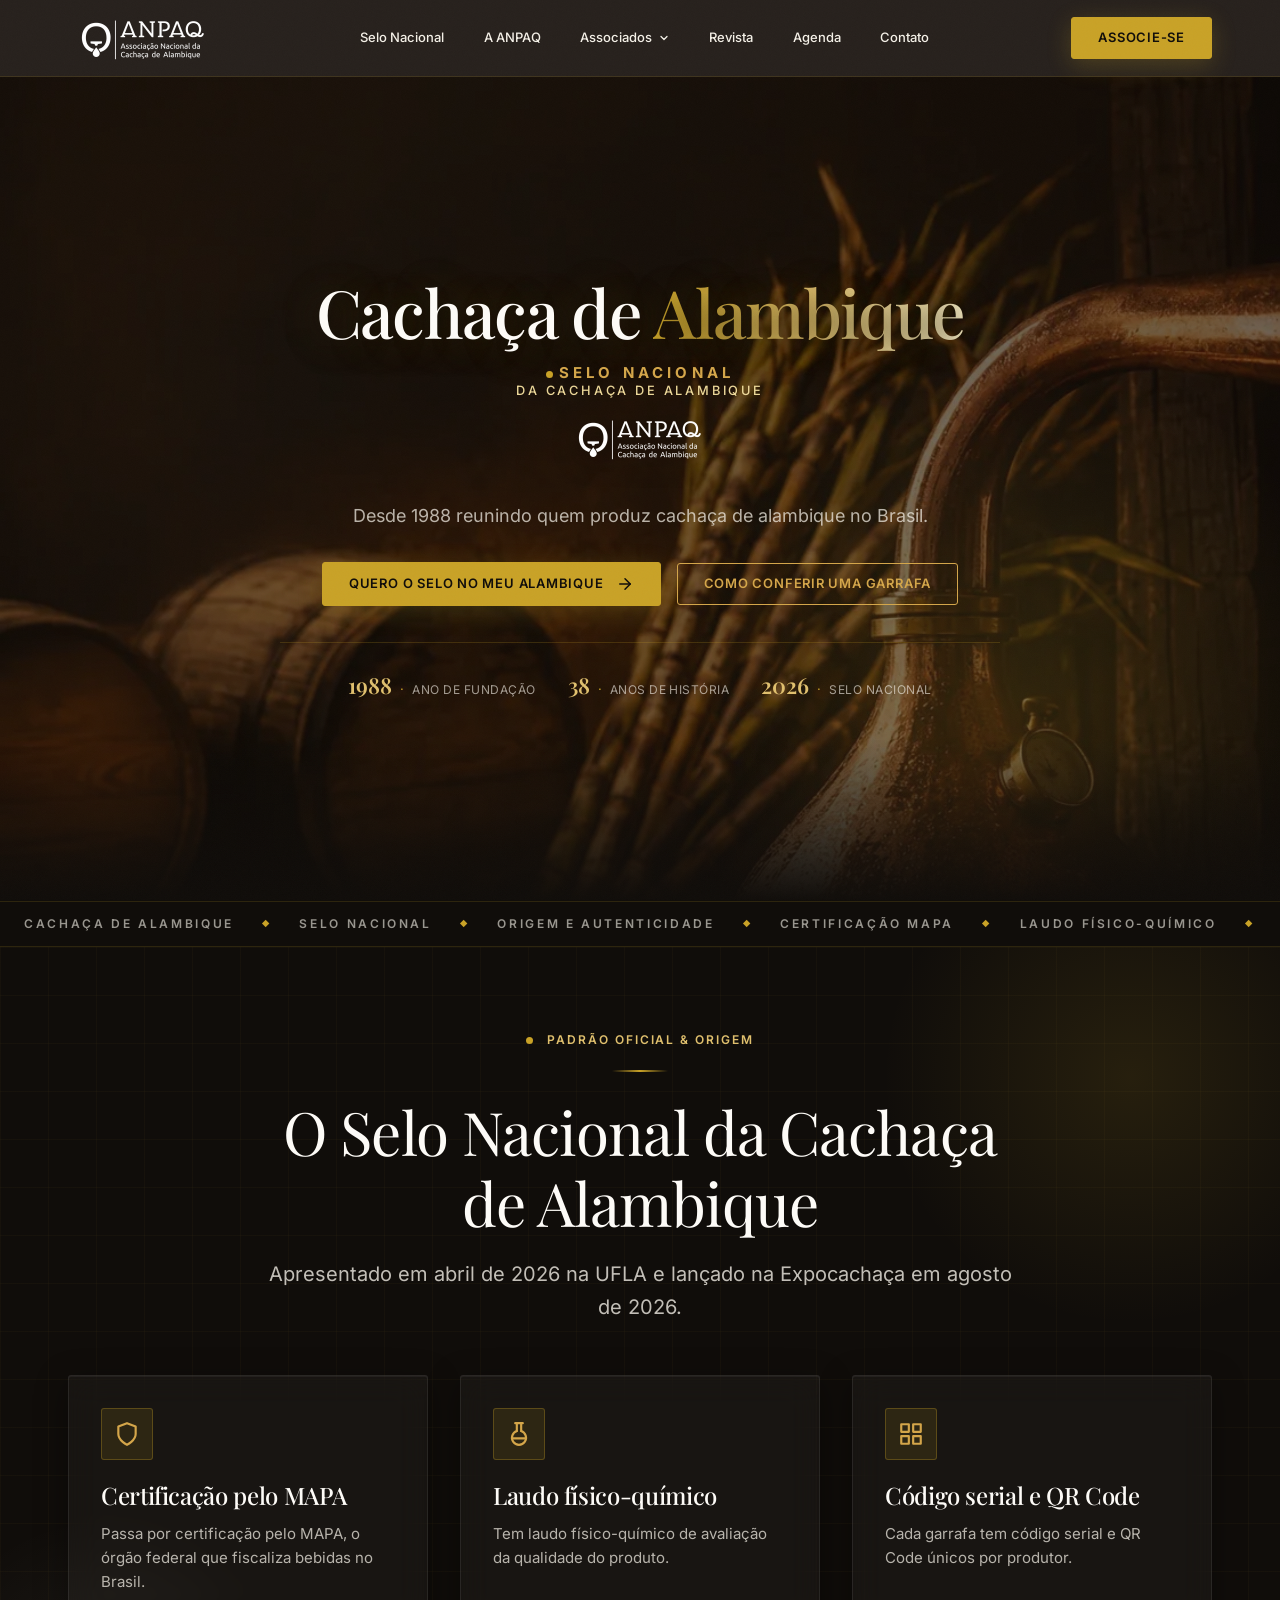
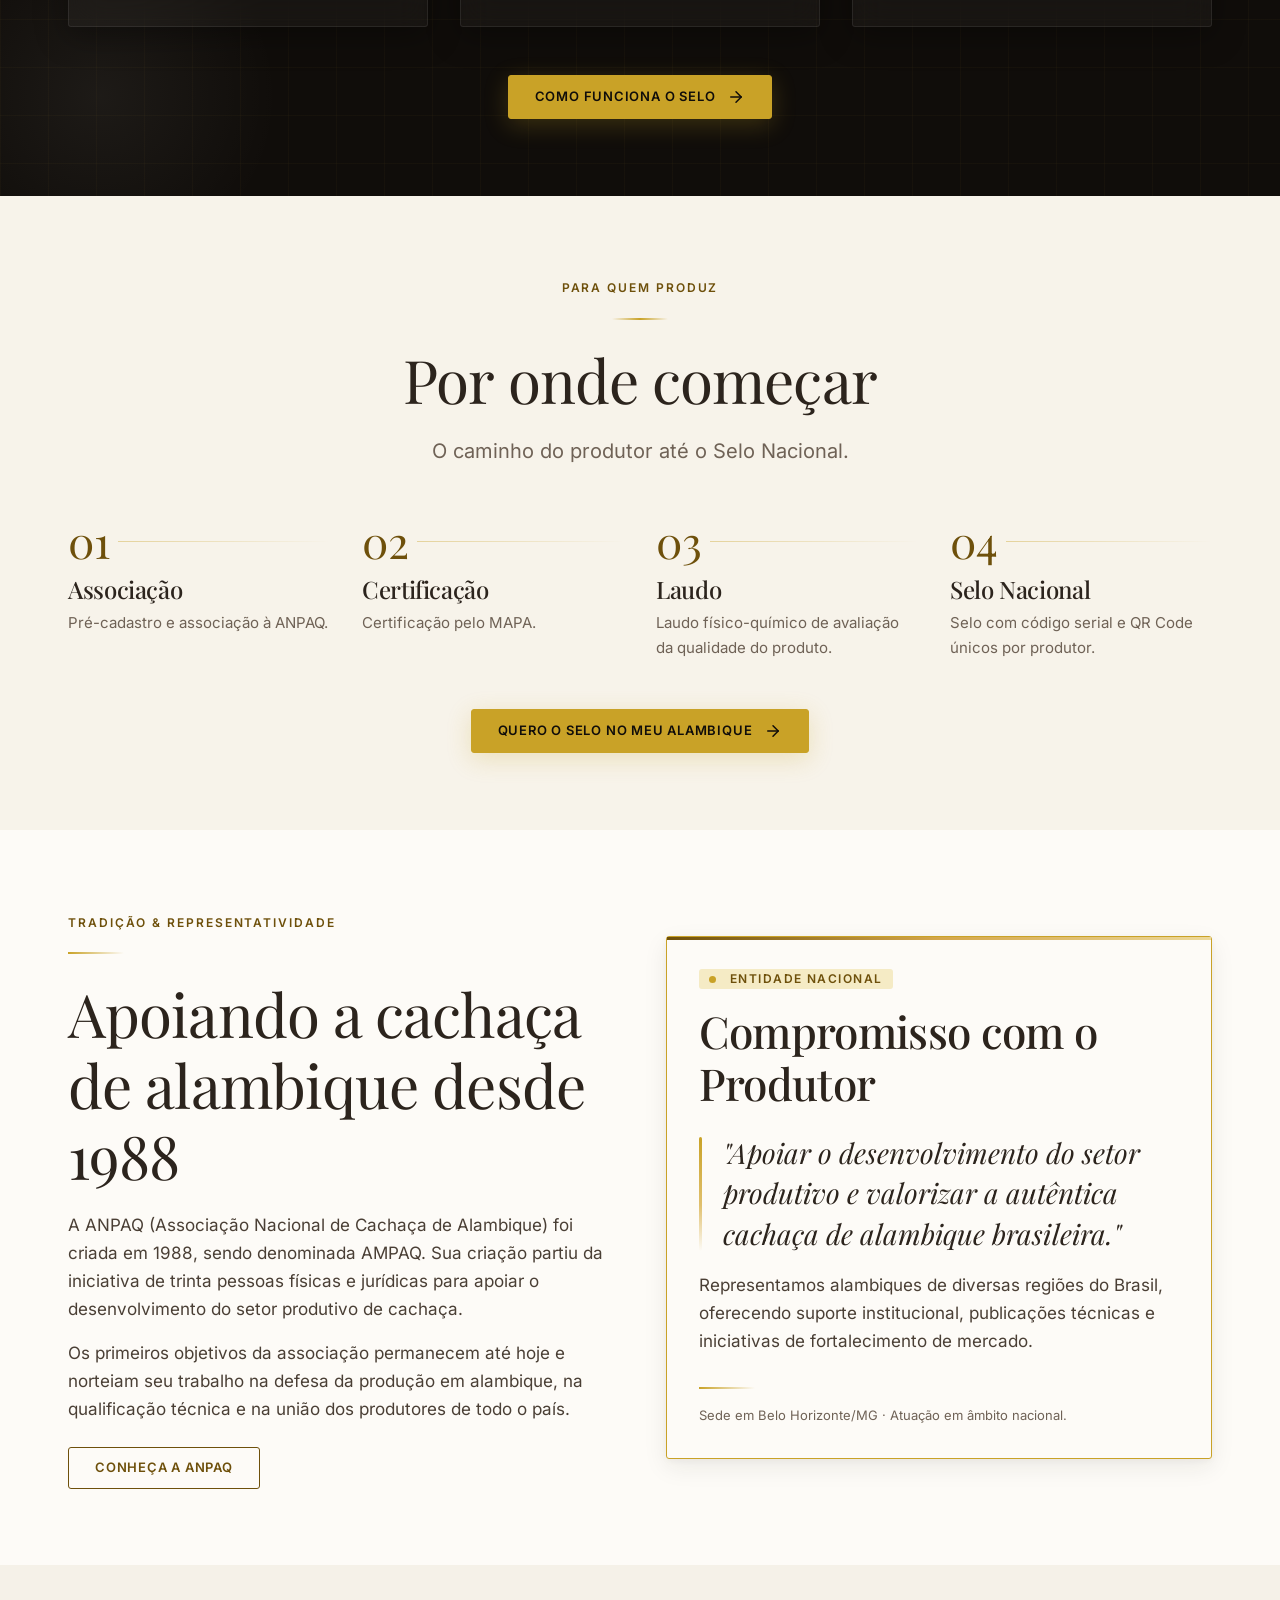
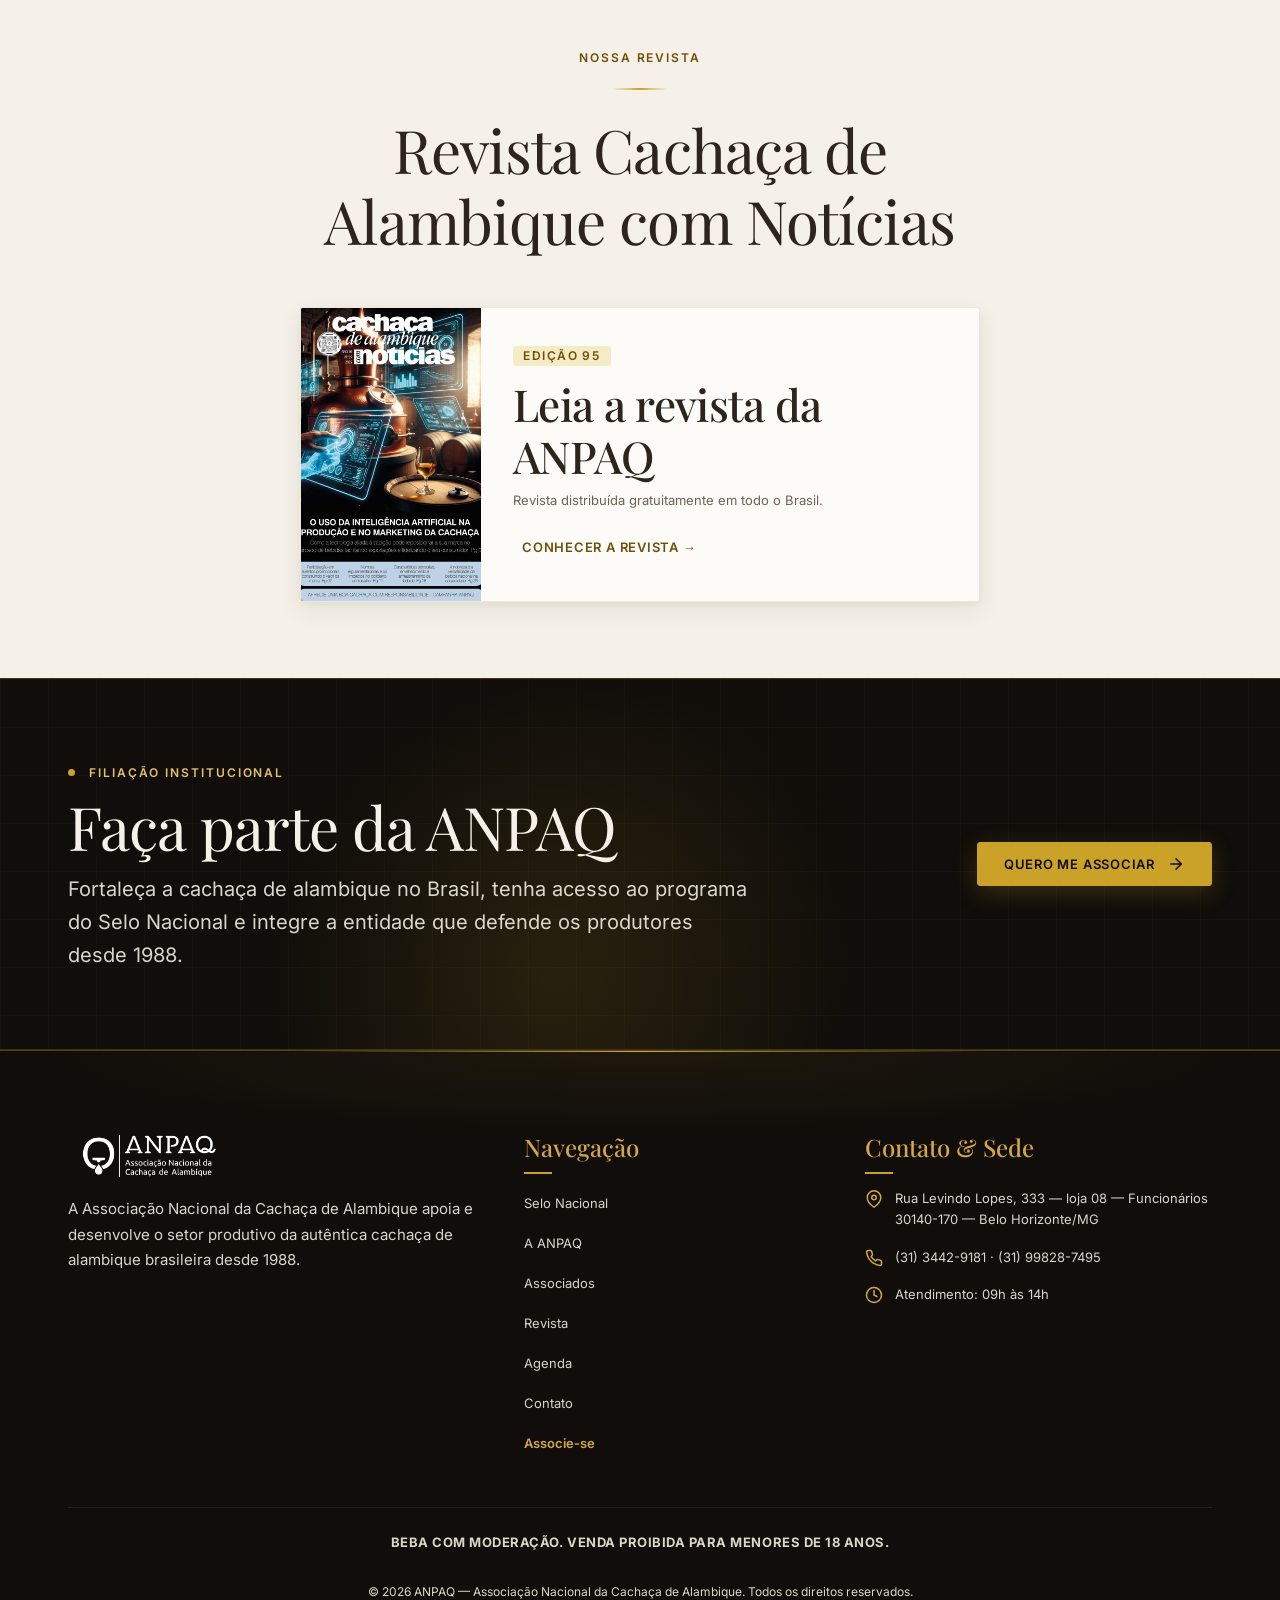
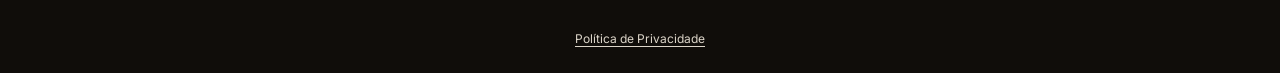
==== index.html @ ed7a500c "fix(content): substituir termo artesanal por origem e autenticidade na home e limpar referencias" ====
<!DOCTYPE html>
<html lang="pt-BR">
<head>
  <meta charset="utf-8"/>
  <meta name="viewport" content="width=device-width, initial-scale=1.0"/>
  <title>ANPAQ — Cachaça de Alambique e Selo Nacional</title>
  <meta name="description" content="Apoiando o setor da autêntica cachaça de alambique brasileira desde 1988. Conheça o Selo Nacional e os produtores associados."/>
  <link rel="canonical" href="https://anpaq.com.br/"/>
  <link rel="icon" href="/favicon.ico" sizes="any"/>
  <link rel="icon" type="image/png" sizes="32x32" href="/assets/img/favicon-32x32.png"/>
  <meta property="og:type" content="website"/>
  <meta property="og:url" content="https://anpaq.com.br/"/>
  <meta property="og:title" content="ANPAQ — Cachaça de Alambique e Selo Nacional"/>
  <meta property="og:description" content="Apoiando o setor da autêntica cachaça de alambique brasileira desde 1988. Conheça o Selo Nacional e os produtores associados."/>
  <meta property="og:image" content="https://anpaq.com.br/assets/img/og-default.jpg"/>
  <meta property="og:image:width" content="1200"/>
  <meta property="og:image:height" content="630"/>
  <meta property="og:site_name" content="ANPAQ — Associação Nacional da Cachaça de Alambique"/>
  <meta property="og:locale" content="pt_BR"/>
  <meta name="twitter:card" content="summary_large_image"/>
  <meta name="twitter:url" content="https://anpaq.com.br/"/>
  <meta name="twitter:title" content="ANPAQ — Cachaça de Alambique e Selo Nacional"/>
  <meta name="twitter:description" content="Apoiando o setor da autêntica cachaça de alambique brasileira desde 1988. Conheça o Selo Nacional e os produtores associados."/>
  <meta name="twitter:image" content="https://anpaq.com.br/assets/img/og-default.jpg"/>
  <script type="application/ld+json">
{
  "@context": "https://schema.org",
  "@type": "Organization",
  "name": "ANPAQ — Associação Nacional da Cachaça de Alambique",
  "alternateName": "ANPAQ",
  "url": "https://anpaq.com.br",
  "logo": "https://anpaq.com.br/assets/img/logo-anpaq.png",
  "foundingDate": "1988",
  "description": "Entidade representativa dos produtores de cachaça de alambique do Brasil desde 1988 e mantenedora do Selo Nacional da Cachaça de Alambique.",
  "address": {
    "@type": "PostalAddress",
    "streetAddress": "Rua Levindo Lopes, 333 — loja 08 — Funcionários",
    "addressLocality": "Belo Horizonte",
    "addressRegion": "MG",
    "postalCode": "30140-170",
    "addressCountry": "BR"
  },
  "contactPoint": [
    {
      "@type": "ContactPoint",
      "telephone": "+55-31-3442-9181",
      "contactType": "customer service",
      "areaServed": "BR",
      "availableLanguage": "Portuguese"
    },
    {
      "@type": "ContactPoint",
      "telephone": "+55-31-99828-7495",
      "contactType": "customer service",
      "areaServed": "BR",
      "availableLanguage": "Portuguese"
    }
  ]
}
  </script>
  <!-- Preload de Fontes Críticas Locais -->
  <link rel="preload" href="/assets/fonts/inter-variable-latin.woff2" as="font" type="font/woff2" crossorigin>
  <link rel="preload" href="/assets/fonts/playfair-display-variable-latin.woff2" as="font" type="font/woff2" crossorigin>
  <link rel="preload" href="/assets/img/bg-alambique.webp" as="image" type="image/webp" fetchpriority="high">
<link rel="stylesheet" href="/assets/site.css?v=20261106h"/>
</head>
<body>

  <!-- Link de Acessibilidade -->
  <a href="#main-content" class="skip-link">Pular para o conteúdo principal</a>

  <!-- ═══════════════ HEADER & NAV ═══════════════ -->
  <header class="site-header" id="site-header">
    <div class="container nav-container">
      <a href="/" class="nav-brand" aria-label="ANPAQ — Página inicial">
        <img src="/assets/img/logo-anpaq.png" alt="ANPAQ — Associação Nacional da Cachaça de Alambique" class="nav-logo" width="160" height="48">
      </a>

      <!-- Menu Desktop -->
      <nav class="nav-menu" aria-label="Navegação principal">
        <div class="nav-item">
          <a href="/selo/" class="nav-link">Selo Nacional</a>
        </div>
        <div class="nav-item">
          <a href="/a-anpaq/" class="nav-link">A ANPAQ</a>
        </div>
        <div class="nav-item has-dropdown">
          <a href="/associados/" class="nav-link" aria-haspopup="true">
            Associados
            <svg class="chevron" width="12" height="12" viewBox="0 0 24 24" fill="none" stroke="currentColor" stroke-width="2.5" stroke-linecap="round" stroke-linejoin="round" aria-hidden="true"><polyline points="6 9 12 15 18 9"></polyline></svg>
          </a>
          <div class="nav-dropdown" role="menu">
            <a href="/associados/?tipo=produtor" class="dropdown-link" role="menuitem">Produtores</a>
            <a href="/associados/?tipo=fornecedor" class="dropdown-link" role="menuitem">Fornecedores</a>
          </div>
        </div>
        <div class="nav-item">
          <a href="/revista/" class="nav-link">Revista</a>
        </div>
        <div class="nav-item">
          <a href="/agenda/" class="nav-link">Agenda</a>
        </div>
        <div class="nav-item">
          <a href="/contato/" class="nav-link">Contato</a>
        </div>
      </nav>

      <!-- Ação Direita: Associe-se -->
      <div class="nav-actions">
        <a href="/associe-se/" class="btn btn-primary">Associe-se</a>
        <button class="nav-toggle" id="nav-toggle" aria-label="Abrir menu de navegação" aria-expanded="false" aria-controls="mobile-drawer">
          <svg width="24" height="24" viewBox="0 0 24 24" fill="none" stroke="currentColor" stroke-width="2" stroke-linecap="round" stroke-linejoin="round" aria-hidden="true"><line x1="3" y1="12" x2="21" y2="12"></line><line x1="3" y1="6" x2="21" y2="6"></line><line x1="3" y1="18" x2="21" y2="18"></line></svg>
        </button>
      </div>
    </div>
  </header>

  <!-- Gaveta Mobile em tela cheia -->
  <div class="mobile-drawer" id="mobile-drawer" role="dialog" aria-modal="true" aria-label="Menu de navegação">
    <div class="mobile-drawer-header">
      <a href="/" class="nav-brand" aria-label="ANPAQ — Página inicial">
        <img src="/assets/img/logo-anpaq.png" alt="ANPAQ" class="nav-logo" width="140" height="42">
      </a>
      <button class="btn-ghost" id="drawer-close" aria-label="Fechar menu" style="color:var(--anpaq-gold-400);font-size:1.5rem;padding:0.5rem;cursor:pointer;">
        ✕
      </button>
    </div>

    <nav class="mobile-nav-links" aria-label="Navegação mobile">
      <a href="/selo/" class="mobile-nav-link">Selo Nacional</a>
      <a href="/a-anpaq/" class="mobile-nav-link">A ANPAQ</a>
      <div>
        <a href="/associados/" class="mobile-nav-link mobile-dropdown-toggle" aria-expanded="false">
          Associados <span>▾</span>
        </a>
        <div class="mobile-submenu">
          <a href="/associados/?tipo=produtor" class="mobile-sub-link">Produtores</a>
          <a href="/associados/?tipo=fornecedor" class="mobile-sub-link">Fornecedores</a>
        </div>
      </div>
      <a href="/revista/" class="mobile-nav-link">Revista</a>
      <a href="/agenda/" class="mobile-nav-link">Agenda</a>
      <a href="/contato/" class="mobile-nav-link">Contato</a>
    </nav>

    <div class="mobile-drawer-footer">
      <a href="/associe-se/" class="btn btn-primary" style="width:100%;">Associe-se</a>
    </div>
  </div>

  <!-- ═══════════════ MAIN CONTENT ═══════════════ -->
  <main id="main-content">

    <!-- ─── 1. HERÓI (DOBRA 1) ─── -->
        <section class="hero" id="hero">
      <picture class="hero-bg">
        <source srcset="/assets/img/bg-alambique.webp" type="image/webp">
        <img src="/assets/img/bg-alambique.jpg" alt="" fetchpriority="high" loading="eager" decoding="async" width="1122" height="1402">
      </picture>
      <div class="hero-overlay"></div>
      <div class="hero-glow"></div>

      <div class="container hero-content">
        <!-- 1. H1: Maior elemento -->
        <h1 class="hero-headline">
          Cachaça de <span class="shimmer">Alambique</span>
        </h1>

        <!-- 2. Bloco: Selo Nacional / da Cachaça de Alambique -->
        <div class="hero-selo-title">
          <span class="hero-selo-line1"><span class="pulse-dot"></span>Selo Nacional</span>
          <span class="hero-selo-line2">da Cachaça de Alambique</span>
        </div>

        <!-- 3. Logo Oficial ANPAQ -->
        <div class="hero-logo-wrap">
          <img src="/assets/img/logo-anpaq.png" alt="ANPAQ — Associação Nacional da Cachaça de Alambique" class="hero-logo" width="180" height="54">
        </div>

        <!-- 4. Subtítulo Curto -->
        <p class="hero-subtitle">
          Desde 1988 reunindo quem produz cachaça de alambique no Brasil.
        </p>

        <!-- 5. Dois Botões de Ação -->
        <div class="hero-actions">
          <a href="/pre-cadastro/" class="btn btn-primary">
            Quero o selo no meu alambique
            <svg viewBox="0 0 24 24" fill="none" stroke="currentColor" stroke-width="2" stroke-linecap="round" stroke-linejoin="round" aria-hidden="true"><line x1="5" y1="12" x2="19" y2="12"></line><polyline points="12 5 19 12 12 19"></polyline></svg>
          </a>
          <a href="/selo/#conferir" class="btn btn-outline">
            Como conferir uma garrafa
          </a>
        </div>

        <!-- 6. Linha de Números -->
        <div class="hero-stats-strip">
          <div class="hero-stat-item">
            <span class="hero-stat-num">1988</span>
            <span class="hero-stat-sep">·</span>
            <span class="hero-stat-desc">Ano de fundação</span>
          </div>
          <div class="hero-stat-item">
            <span class="hero-stat-num">38</span>
            <span class="hero-stat-sep">·</span>
            <span class="hero-stat-desc">Anos de história</span>
          </div>
          <div class="hero-stat-item">
            <span class="hero-stat-num">2026</span>
            <span class="hero-stat-sep">·</span>
            <span class="hero-stat-desc">Selo Nacional</span>
          </div>
        </div>
      </div>
    </section>

    <!-- ─── FAIXA EDITORIAL CONTÍNUA (MARQUEE) ─── -->
    <div class="marquee-ribbon" aria-hidden="true">
      <div class="marquee-track">
        <span>Cachaça de Alambique</span><span class="marquee-diamond">◆</span>
        <span>Selo Nacional</span><span class="marquee-diamond">◆</span>
        <span>Origem e Autenticidade</span><span class="marquee-diamond">◆</span>
        <span>Certificação MAPA</span><span class="marquee-diamond">◆</span>
        <span>Laudo Físico-Químico</span><span class="marquee-diamond">◆</span>
        <span>Alambique de Cobre</span><span class="marquee-diamond">◆</span>
        <span>Rastreabilidade por QR Code</span><span class="marquee-diamond">◆</span>
        <!-- Duplicação para loop contínuo -->
        <span>Cachaça de Alambique</span><span class="marquee-diamond">◆</span>
        <span>Selo Nacional</span><span class="marquee-diamond">◆</span>
        <span>Origem e Autenticidade</span><span class="marquee-diamond">◆</span>
        <span>Certificação MAPA</span><span class="marquee-diamond">◆</span>
        <span>Laudo Físico-Químico</span><span class="marquee-diamond">◆</span>
        <span>Alambique de Cobre</span><span class="marquee-diamond">◆</span>
        <span>Rastreabilidade por QR Code</span><span class="marquee-diamond">◆</span>
      </div>
    </div>

    <!-- ─── 2. O SELO NACIONAL (DOBRA 2 — FUNDO FOTOGRÁFICO) ─── -->
    <section class="section section--selo-feature grid-paper" id="selo-nacional" style="position:relative; overflow:hidden;">
      <div class="glow glow-gold" style="width:500px; height:500px; top:-120px; right:-100px;"></div>
      <div class="glow glow-warm" style="width:360px; height:360px; bottom:-80px; left:-80px;"></div>
      <div class="section-overlay"></div>
      <div class="container" style="position:relative; z-index:1;">
        <div class="section-header reveal">
          <span class="eyebrow" style="color:var(--anpaq-gold-300);"><span class="pulse-dot"></span>Padrão Oficial & Origem</span>
          <div class="gold-line"></div>
          <h2>O Selo Nacional da Cachaça de Alambique</h2>
          <p>
            Apresentado em abril de 2026 na UFLA e lançado na Expocachaça em agosto de 2026.
          </p>
        </div>

        <div class="selo-pillars-grid">
          <!-- Pilar 1: Certificação MAPA -->
          <div class="selo-pillar-card glass-card reveal">
            <div class="selo-pillar-icon">
              <svg viewBox="0 0 24 24" fill="none" stroke="currentColor" stroke-width="2" stroke-linecap="round" stroke-linejoin="round" aria-hidden="true"><path d="M12 22s8-4 8-10V5l-8-3-8 3v7c0 6 8 10 8 10z"></path></svg>
            </div>
            <h3 class="selo-pillar-title">Certificação pelo MAPA</h3>
            <p class="selo-pillar-desc">
              Passa por certificação pelo MAPA, o órgão federal que fiscaliza bebidas no Brasil.
            </p>
          </div>

          <!-- Pilar 2: Laudo Físico-Químico -->
          <div class="selo-pillar-card glass-card reveal reveal-delay-1">
            <div class="selo-pillar-icon">
              <svg viewBox="0 0 24 24" fill="none" stroke="currentColor" stroke-width="2" stroke-linecap="round" stroke-linejoin="round" aria-hidden="true"><path d="M10 2v7.31"></path><path d="M14 2v7.31"></path><path d="M8.5 2h7"></path><path d="M14 9.3a6.5 6.5 0 1 1-4 0"></path><path d="M5.52 16h12.96"></path></svg>
            </div>
            <h3 class="selo-pillar-title">Laudo físico-químico</h3>
            <p class="selo-pillar-desc">
              Tem laudo físico-químico de avaliação da qualidade do produto.
            </p>
          </div>

          <!-- Pilar 3: Código Serial e QR Code -->
          <div class="selo-pillar-card glass-card reveal reveal-delay-2">
            <div class="selo-pillar-icon">
              <svg viewBox="0 0 24 24" fill="none" stroke="currentColor" stroke-width="2" stroke-linecap="round" stroke-linejoin="round" aria-hidden="true"><rect x="3" y="3" width="7" height="7"></rect><rect x="14" y="3" width="7" height="7"></rect><rect x="14" y="14" width="7" height="7"></rect><rect x="3" y="14" width="7" height="7"></rect></svg>
            </div>
            <h3 class="selo-pillar-title">Código serial e QR Code</h3>
            <p class="selo-pillar-desc">
              Cada garrafa tem código serial e QR Code únicos por produtor.
            </p>
          </div>
        </div>

        <div style="text-align:center;" class="reveal">
          <a href="/selo/" class="btn btn-primary">
            Como funciona o selo
            <svg viewBox="0 0 24 24" fill="none" stroke="currentColor" stroke-width="2" stroke-linecap="round" stroke-linejoin="round" aria-hidden="true"><line x1="5" y1="12" x2="19" y2="12"></line><polyline points="12 5 19 12 12 19"></polyline></svg>
          </a>
        </div>
      </div>
    </section>

    <!-- ─── 3. PARA QUEM PRODUZ — "POR ONDE COMEÇAR" ─── -->
    <section class="section section--alt" id="como-obter">
      <div class="container">
        <div class="section-header reveal">
          <span class="eyebrow">Para quem produz</span>
          <div class="gold-line"></div>
          <h2>Por onde começar</h2>
          <p>O caminho do produtor até o Selo Nacional.</p>
        </div>

        <div class="steps reveal">
          <div class="step-item">
            <div class="step-num">01</div>
            <h3 class="step-title">Associação</h3>
            <p class="step-desc">
              Pré-cadastro e associação à ANPAQ.
            </p>
          </div>

          <div class="step-item">
            <div class="step-num">02</div>
            <h3 class="step-title">Certificação</h3>
            <p class="step-desc">
              Certificação pelo MAPA.
            </p>
          </div>

          <div class="step-item">
            <div class="step-num">03</div>
            <h3 class="step-title">Laudo</h3>
            <p class="step-desc">
              Laudo físico-químico de avaliação da qualidade do produto.
            </p>
          </div>

          <div class="step-item">
            <div class="step-num">04</div>
            <h3 class="step-title">Selo Nacional</h3>
            <p class="step-desc">
              Selo com código serial e QR Code únicos por produtor.
            </p>
          </div>
        </div>

        <div style="text-align:center; margin-top: clamp(var(--sp-8), 5vw, var(--sp-12));" class="reveal">
          <a href="/pre-cadastro/" class="btn btn-primary">
            Quero o selo no meu alambique
            <svg viewBox="0 0 24 24" fill="none" stroke="currentColor" stroke-width="2" stroke-linecap="round" stroke-linejoin="round" aria-hidden="true"><line x1="5" y1="12" x2="19" y2="12"></line><polyline points="12 5 19 12 12 19"></polyline></svg>
          </a>
        </div>
      </div>
    </section>

    <!-- ─── 4. QUEM SOMOS ─── -->
    <section class="section section--surface" id="quem-somos">
      <div class="container">
        <div class="split reveal">
          <div>
            <span class="eyebrow">Tradição & Representatividade</span>
            <div class="gold-line-left"></div>
            <h2>Apoiando a cachaça de alambique desde 1988</h2>
            <p>
              A ANPAQ (Associação Nacional de Cachaça de Alambique) foi criada em 1988, sendo denominada AMPAQ. Sua criação partiu da iniciativa de trinta pessoas físicas e jurídicas para apoiar o desenvolvimento do setor produtivo de cachaça.
            </p>
            <p>
              Os primeiros objetivos da associação permanecem até hoje e norteiam seu trabalho na defesa da produção em alambique, na qualificação técnica e na união dos produtores de todo o país.
            </p>
            <div style="margin-top: var(--sp-6);">
              <a href="/a-anpaq/" class="btn btn-outline">Conheça a ANPAQ</a>
            </div>
          </div>

          <div>
            <div class="card card--featured">
              <span class="badge badge-gold" style="align-self: flex-start; margin-bottom: var(--sp-4);"><span class="pulse-dot"></span>Entidade Nacional</span>
              <h3 style="margin-bottom: var(--sp-3);">Compromisso com o Produtor</h3>
              <p class="anpaq-quote" style="margin: var(--sp-3) 0 var(--sp-4);">
                "Apoiar o desenvolvimento do setor produtivo e valorizar a autêntica cachaça de alambique brasileira."
              </p>
              <p>
                Representamos alambiques de diversas regiões do Brasil, oferecendo suporte institucional, publicações técnicas e iniciativas de fortalecimento de mercado.
              </p>
              <div class="gold-line-left" style="margin: var(--sp-4) 0;"></div>
              <p style="font-size: var(--text-sm); color: var(--anpaq-text-muted); margin-bottom:0;">
                Sede em Belo Horizonte/MG · Atuação em âmbito nacional.
              </p>
            </div>
          </div>
        </div>
      </div>
    </section>

    <!-- ─── 5. REVISTA ─── -->
    <section class="section" id="publicacoes">
      <div class="container">
        <div class="section-header reveal">
          <span class="eyebrow">Nossa revista</span>
          <div class="gold-line"></div>
          <h2>Revista Cachaça de Alambique com Notícias</h2>
        </div>

        <div class="reveal" style="max-width: 680px; margin: 0 auto;">
          <div class="pub-card" style="margin: 0 auto;">
            <div class="pub-cover-wrap">
              <picture>
                <source srcset="/assets/img/revista-capa-95.webp" type="image/webp">
                <img src="/assets/img/revista-capa-95.jpg" alt="Capa da Revista Cachaça de Alambique com Notícias - Edição 95" class="pub-cover" loading="lazy" width="180" height="254">
              </picture>
            </div>
            <div class="pub-body">
              <div>
                <span class="badge badge-gold" style="margin-bottom: var(--sp-3);">Edição 95</span>
                <h3 style="margin-bottom: var(--sp-2);">Leia a revista da ANPAQ</h3>
                <p style="font-size: var(--text-sm); color: var(--anpaq-text-muted);">
                  Revista distribuída gratuitamente em todo o Brasil.
                </p>
              </div>
              <div style="margin-top: var(--sp-4);">
                <a href="/revista/" class="btn btn-ghost">Conhecer a Revista →</a>
              </div>
            </div>
          </div>
        </div>
      </div>
    </section>

    

    

    <!-- ─── 8. FAIXA FINAL DE CTA ─── -->
    <section class="cta-band grid-paper" id="faixa-cta" style="position:relative; overflow:hidden;">
      <div class="glow glow-gold" style="width:550px; height:550px; top:50%; left:50%; transform:translate(-50%, -50%); opacity:0.18;"></div>
      <div class="container" style="position:relative; z-index:1;">
        <div class="cta-band-content reveal">
          <div class="cta-band-text">
            <span class="eyebrow" style="color:var(--anpaq-gold-300);"><span class="pulse-dot"></span>Filiação Institucional</span>
            <h2>Faça parte da ANPAQ</h2>
            <p>
              Fortaleça a cachaça de alambique no Brasil, tenha acesso ao programa do Selo Nacional e integre a entidade que defende os produtores desde 1988.
            </p>
          </div>
          <div>
            <a href="/associe-se/" class="btn btn-primary">
              Quero me associar
              <svg viewBox="0 0 24 24" fill="none" stroke="currentColor" stroke-width="2" stroke-linecap="round" stroke-linejoin="round" aria-hidden="true"><line x1="5" y1="12" x2="19" y2="12"></line><polyline points="12 5 19 12 12 19"></polyline></svg>
            </a>
          </div>
        </div>
      </div>
    </section>

  </main>

  <!-- ═══════════════ FOOTER INSTITUCIONAL ═══════════════ -->
  <footer class="site-footer">
    <div class="container">
      <div class="footer-grid">
        <!-- Coluna 1: Marca & Frase -->
        <div class="footer-col-brand">
          <a href="/" aria-label="ANPAQ — Início">
            <img src="/assets/img/logo-anpaq.png" alt="ANPAQ Logo" class="footer-logo" width="160" height="48" loading="lazy">
          </a>
          <p class="footer-brand-desc">
            A Associação Nacional da Cachaça de Alambique apoia e desenvolve o setor produtivo da autêntica cachaça de alambique brasileira desde 1988.
          </p>
        </div>

        <!-- Coluna 2: Navegação -->
        <div>
          <div class="footer-col-title">Navegação</div>
          <ul class="footer-links">
            <li><a href="/selo/" class="footer-link">Selo Nacional</a></li>
            <li><a href="/a-anpaq/" class="footer-link">A ANPAQ</a></li>
            <li><a href="/associados/" class="footer-link">Associados</a></li>
            <li><a href="/revista/" class="footer-link">Revista</a></li>
            <li><a href="/agenda/" class="footer-link">Agenda</a></li>
            <li><a href="/contato/" class="footer-link">Contato</a></li>
            <li><a href="/associe-se/" class="footer-link" style="color:var(--anpaq-gold-400);font-weight:600;">Associe-se</a></li>
          </ul>
        </div>

        <!-- Coluna 3: Contato -->
        <div>
          <div class="footer-col-title">Contato & Sede</div>
          <div class="footer-contact-list">
            <div class="footer-contact-item">
              <svg viewBox="0 0 24 24" fill="none" stroke="currentColor" stroke-width="2" stroke-linecap="round" stroke-linejoin="round" aria-hidden="true"><path d="M21 10c0 7-9 13-9 13s-9-6-9-13a9 9 0 0 1 18 0z"></path><circle cx="12" cy="10" r="3"></circle></svg>
              <span>Rua Levindo Lopes, 333 — loja 08 — Funcionários<br/>30140-170 — Belo Horizonte/MG</span>
            </div>
            <div class="footer-contact-item">
              <svg viewBox="0 0 24 24" fill="none" stroke="currentColor" stroke-width="2" stroke-linecap="round" stroke-linejoin="round" aria-hidden="true"><path d="M22 16.92v3a2 2 0 0 1-2.18 2 19.79 19.79 0 0 1-8.63-3.07 19.5 19.5 0 0 1-6-6 19.79 19.79 0 0 1-3.07-8.67A2 2 0 0 1 4.11 2h3a2 2 0 0 1 2 1.72 12.84 12.84 0 0 0 .7 2.81 2 2 0 0 1-.45 2.11L8.09 9.91a16 16 0 0 0 6 6l1.27-1.27a2 2 0 0 1 2.11-.45 12.84 12.84 0 0 0 2.81.7A2 2 0 0 1 22 16.92z"></path></svg>
              <span>(31) 3442-9181 · (31) 99828-7495</span>
            </div>
            <div class="footer-contact-item">
              <svg viewBox="0 0 24 24" fill="none" stroke="currentColor" stroke-width="2" stroke-linecap="round" stroke-linejoin="round" aria-hidden="true"><circle cx="12" cy="12" r="10"></circle><polyline points="12 6 12 12 16 14"></polyline></svg>
              <span>Atendimento: 09h às 14h</span>
            </div>
          </div>
        </div>
      </div>

      <!-- Linha final legal -->
      <div class="footer-bottom">
        <p class="footer-legal-warning">Beba com moderação. Venda proibida para menores de 18 anos.</p>
        <p>&copy; 2026 ANPAQ — Associação Nacional da Cachaça de Alambique. Todos os direitos reservados.</p>
        <div class="footer-meta-links">
          <a href="/privacidade/">Política de Privacidade</a>
        </div>
      </div>
    </div>
  </footer>

  <!-- Scripts -->
  

  <script src="/assets/config.js?v=20261106h" defer></script>
  <script src="/assets/site.js?v=20261106h" defer></script>
</body>
</html>
---- assets/site.css ----
/* ═══════════════════════════════════════════════════════════════════
   ANPAQ — DESIGN SYSTEM & TOKENS DE FUNDAÇÃO
   Associação Nacional da Cachaça de Alambique
   Referência visual: dsclaude.html + home-atual-main.css
   ═══════════════════════════════════════════════════════════════════ */

/* ─── FONTES (Carregadas via <link> no <head> com preconnect para máxima performance) ─── */
/* Playfair Display + Inter com font-display: swap */

/* ─── FONTES LOCAIS (WOFF2 / LATIN SUBSET) ─── */
@font-face {
  font-family: 'Inter';
  font-style: normal;
  font-weight: 400 700;
  font-display: swap;
  src: url('/assets/fonts/inter-variable-latin.woff2') format('woff2');
  unicode-range: U+0000-00FF, U+0131, U+0152-0153, U+02BB-02BC, U+02C6, U+02DA, U+02DC, U+0304, U+0308, U+0329, U+2000-206F, U+20AC, U+2122, U+2191, U+2193, U+2212, U+2215, U+FEFF, U+FFFD;
}

@font-face {
  font-family: 'Playfair Display';
  font-style: normal;
  font-weight: 400 700;
  font-display: swap;
  src: url('/assets/fonts/playfair-display-variable-latin.woff2') format('woff2');
  unicode-range: U+0000-00FF, U+0131, U+0152-0153, U+02BB-02BC, U+02C6, U+02DA, U+02DC, U+0304, U+0308, U+0329, U+2000-206F, U+20AC, U+2122, U+2191, U+2193, U+2212, U+2215, U+FEFF, U+FFFD;
}

@font-face {
  font-family: 'Playfair Display';
  font-style: italic;
  font-weight: 400 500;
  font-display: swap;
  src: url('/assets/fonts/playfair-display-italic-variable-latin.woff2') format('woff2');
  unicode-range: U+0000-00FF, U+0131, U+0152-0153, U+02BB-02BC, U+02C6, U+02DA, U+02DC, U+0304, U+0308, U+0329, U+2000-206F, U+20AC, U+2122, U+2191, U+2193, U+2212, U+2215, U+FEFF, U+FFFD;
}

/* ─── TOKENS DE DESIGN ─── */
:root {
  /* ▸ Fundo escuro (Identidade & Alambique) */
  --anpaq-dark-950: #100D0A;        /* Profundidade máxima, vinheta */
  --anpaq-dark-900: #1A1410;        /* Fundo principal herói, footer e seções dark */
  --anpaq-dark-800: #211A14;        /* Superfície escura, cards dark */
  --anpaq-dark-700: #2C241D;        /* Superfície elevada escura */
  --anpaq-dark-600: #3D3229;        /* Bordas no tema dark */
  --anpaq-dark-500: #5A4C3F;        /* Texto atenuado no escuro */

  /* ▸ Dourados (Alma da Cachaça de Alambique) */
  --anpaq-gold-700: #6E500B;        /* Dourado profundo, texto sobre claro */
  --anpaq-gold-600: #A68219;        /* Dourado médio, bordas ativas */
  --anpaq-gold-500: #C9A227;        /* ★ Dourado primário da marca e CTAs */
  --anpaq-gold-400: #D4A64A;        /* Dourado luminoso (hover) */
  --anpaq-gold-300: #E0C06E;        /* Dourado suave para overlines/tags */
  --anpaq-gold-200: #EDD99A;        /* Realces sutis */
  --anpaq-gold-100: #F5EBC5;        /* Tint leve de fundo */

  /* ▸ Fundo claro e neutro quente (Sem branco puro) */
  --anpaq-cream-100: #FDFBF7;       /* Superfície clara mais pura */
  --anpaq-cream-200: #F7F3EA;       /* Alternância de seções claras */
  --anpaq-cream-300: #F5F1E8;       /* Fundo padrão do site */
  --anpaq-cream-400: #EDE7DA;       /* Bordas em fundos claros */
  --anpaq-cream-500: #D9CEBD;       /* Bordas decorativas */

  /* ▸ Tipografia em fundo claro (Sem preto puro) */
  --anpaq-text-dark: #2C241D;       /* Texto principal — quase-preto aquecido */
  --anpaq-text-body: #4A3F35;       /* Texto corrido */
  --anpaq-text-muted: #6F6256;      /* Texto secundário */
  --anpaq-text-subtle: #5C534A;     /* Rótulos e metadados */

  /* ▸ Tipografia em fundo escuro */
  --anpaq-text-light: #F5F1E8;      /* Texto principal sobre fundo escuro */
  --anpaq-text-light-muted: rgba(245, 241, 232, 0.72);
  --anpaq-text-light-subtle: rgba(245, 241, 232, 0.62);

  /* ▸ Semânticos */
  --anpaq-success: #4A7C59;
  --anpaq-warning: #D4A64A;
  --anpaq-error: #C45D4F;
  --anpaq-info: #5B8A9A;

  /* ▸ Cabeçalho */
  --header-h: 76px;
  --header-height: 76px;
  --font-display: 'Playfair Display', Georgia, 'Times New Roman', serif;
  --font-body: 'Inter', -apple-system, BlinkMacSystemFont, 'Segoe UI', Roboto, sans-serif;

  /* ▸ Escala tipográfica fluida com clamp() */
  --text-xs: clamp(0.6875rem, 0.65rem + 0.15vw, 0.75rem);      /* 11px - 12px */
  --text-sm: clamp(0.75rem, 0.7rem + 0.2vw, 0.8125rem);         /* 12px - 13px */
  --text-base: clamp(0.875rem, 0.825rem + 0.2vw, 0.9375rem);   /* 14px - 15px */
  --text-md: clamp(1rem, 0.95rem + 0.25vw, 1.0625rem);         /* 16px - 17px */
  --text-lg: clamp(1.125rem, 1.05rem + 0.35vw, 1.25rem);       /* 18px - 20px */
  --text-xl: clamp(1.25rem, 1.15rem + 0.5vw, 1.5rem);          /* 20px - 24px */
  --text-2xl: clamp(1.625rem, 1.35rem + 1vw, 2.125rem);        /* 26px - 34px */
  --text-3xl: clamp(2.125rem, 1.7rem + 1.6vw, 2.75rem);        /* 34px - 44px */
  --text-4xl: clamp(2.625rem, 2rem + 2.4vw, 3.75rem);          /* 42px - 60px */
  --text-5xl: clamp(3.25rem, 2.2rem + 3.8vw, 4.75rem);         /* 52px - 76px */

  /* ▸ Espaçamento modular (base 4/8px) */
  --sp-1: 0.25rem;   /* 4px */
  --sp-2: 0.5rem;    /* 8px */
  --sp-3: 0.75rem;   /* 12px */
  --sp-4: 1rem;      /* 16px */
  --sp-5: 1.25rem;   /* 20px */
  --sp-6: 1.5rem;    /* 24px */
  --sp-8: 2rem;      /* 32px */
  --sp-10: 2.5rem;   /* 40px */
  --sp-12: 3rem;     /* 48px */
  --sp-16: 4rem;     /* 64px */
  --sp-20: 5rem;     /* 80px */
  --sp-24: 6rem;     /* 96px */
  --sp-32: 8rem;     /* 128px */

  /* ▸ Raio de borda — estritamente 3px */
  --radius: 3px;
  --radius-sm: 2px;
  --radius-md: 3px;
  --radius-lg: 3px;

  /* ▸ Layout */
  --max-width: 1240px;
  --container-px: clamp(1.25rem, 4vw, 3rem);

  /* ▸ Sombras quentes */
  --shadow-sm: 0 2px 8px rgba(44, 36, 29, 0.06);
  --shadow-md: 0 8px 24px rgba(44, 36, 29, 0.08), 0 2px 6px rgba(44, 36, 29, 0.04);
  --shadow-lg: 0 16px 48px rgba(44, 36, 29, 0.10), 0 4px 12px rgba(44, 36, 29, 0.06);
  --shadow-xl: 0 24px 64px rgba(44, 36, 29, 0.14);
  --shadow-gold: 0 6px 24px rgba(201, 162, 39, 0.24);
  --shadow-dark: 0 20px 60px rgba(16, 13, 10, 0.40);

  /* ▸ Transições */
  --ease-smooth: cubic-bezier(0.33, 1, 0.68, 1);
  --ease-out: cubic-bezier(0.22, 1, 0.36, 1);
  --duration-fast: 0.2s;
  --duration-base: 0.35s;
  --duration-slow: 0.6s;
}

/* ─── RESET E BASE ─── */
*, *::before, *::after {
  margin: 0;
  padding: 0;
  box-sizing: border-box;
}

html {
  scroll-behavior: smooth;
  font-size: 16px;
}

body {
  font-family: var(--font-body);
  font-weight: 400;
  font-size: var(--text-md);
  color: var(--anpaq-text-body);
  background-color: var(--anpaq-cream-300);
  line-height: 1.65;
  -webkit-font-smoothing: antialiased;
  -moz-osx-font-smoothing: grayscale;
  overflow-x: hidden;
  position: relative;
  min-height: 100vh;
  display: flex;
  flex-direction: column;
}

/* ─── TEXTURA SUTIL DE GRANULAÇÃO DE ALAMBIQUE ─── */
/* Textura de ruído SVG pesada desativada para otimização mobile */

img {
  display: block;
  max-width: 100%;
  height: auto;
}

a {
  text-decoration: none;
  color: inherit;
  transition: color var(--duration-fast) var(--ease-out);
}

ul, ol {
  list-style: none;
}

button, input, select, textarea {
  font: inherit;
  color: inherit;
}

/* ─── ACESSIBILIDADE E SKIP LINK ─── */
.skip-link {
  position: absolute;
  top: -100px;
  left: var(--sp-4);
  background: var(--anpaq-gold-500);
  color: var(--anpaq-dark-900);
  padding: var(--sp-3) var(--sp-6);
  font-weight: 600;
  font-size: var(--text-sm);
  z-index: 10001;
  border-radius: var(--radius);
  transition: top var(--duration-fast) var(--ease-out);
  box-shadow: var(--shadow-gold);
}
.skip-link:focus {
  top: var(--sp-4);
}

:focus-visible {
  outline: 2px solid var(--anpaq-gold-500);
  outline-offset: 3px;
}

/* ─── TIPOGRAFIA HIERÁRQUICA ─── */
h1, h2, h3, h4, h5, h6 {
  font-family: var(--font-display);
  font-weight: 500;
  line-height: 1.18;
  letter-spacing: -0.015em;
  color: var(--anpaq-text-dark);
}

h1 { font-size: var(--text-5xl); font-weight: 400; }
h2 { font-size: var(--text-4xl); font-weight: 400; margin-bottom: 1.25rem; }
h3 { font-size: var(--text-3xl); font-weight: 500; }
h4 { font-size: var(--text-2xl); font-weight: 500; }
h5 { font-size: var(--text-xl); font-weight: 600; }
h6 { font-size: var(--text-lg); font-weight: 600; }

.font-display { font-family: var(--font-display); }
.font-body { font-family: var(--font-body); }
.italic { font-style: italic; }

p {
  margin-bottom: var(--sp-4);
}
p:last-child {
  margin-bottom: 0;
}

/* Eyebrow / Overline */
.eyebrow, .overline {
  display: inline-flex;
  align-items: center;
  gap: var(--sp-2);
  font-family: var(--font-body);
  font-size: var(--text-xs);
  font-weight: 600;
  letter-spacing: 0.16em;
  text-transform: uppercase;
  color: var(--anpaq-gold-700);
  margin-bottom: var(--sp-2);
}
.section--dark .eyebrow,
.theme-dark .eyebrow,
.theme-dark .overline {
  color: var(--anpaq-gold-300);
}

/* ─── LINHAS E DETALHES DOURADOS ─── */
.gold-line {
  width: 56px;
  height: 2px;
  background: linear-gradient(90deg, transparent, var(--anpaq-gold-500), transparent);
  margin: var(--sp-3) auto var(--sp-6);
}
.gold-line-left {
  width: 56px;
  height: 2px;
  background: linear-gradient(90deg, var(--anpaq-gold-500), transparent);
  margin: var(--sp-3) 0 var(--sp-6);
}

/* ─── CONTAINER E LAYOUT ─── */
.container {
  width: 100%;
  max-width: var(--max-width);
  margin: 0 auto;
  padding-left: var(--container-px);
  padding-right: var(--container-px);
}

main {
  flex: 1 0 auto;
}

/* ─── SEÇÕES E TEMAS ─── */
.section {
  padding: clamp(var(--sp-12), 6vw, var(--sp-24)) 0;
  position: relative;
  background-color: var(--anpaq-cream-300);
  color: var(--anpaq-text-body);
}

.section--dark, .theme-dark {
  background-color: var(--anpaq-dark-900);
  color: var(--anpaq-text-light-muted);
}
.section--dark h1, .section--dark h2, .section--dark h3,
.section--dark h4, .section--dark h5, .section--dark h6,
.theme-dark h1, .theme-dark h2, .theme-dark h3,
.theme-dark h4, .theme-dark h5, .theme-dark h6 {
  color: var(--anpaq-text-light);
}

.section--alt, .theme-alt {
  background-color: var(--anpaq-cream-200);
}

.section--surface, .theme-surface {
  background-color: var(--anpaq-cream-100);
}

.section-header {
  text-align: center;
  max-width: 760px;
  margin: 0 auto clamp(var(--sp-8), 4vw, var(--sp-16));
}
.section-header--left {
  text-align: left;
  margin-left: 0;
}
.section-header h2 {
  margin-bottom: 1.25rem;
}
.section-header p {
  font-size: var(--text-lg);
  color: var(--anpaq-text-muted);
}
.section--dark .section-header p {
  color: var(--anpaq-text-light-muted);
}

/* ─── HEADER / NAVBAR FIXA TRANSLÚCIDA ─── */
.site-header {
  position: sticky;
  top: 0;
  left: 0;
  width: 100%;
  z-index: 1000;
  background-color: rgba(26, 20, 16, 0.94);
  border-bottom: 1px solid rgba(201, 162, 39, 0.15);
  transition: all var(--duration-base) var(--ease-out);
}

/* Header backdrop-filter simplificado para evitar queda de FPS no mobile */

.site-header.scrolled {
  background-color: rgba(26, 20, 16, 0.90);
  border-bottom-color: rgba(201, 162, 39, 0.28);
  box-shadow: 0 4px 20px rgba(0, 0, 0, 0.45);
}

.nav-container {
  display: flex;
  align-items: center;
  justify-content: space-between;
  height: 76px;
  gap: var(--sp-6);
}

.nav-brand {
  display: inline-flex;
  align-items: center;
  flex-shrink: 0;
}

.nav-logo {
  height: 48px;
  width: auto;
  object-fit: contain;
  filter: brightness(0) invert(1);
  transition: transform var(--duration-base) var(--ease-out);
}
.nav-brand:hover .nav-logo {
  transform: scale(1.02);
}

/* Menu de navegação desktop */
.nav-menu {
  display: flex;
  align-items: center;
  gap: clamp(var(--sp-2), 1.2vw, var(--sp-5));
}

.nav-item {
  position: relative;
}

.nav-link {
  font-size: var(--text-sm);
  font-weight: 500;
  color: var(--anpaq-text-light);
  padding: var(--sp-2) var(--sp-3);
  display: inline-flex;
  align-items: center;
  gap: 6px;
  border-radius: var(--radius);
  transition: color var(--duration-fast) var(--ease-out);
  white-space: nowrap;
}

.nav-link:hover,
.nav-item.active > .nav-link {
  color: var(--anpaq-gold-400);
}

.nav-item.active > .nav-link {
  font-weight: 600;
}

.nav-link svg, .nav-link .chevron {
  transition: transform var(--duration-fast) var(--ease-out);
}

/* Dropdown */
.has-dropdown:hover .nav-dropdown,
.has-dropdown:focus-within .nav-dropdown {
  opacity: 1;
  visibility: visible;
  transform: translateY(0);
}
.has-dropdown:hover .chevron,
.has-dropdown:focus-within .chevron {
  transform: rotate(180deg);
}

.nav-dropdown {
  position: absolute;
  top: 100%;
  left: 0;
  min-width: 230px;
  background-color: var(--anpaq-dark-800);
  border: 1px solid var(--anpaq-dark-600);
  border-radius: var(--radius);
  box-shadow: var(--shadow-dark);
  padding: var(--sp-2) 0;
  opacity: 0;
  visibility: hidden;
  transform: translateY(8px);
  transition: all var(--duration-fast) var(--ease-out);
  z-index: 1001;
}

.dropdown-link {
  display: block;
  padding: var(--sp-2) var(--sp-4);
  font-size: var(--text-sm);
  color: var(--anpaq-text-light-muted);
  transition: all var(--duration-fast) var(--ease-out);
}
.dropdown-link:hover, .dropdown-link:focus {
  color: var(--anpaq-gold-400);
  background-color: rgba(201, 162, 39, 0.08);
  padding-left: var(--sp-5);
}

/* Ações do Header (Botão Associe-se) */
.nav-actions {
  display: flex;
  align-items: center;
  gap: var(--sp-4);
  flex-shrink: 0;
}

/* Botão hambúrguer mobile */
.nav-toggle {
  display: none;
  background: transparent;
  border: 1px solid var(--anpaq-dark-600);
  color: var(--anpaq-gold-400);
  width: 44px;
  height: 44px;
  border-radius: var(--radius);
  cursor: pointer;
  align-items: center;
  justify-content: center;
  padding: 0;
}
.nav-toggle svg {
  width: 24px;
  height: 24px;
}

/* Menu Mobile em tela cheia */
.mobile-drawer {
  position: fixed;
  inset: 0;
  background-color: rgba(16, 13, 10, 0.98);
  z-index: 9998;
  display: flex;
  flex-direction: column;
  padding: var(--sp-6) var(--container-px) var(--sp-10);
  opacity: 0;
  visibility: hidden;
  transform: translateY(-20px);
  transition: all var(--duration-base) var(--ease-out);
  overflow-y: auto;
}

.mobile-drawer.open {
  opacity: 1;
  visibility: visible;
  transform: translateY(0);
}

.mobile-drawer-header {
  display: flex;
  align-items: center;
  justify-content: space-between;
  margin-bottom: var(--sp-8);
  padding-bottom: var(--sp-4);
  border-bottom: 1px solid rgba(201, 162, 39, 0.15);
}

.mobile-nav-links {
  display: flex;
  flex-direction: column;
  gap: var(--sp-2);
}

.mobile-nav-link {
  font-family: var(--font-display);
  font-size: var(--text-xl);
  color: var(--anpaq-text-light);
  padding: var(--sp-3) 0;
  border-bottom: 1px solid rgba(255, 255, 255, 0.05);
  display: flex;
  align-items: center;
  justify-content: space-between;
}
.mobile-nav-link:hover, .mobile-nav-link:focus {
  color: var(--anpaq-gold-400);
}

.mobile-submenu {
  display: none;
  padding-left: var(--sp-4);
  margin-top: var(--sp-2);
  margin-bottom: var(--sp-3);
  border-left: 2px solid var(--anpaq-gold-500);
}
.mobile-submenu.open {
  display: flex;
  flex-direction: column;
  gap: var(--sp-2);
}
.mobile-sub-link {
  font-family: var(--font-body);
  font-size: var(--text-md);
  color: var(--anpaq-text-light-muted);
  padding: var(--sp-2) 0;
}
.mobile-sub-link:hover {
  color: var(--anpaq-gold-400);
}

.mobile-drawer-footer {
  margin-top: auto;
  padding-top: var(--sp-8);
  display: flex;
  flex-direction: column;
  gap: var(--sp-4);
}

/* ─── BOTÕES (.btn) ─── */
.btn {
  display: inline-flex;
  align-items: center;
  justify-content: center;
  gap: var(--sp-3);
  padding: 0.75rem 1.625rem;
  font-family: var(--font-body);
  font-weight: 600;
  font-size: var(--text-sm);
  letter-spacing: 0.06em;
  text-transform: uppercase;
  text-decoration: none;
  border-radius: var(--radius);
  border: 1px solid transparent;
  cursor: pointer;
  transition: all var(--duration-fast) var(--ease-out);
  position: relative;
  line-height: 1.2;
  white-space: nowrap;
}

.btn svg {
  width: 18px;
  height: 18px;
  transition: transform var(--duration-fast) var(--ease-out);
}
.btn:hover svg {
  transform: translateX(3px);
}

/* Botão Primário Dourado */
.btn-primary {
  background-color: var(--anpaq-gold-500);
  color: var(--anpaq-dark-950);
  border-color: var(--anpaq-gold-500);
  box-shadow: var(--shadow-gold);
}
.btn-primary:hover, .btn-primary:focus {
  background-color: var(--anpaq-gold-400);
  border-color: var(--anpaq-gold-400);
  color: var(--anpaq-dark-950);
  transform: translateY(-2px);
  box-shadow: 0 8px 28px rgba(201, 162, 39, 0.32);
}

/* Botão Ghost */
.btn-ghost {
  background: transparent;
  color: var(--anpaq-gold-500);
  border-color: transparent;
  padding-left: var(--sp-2);
  padding-right: var(--sp-2);
}
.btn-ghost:hover, .btn-ghost:focus {
  color: var(--anpaq-gold-400);
  background-color: rgba(201, 162, 39, 0.08);
}
.section--dark .btn-ghost,
.theme-dark .btn-ghost {
  color: var(--anpaq-gold-300);
}
.section--dark .btn-ghost:hover {
  color: var(--anpaq-gold-200);
}

/* Botão Outline */
.btn-outline {
  background: transparent;
  border-color: var(--anpaq-gold-500);
  color: var(--anpaq-gold-500);
}
.btn-outline:hover, .btn-outline:focus {
  background-color: var(--anpaq-gold-500);
  color: var(--anpaq-dark-950);
  transform: translateY(-2px);
  box-shadow: var(--shadow-gold);
}
.section--dark .btn-outline,
.theme-dark .btn-outline {
  border-color: var(--anpaq-gold-400);
  color: var(--anpaq-gold-400);
}

/* Botão Secundário Dark */
.btn-secondary {
  background-color: var(--anpaq-dark-700);
  border-color: var(--anpaq-dark-600);
  color: var(--anpaq-text-light);
}
.btn-secondary:hover, .btn-secondary:focus {
  background-color: var(--anpaq-gold-500);
  border-color: var(--anpaq-gold-500);
  color: var(--anpaq-dark-950);
  transform: translateY(-2px);
}

/* ─── CARDS (.card) ─── */
.card {
  background-color: var(--anpaq-cream-100);
  border: 1px solid var(--anpaq-cream-400);
  border-radius: var(--radius);
  padding: clamp(var(--sp-6), 3vw, var(--sp-8));
  position: relative;
  transition: all var(--duration-base) var(--ease-smooth);
  box-shadow: var(--shadow-md);
  display: flex;
  flex-direction: column;
}

.card:hover {
  transform: translateY(-4px);
  box-shadow: var(--shadow-lg);
  border-color: var(--anpaq-gold-500);
}

/* Card Variação Escura */
.card--dark,
.section--dark .card,
.theme-dark .card {
  background-color: var(--anpaq-dark-800);
  border-color: var(--anpaq-dark-600);
  color: var(--anpaq-text-light-muted);
  box-shadow: var(--shadow-dark);
}

.card--dark:hover,
.section--dark .card:hover,
.theme-dark .card:hover {
  border-color: var(--anpaq-gold-500);
  box-shadow: 0 16px 48px rgba(16, 13, 10, 0.6);
}

/* Card com Borda Gradiente de Dourado */
.card--featured {
  border-color: var(--anpaq-gold-500);
  position: relative;
}
.card--featured::before {
  content: '';
  position: absolute;
  top: 0;
  left: 0;
  right: 0;
  height: 3px;
  background: linear-gradient(90deg, var(--anpaq-gold-700), var(--anpaq-gold-400), var(--anpaq-gold-200));
}

/* ─── SPLIT (2 COLUNAS) ─── */
.split {
  display: grid;
  grid-template-columns: 1fr 1fr;
  gap: clamp(var(--sp-8), 4vw, var(--sp-16));
  align-items: center;
}

.split--reversed > :first-child {
  order: 2;
}

/* ─── STAT BLOCK (.stat) ─── */
.stat-grid {
  display: grid;
  grid-template-columns: repeat(auto-fit, minmax(200px, 1fr));
  gap: var(--sp-6);
}

.stat {
  padding: var(--sp-6);
  border-left: 2px solid var(--anpaq-gold-500);
  background: rgba(255, 255, 255, 0.4);
  border-radius: 0 var(--radius) var(--radius) 0;
}
.section--dark .stat,
.theme-dark .stat {
  background: rgba(255, 255, 255, 0.03);
}

.stat-value {
  font-family: var(--font-display);
  font-size: var(--text-4xl);
  font-weight: 500;
  line-height: 1;
  color: var(--anpaq-gold-500);
  margin-bottom: var(--sp-2);
}

.stat-label {
  font-family: var(--font-body);
  font-size: var(--text-xs);
  letter-spacing: 0.14em;
  text-transform: uppercase;
  color: var(--anpaq-text-muted);
}
.section--dark .stat-label,
.theme-dark .stat-label {
  color: var(--anpaq-text-light-subtle);
}

/* ─── STEPS (.steps) ─── */
.steps {
  display: grid;
  grid-template-columns: repeat(auto-fit, minmax(240px, 1fr));
  gap: var(--sp-8);
  position: relative;
}

.step-item {
  display: flex;
  flex-direction: column;
  position: relative;
}

.step-num {
  font-family: var(--font-display);
  font-size: var(--text-3xl);
  color: var(--anpaq-gold-700);
  line-height: 1;
  margin-bottom: var(--sp-3);
  display: inline-flex;
  align-items: center;
  gap: var(--sp-2);
}
.step-num::after {
  content: '';
  height: 1px;
  flex: 1;
  background: linear-gradient(90deg, var(--anpaq-gold-500), transparent);
  opacity: 0.4;
}

.step-title {
  font-family: var(--font-display);
  font-size: var(--text-xl);
  margin-bottom: var(--sp-2);
}

.step-desc {
  font-size: var(--text-base);
  color: var(--anpaq-text-muted);
}
.section--dark .step-desc {
  color: var(--anpaq-text-light-muted);
}

/* ─── QUOTE (.quote) ─── */
.quote {
  position: relative;
  padding: var(--sp-8) var(--sp-10);
  border-left: 3px solid var(--anpaq-gold-500);
  background: var(--anpaq-cream-100);
  border-radius: 0 var(--radius) var(--radius) 0;
  box-shadow: var(--shadow-sm);
  margin: var(--sp-8) 0;
}
.section--dark .quote,
.theme-dark .quote {
  background: var(--anpaq-dark-800);
  border-color: var(--anpaq-gold-500);
}

.quote-text {
  font-family: var(--font-display);
  font-size: var(--text-xl);
  font-style: italic;
  line-height: 1.45;
  color: var(--anpaq-text-dark);
  margin-bottom: var(--sp-4);
}
.section--dark .quote-text,
.theme-dark .quote-text {
  color: var(--anpaq-text-light);
}

.quote-author {
  font-family: var(--font-body);
  font-size: var(--text-sm);
  font-weight: 600;
  letter-spacing: 0.08em;
  text-transform: uppercase;
  color: var(--anpaq-gold-700);
}
.section--dark .quote-author,
.theme-dark .quote-author {
  color: var(--anpaq-gold-300);
}

.quote-role {
  font-size: var(--text-xs);
  color: var(--anpaq-text-muted);
  font-weight: 400;
  text-transform: none;
}
.section--dark .quote-role {
  color: var(--anpaq-text-light-subtle);
}

/* ─── CTA-BAND (.cta-band) ─── */
.cta-band {
  background-color: var(--anpaq-dark-950);
  background-image: linear-gradient(135deg, var(--anpaq-dark-950) 0%, var(--anpaq-dark-900) 60%, var(--anpaq-dark-800) 100%);
  border-top: 1px solid rgba(201, 162, 39, 0.25);
  border-bottom: 1px solid rgba(201, 162, 39, 0.25);
  padding: clamp(var(--sp-12), 6vw, var(--sp-20)) 0;
  color: var(--anpaq-text-light);
  position: relative;
  overflow: hidden;
}

.cta-band::before {
  content: '';
  position: absolute;
  top: 0;
  left: 20%;
  width: 600px;
  height: 600px;
  background: radial-gradient(circle, rgba(201, 162, 39, 0.12) 0%, transparent 70%);
  pointer-events: none;
}

.cta-band-content {
  position: relative;
  z-index: 1;
  display: flex;
  align-items: center;
  justify-content: space-between;
  flex-wrap: wrap;
  gap: var(--sp-8);
}

.cta-band-text {
  max-width: 680px;
}
.cta-band-text h2, .cta-band-text h3 {
  color: var(--anpaq-text-light);
  margin-bottom: var(--sp-3);
}
.cta-band-text p {
  font-size: var(--text-lg);
  color: rgba(245, 241, 232, 0.88);
  margin-bottom: 0;
}

/* ─── BADGES / TAGS (.badge) ─── */
.badge {
  display: inline-flex;
  align-items: center;
  gap: var(--sp-2);
  padding: 0.25rem 0.65rem;
  font-family: var(--font-body);
  font-size: var(--text-xs);
  font-weight: 600;
  letter-spacing: 0.12em;
  text-transform: uppercase;
  border-radius: var(--radius);
  line-height: 1;
}

.badge-gold {
  color: var(--anpaq-gold-700);
  background-color: var(--anpaq-gold-100);
}
.section--dark .badge-gold,
.theme-dark .badge-gold {
  color: var(--anpaq-gold-300);
  background-color: rgba(201, 162, 39, 0.15);
}

.badge-outline {
  border: 1px solid var(--anpaq-cream-500);
  color: var(--anpaq-text-muted);
  background: transparent;
}
.section--dark .badge-outline,
.theme-dark .badge-outline {
  border-color: var(--anpaq-dark-600);
  color: var(--anpaq-text-light-muted);
}

.badge-filled {
  background-color: var(--anpaq-gold-500);
  color: var(--anpaq-dark-950);
}

.badge-success {
  background-color: rgba(74, 124, 89, 0.15);
  color: var(--anpaq-success);
}

/* ─── TABELA / LISTA (.table-list) ─── */
.table-responsive {
  width: 100%;
  overflow-x: auto;
  -webkit-overflow-scrolling: touch;
  margin: var(--sp-6) 0;
  border: 1px solid var(--anpaq-cream-400);
  border-radius: var(--radius);
  background: var(--anpaq-cream-100);
}
.section--dark .table-responsive,
.theme-dark .table-responsive {
  border-color: var(--anpaq-dark-600);
  background: var(--anpaq-dark-800);
}

.table-list {
  width: 100%;
  border-collapse: collapse;
  text-align: left;
  font-size: var(--text-sm);
}

.table-list th {
  font-family: var(--font-body);
  font-weight: 600;
  letter-spacing: 0.08em;
  text-transform: uppercase;
  font-size: var(--text-xs);
  color: var(--anpaq-gold-700);
  background: var(--anpaq-cream-200);
  padding: var(--sp-4) var(--sp-5);
  border-bottom: 2px solid var(--anpaq-cream-400);
  white-space: nowrap;
}
.section--dark .table-list th,
.theme-dark .table-list th {
  background: var(--anpaq-dark-900);
  color: var(--anpaq-gold-300);
  border-bottom-color: var(--anpaq-dark-600);
}

.table-list td {
  padding: var(--sp-4) var(--sp-5);
  border-bottom: 1px solid var(--anpaq-cream-400);
  color: var(--anpaq-text-body);
  vertical-align: middle;
}
.section--dark .table-list td,
.theme-dark .table-list td {
  border-bottom-color: var(--anpaq-dark-600);
  color: var(--anpaq-text-light-muted);
}

.table-list tbody tr {
  transition: background-color var(--duration-fast) var(--ease-out);
}
.table-list tbody tr:hover {
  background-color: rgba(201, 162, 39, 0.05);
}

/* ─── FILTROS (.filters) ─── */
.filters {
  display: flex;
  flex-wrap: wrap;
  gap: var(--sp-4);
  align-items: center;
  margin-bottom: var(--sp-8);
  padding: var(--sp-4);
  background: var(--anpaq-cream-100);
  border: 1px solid var(--anpaq-cream-400);
  border-radius: var(--radius);
}
.section--dark .filters,
.theme-dark .filters {
  background: var(--anpaq-dark-800);
  border-color: var(--anpaq-dark-600);
}

.filter-search {
  flex: 1 1 auto;
  position: relative;
}

.filter-input {
  width: 100%;
  padding: 0.65rem 1rem 0.65rem 2.5rem;
  background: var(--anpaq-cream-300);
  border: 1px solid var(--anpaq-cream-400);
  border-radius: var(--radius);
  font-size: var(--text-sm);
  color: var(--anpaq-text-dark);
  transition: border-color var(--duration-fast) var(--ease-out);
}
.filter-input:focus {
  border-color: var(--anpaq-gold-500);
  background: var(--anpaq-cream-100);
}
.section--dark .filter-input,
.theme-dark .filter-input {
  background: var(--anpaq-dark-900);
  border-color: var(--anpaq-dark-600);
  color: var(--anpaq-text-light);
}

.filter-search-icon {
  position: absolute;
  left: 0.85rem;
  top: 50%;
  transform: translateY(-50%);
  color: var(--anpaq-gold-500);
  width: 16px;
  height: 16px;
  pointer-events: none;
}

.filter-select {
  padding: 0.65rem 2rem 0.65rem 1rem;
  background: var(--anpaq-cream-300);
  border: 1px solid var(--anpaq-cream-400);
  border-radius: var(--radius);
  font-size: var(--text-sm);
  color: var(--anpaq-text-dark);
  cursor: pointer;
  appearance: none;
  background-image: url("data:image/svg+xml,%3Csvg xmlns='http://www.w3.org/2000/svg' width='12' height='12' viewBox='0 0 24 24' fill='none' stroke='%23C9A227' stroke-width='2' stroke-linecap='round' stroke-linejoin='round'%3E%3Cpolyline points='6 9 12 15 18 9'%3E%3C/polyline%3E%3C/svg%3E");
  background-repeat: no-repeat;
  background-position: right 0.8rem center;
}
.section--dark .filter-select,
.theme-dark .filter-select {
  background-color: var(--anpaq-dark-900);
  border-color: var(--anpaq-dark-600);
  color: var(--anpaq-text-light);
}

/* ─── PAGINAÇÃO (.pagination) ─── */
.pagination {
  display: flex;
  align-items: center;
  justify-content: center;
  gap: var(--sp-2);
  margin-top: var(--sp-10);
}

.page-btn {
  display: inline-flex;
  align-items: center;
  justify-content: center;
  min-width: 40px;
  height: 40px;
  padding: 0 var(--sp-3);
  font-size: var(--text-sm);
  font-weight: 500;
  border: 1px solid var(--anpaq-cream-400);
  border-radius: var(--radius);
  background: var(--anpaq-cream-100);
  color: var(--anpaq-text-dark);
  cursor: pointer;
  transition: all var(--duration-fast) var(--ease-out);
}
.page-btn:hover {
  border-color: var(--anpaq-gold-500);
  color: var(--anpaq-gold-500);
}
.page-btn.active {
  background: var(--anpaq-gold-500);
  border-color: var(--anpaq-gold-500);
  color: var(--anpaq-dark-950);
  font-weight: 700;
}
.page-btn[disabled] {
  opacity: 0.4;
  cursor: not-allowed;
  pointer-events: none;
}
.section--dark .page-btn,
.theme-dark .page-btn {
  background: var(--anpaq-dark-800);
  border-color: var(--anpaq-dark-600);
  color: var(--anpaq-text-light);
}

/* ─── ESTADO VAZIO (.empty-state) ─── */
.empty-state {
  text-align: center;
  padding: clamp(var(--sp-12), 5vw, var(--sp-20)) var(--sp-6);
  border: 1px dashed var(--anpaq-cream-400);
  border-radius: var(--radius);
  background: rgba(255, 255, 255, 0.3);
  max-width: 600px;
  margin: var(--sp-8) auto;
}
.section--dark .empty-state,
.theme-dark .empty-state {
  border-color: var(--anpaq-dark-600);
  background: rgba(255, 255, 255, 0.02);
}

.empty-state-icon {
  width: 48px;
  height: 48px;
  color: var(--anpaq-gold-500);
  margin: 0 auto var(--sp-4);
  opacity: 0.8;
}

.empty-state-title {
  font-family: var(--font-display);
  font-size: var(--text-2xl);
  margin-bottom: var(--sp-2);
}

.empty-state-desc {
  font-size: var(--text-base);
  color: var(--anpaq-text-muted);
  margin-bottom: var(--sp-6);
}
.section--dark .empty-state-desc {
  color: var(--anpaq-text-light-muted);
}

/* ─── ANIMAÇÕES AO ROLAR (.reveal) ─── */
.reveal {
  opacity: 0;
  transform: translateY(24px);
  transition: opacity var(--duration-slow) var(--ease-out),
              transform var(--duration-slow) var(--ease-out);
}
.reveal.active {
  opacity: 1;
  transform: translateY(0);
}

.reveal-delay-1 { transition-delay: 0.1s; }
.reveal-delay-2 { transition-delay: 0.2s; }
.reveal-delay-3 { transition-delay: 0.3s; }
.reveal-delay-4 { transition-delay: 0.4s; }

/* ─── FOOTER INSTITUCIONAL COMPLETO ─── */
.site-footer {
  background-color: var(--anpaq-dark-950);
  background-image: radial-gradient(ellipse 70% 120px at 50% 0%, rgba(201, 162, 39, 0.08), transparent 70%);
  color: rgba(245, 241, 232, 0.88);
  border-top: 1px solid rgba(201, 162, 39, 0.35);
  padding-top: clamp(var(--sp-12), 6vw, var(--sp-20));
  position: relative;
}

.site-footer::before {
  content: '';
  position: absolute;
  top: 0;
  left: 50%;
  transform: translateX(-50%);
  width: min(90%, 680px);
  height: 1px;
  background: linear-gradient(90deg, transparent, var(--anpaq-gold-400), transparent);
  pointer-events: none;
}

.footer-grid {
  display: grid;
  grid-template-columns: 1.4fr 1fr 1.2fr;
  gap: clamp(var(--sp-8), 4vw, var(--sp-16));
  padding-bottom: clamp(var(--sp-8), 4vw, var(--sp-16));
  border-bottom: 1px solid rgba(255, 255, 255, 0.08);
}

.footer-col-brand .footer-logo {
  height: 52px;
  width: auto;
  filter: brightness(0) invert(1);
  margin-bottom: var(--sp-4);
}

.footer-brand-desc {
  font-size: var(--text-base);
  line-height: 1.7;
  color: rgba(245, 241, 232, 0.88);
  margin-bottom: var(--sp-4);
}

.footer-col-title {
  font-family: var(--font-display);
  font-size: var(--text-xl);
  color: var(--anpaq-gold-400);
  margin-bottom: var(--sp-5);
  font-weight: 500;
  position: relative;
  display: inline-block;
}
.footer-col-title::after {
  content: '';
  position: absolute;
  bottom: -6px;
  left: 0;
  width: 28px;
  height: 2px;
  background: var(--anpaq-gold-500);
}

.footer-links {
  display: flex;
  flex-direction: column;
  gap: var(--sp-3);
}

.footer-link {
  font-size: var(--text-sm);
  color: rgba(245, 241, 232, 0.88);
  transition: all var(--duration-fast) var(--ease-out);
  display: inline-flex;
  align-items: center;
  gap: var(--sp-2);
}
.footer-link:hover, .footer-link:focus, .footer-link:focus-visible {
  color: var(--anpaq-gold-300);
  transform: translateX(3px);
}

.footer-contact-list {
  display: flex;
  flex-direction: column;
  gap: var(--sp-4);
  font-size: var(--text-sm);
}

.footer-contact-item {
  display: flex;
  align-items: flex-start;
  gap: var(--sp-3);
  color: rgba(245, 241, 232, 0.88);
}
.footer-contact-item svg {
  width: 18px;
  height: 18px;
  color: var(--anpaq-gold-400);
  flex-shrink: 0;
  margin-top: 2px;
}

/* Barra inferior do rodapé */
.footer-bottom {
  padding: var(--sp-6) 0;
  display: flex;
  flex-direction: column;
  align-items: center;
  gap: var(--sp-3);
  text-align: center;
  font-size: var(--text-xs);
  color: rgba(245, 241, 232, 0.82);
}

.footer-legal-warning {
  font-family: var(--font-body);
  font-weight: 700;
  font-size: var(--text-sm);
  letter-spacing: 0.04em;
  color: var(--anpaq-gold-300);
  text-transform: uppercase;
}

.footer-meta-links {
  display: flex;
  gap: var(--sp-4);
  flex-wrap: wrap;
  justify-content: center;
}
.footer-meta-links a {
  color: rgba(245, 241, 232, 0.85);
  text-decoration: underline;
  text-underline-offset: 3px;
}
.footer-meta-links a:hover, .footer-meta-links a:focus-visible {
  color: var(--anpaq-gold-300);
  text-decoration: underline;
}

/* ─── RESPONSIVIDADE (MOBILE & TABLET) ─── */
@media (max-width: 1080px) {
  .nav-menu {
    display: none;
  }
  .nav-toggle {
    display: inline-flex;
  }
  .footer-grid {
    grid-template-columns: 1fr;
    gap: var(--sp-10);
  }
}

@media (max-width: 768px) {
  .split {
    grid-template-columns: 1fr;
  }
  .split--reversed > :first-child {
    order: initial;
  }
  .cta-band-content {
    flex-direction: column;
    align-items: flex-start;
  }
  .nav-actions .btn {
    padding: 0.55rem 1rem;
    font-size: var(--text-xs);
  }
}

/* ═══════════════════════════════════════════════════════════════════
   HERÓI, DOBRA FOTOGRÁFICA E COMPONENTES DA HOME
   ═══════════════════════════════════════════════════════════════════ */

/* ─── HERÓI (DOBRA 1) ─── */
.hero {
  position: relative;
  min-height: clamp(480px, calc(100vh - var(--header-h)), 880px);
  min-height: clamp(480px, calc(100svh - var(--header-h)), 880px);
  display: flex;
  flex-direction: column;
  justify-content: center;
  align-items: center;
  padding: clamp(var(--sp-4), 3vh, var(--sp-8)) var(--container-pad);
  background-color: var(--anpaq-dark-950);
  background-image: url('/assets/img/bg-alambique.jpg');
  background-image: url('/assets/img/bg-alambique.webp');
  background-size: cover;
  background-position: center;
  background-repeat: no-repeat;
  overflow: hidden;
  color: var(--anpaq-text-light);
  box-sizing: border-box;
}

.hero::after {
  content: "";
  position: absolute;
  left: 0;
  right: 0;
  bottom: 0;
  height: clamp(120px, 18vh, 220px);
  background: linear-gradient(180deg, rgba(16, 13, 10, 0) 0%, var(--anpaq-dark-950) 100%);
  pointer-events: none;
  z-index: 1;
}

.hero-overlay {
  position: absolute;
  inset: 0;
  background: radial-gradient(circle at center, rgba(16, 13, 10, 0.72) 0%, rgba(16, 13, 10, 0.92) 80%, var(--anpaq-dark-950) 100%),
              linear-gradient(180deg, rgba(16, 13, 10, 0.8) 0%, rgba(26, 20, 16, 0.82) 50%, var(--anpaq-dark-950) 100%);
  pointer-events: none;
}

.hero-glow {
  position: absolute;
  top: 30%;
  left: 50%;
  transform: translate(-50%, -50%);
  width: clamp(300px, 60vw, 750px);
  height: clamp(300px, 60vw, 750px);
  background: radial-gradient(circle, rgba(201, 162, 39, 0.16) 0%, transparent 65%);
  pointer-events: none;
}

.hero-content {
  position: relative;
  z-index: 10;
  text-align: center;
  max-width: 860px;
  margin: 0 auto;
  display: flex;
  flex-direction: column;
  align-items: center;
}

/* 1. H1 — Maior Elemento da Hierarquia */
.hero-headline {
  font-family: var(--font-display);
  font-size: clamp(2.35rem, 5.2vw, 4.5rem);
  font-weight: 500;
  line-height: 1.08;
  letter-spacing: -0.025em;
  color: var(--anpaq-cream-100);
  text-shadow: 0 4px 30px rgba(0, 0, 0, 0.75), 0 0 40px rgba(201, 162, 39, 0.28);
  margin-bottom: var(--sp-4);
}

/* 2. Bloco Selo Nacional */
.hero-selo-title {
  display: flex;
  flex-direction: column;
  align-items: center;
  gap: 2px;
  margin-bottom: var(--sp-5);
}

.hero-selo-line1 {
  font-family: var(--font-body);
  font-size: clamp(0.75rem, 1.2vw, 0.9375rem);
  font-weight: 700;
  letter-spacing: 0.28em;
  text-transform: uppercase;
  color: var(--anpaq-gold-400);
  text-shadow: 0 2px 10px rgba(0, 0, 0, 0.6);
}

.hero-selo-line2 {
  font-family: var(--font-body);
  font-size: clamp(0.6875rem, 1vw, 0.8125rem);
  font-weight: 500;
  letter-spacing: 0.22em;
  text-transform: uppercase;
  color: var(--anpaq-gold-200);
  opacity: 0.9;
}

/* 3. Logo Oficial */
.hero-logo-wrap {
  margin-bottom: var(--sp-6);
  display: inline-flex;
  align-items: center;
  justify-content: center;
}

.hero-logo {
  height: clamp(34px, 4.5vw, 48px);
  width: auto;
  object-fit: contain;
  filter: brightness(0) invert(1) drop-shadow(0 4px 12px rgba(0, 0, 0, 0.5));
  opacity: 0.95;
}

/* 4. Subtítulo Curto */
.hero-subtitle {
  font-size: clamp(1rem, 1.4vw, 1.25rem);
  font-weight: 400;
  line-height: 1.55;
  color: var(--anpaq-text-light-muted);
  max-width: 680px;
  margin-bottom: var(--sp-8);
}

/* 5. Ações (2 Botões) */
.hero-actions {
  display: flex;
  gap: var(--sp-4);
  flex-wrap: wrap;
  justify-content: center;
  align-items: center;
  margin-bottom: clamp(var(--sp-6), 4vh, var(--sp-10));
}

/* 6. Linha de Números */
.hero-stats-strip {
  display: flex;
  align-items: center;
  justify-content: center;
  gap: clamp(var(--sp-4), 3vw, var(--sp-8));
  padding-top: var(--sp-6);
  border-top: 1px solid rgba(201, 162, 39, 0.2);
  width: 100%;
  max-width: 720px;
}

.hero-stat-item {
  display: inline-flex;
  align-items: baseline;
  gap: var(--sp-2);
  font-size: var(--text-sm);
  color: var(--anpaq-text-light-muted);
}

.hero-stat-num {
  font-family: var(--font-display);
  font-size: clamp(1.125rem, 1.8vw, 1.375rem);
  font-weight: 600;
  color: var(--anpaq-gold-300);
}

.hero-stat-sep {
  color: var(--anpaq-gold-500);
  opacity: 0.6;
}

.hero-stat-desc {
  letter-spacing: 0.04em;
  font-size: var(--text-xs);
  text-transform: uppercase;
  color: var(--anpaq-text-light-subtle);
}

/* ─── DOBRA 2 (O SELO NACIONAL) ─── */
.section--selo-feature {
  position: relative;
  background-color: var(--anpaq-dark-950);
  background-image:
    radial-gradient(ellipse 70% 45% at 50% 0%, rgba(201, 162, 39, 0.10) 0%, transparent 70%),
    linear-gradient(180deg, var(--anpaq-dark-950) 0%, var(--anpaq-dark-900) 35%, var(--anpaq-dark-900) 100%);
  color: var(--anpaq-text-light);
  overflow: hidden;
}

.section--selo-feature .section-overlay {
  display: none;
}

.section--selo-feature h2,
.section--selo-feature .section-header h2 {
  color: var(--anpaq-cream-100);
  margin-bottom: 1.25rem;
}

.section--selo-feature .section-header p {
  color: rgba(245, 241, 232, 0.78);
}

.selo-pillars-grid {
  display: grid;
  grid-template-columns: repeat(3, 1fr);
  gap: clamp(var(--sp-6), 3vw, var(--sp-8));
  margin-top: var(--sp-10);
  margin-bottom: var(--sp-12);
  position: relative;
  z-index: 1;
}

.selo-pillar-card {
  background: rgba(33, 26, 20, 0.85);
  border: 1px solid rgba(201, 162, 39, 0.18);
  border-radius: var(--radius);
  padding: clamp(var(--sp-6), 3vw, var(--sp-8));
  display: flex;
  flex-direction: column;
  transition: all var(--duration-base) var(--ease-smooth);
}
.selo-pillar-card:hover {
  transform: translateY(-4px);
  border-color: var(--anpaq-gold-400);
  box-shadow: 0 12px 36px rgba(0, 0, 0, 0.5), 0 0 20px rgba(201, 162, 39, 0.15);
}

.selo-pillar-icon {
  width: 52px;
  height: 52px;
  border-radius: var(--radius);
  background: rgba(201, 162, 39, 0.12);
  border: 1px solid rgba(201, 162, 39, 0.3);
  display: flex;
  align-items: center;
  justify-content: center;
  color: var(--anpaq-gold-400);
  margin-bottom: var(--sp-5);
  flex-shrink: 0;
}
.selo-pillar-icon svg {
  width: 26px;
  height: 26px;
}

.selo-pillar-title {
  font-family: var(--font-display);
  font-size: var(--text-xl);
  color: var(--anpaq-cream-100);
  margin-bottom: var(--sp-3);
  line-height: 1.25;
}

.selo-pillar-desc {
  font-size: var(--text-base);
  color: var(--anpaq-text-light-muted);
  line-height: 1.6;
}

/* ─── CARDS DE PUBLICAÇÃO (REVISTA & ANUÁRIO) ─── */
.pub-grid {
  display: grid;
  grid-template-columns: repeat(2, 1fr);
  gap: clamp(var(--sp-6), 4vw, var(--sp-12));
}

.pub-card {
  background: var(--anpaq-cream-100);
  border: 1px solid var(--anpaq-cream-400);
  border-radius: var(--radius);
  display: grid;
  grid-template-columns: 180px 1fr;
  overflow: hidden;
  box-shadow: var(--shadow-md);
  transition: all var(--duration-base) var(--ease-smooth);
}
.pub-card:hover {
  transform: translateY(-4px);
  border-color: var(--anpaq-gold-500);
  box-shadow: var(--shadow-lg);
}

.pub-cover-wrap {
  position: relative;
  background-color: var(--anpaq-dark-900);
  overflow: hidden;
}
.pub-cover {
  width: 100%;
  height: 100%;
  object-fit: cover;
  transition: transform var(--duration-slow) var(--ease-out);
}
.pub-card:hover .pub-cover {
  transform: scale(1.05);
}

.pub-body {
  padding: clamp(var(--sp-6), 3vw, var(--sp-8));
  display: flex;
  flex-direction: column;
  justify-content: space-between;
}

/* ─── CARDS DE EVENTOS ─── */
.events-grid {
  display: grid;
  grid-template-columns: repeat(3, 1fr);
  gap: clamp(var(--sp-6), 3vw, var(--sp-8));
}

.event-card {
  background: var(--anpaq-cream-100);
  border: 1px solid var(--anpaq-cream-400);
  border-radius: var(--radius);
  padding: clamp(var(--sp-6), 3vw, var(--sp-8));
  display: flex;
  flex-direction: column;
  box-shadow: var(--shadow-sm);
  transition: all var(--duration-base) var(--ease-smooth);
}
.event-card:hover {
  transform: translateY(-4px);
  border-color: var(--anpaq-gold-500);
  box-shadow: var(--shadow-md);
}

.event-date-badge {
  display: inline-flex;
  align-items: center;
  gap: var(--sp-2);
  font-family: var(--font-body);
  font-size: var(--text-xs);
  font-weight: 700;
  letter-spacing: 0.1em;
  text-transform: uppercase;
  color: var(--anpaq-gold-700);
  margin-bottom: var(--sp-3);
}

.event-title {
  font-family: var(--font-display);
  font-size: var(--text-xl);
  margin-bottom: var(--sp-2);
  line-height: 1.25;
}

.event-location {
  display: flex;
  align-items: center;
  gap: var(--sp-2);
  font-size: var(--text-sm);
  color: var(--anpaq-text-muted);
  margin-bottom: var(--sp-3);
}
.event-location svg {
  width: 14px;
  height: 14px;
  color: var(--anpaq-gold-600);
}

/* ─── BARRA DE PARCEIROS ─── */
.partners-strip {
  padding: var(--sp-8) 0;
  border-top: 1px solid var(--anpaq-cream-400);
  border-bottom: 1px solid var(--anpaq-cream-400);
}

.partners-logos {
  display: flex;
  align-items: center;
  justify-content: center;
  gap: clamp(var(--sp-8), 6vw, var(--sp-16));
  flex-wrap: wrap;
}

.partner-logo-item {
  display: inline-flex;
  align-items: center;
  justify-content: center;
}

.partner-logo {
  height: 44px;
  width: auto;
  object-fit: contain;
  filter: grayscale(100%) opacity(0.65);
  transition: all var(--duration-base) var(--ease-out);
}
.partner-logo:hover {
  filter: grayscale(0%) opacity(1);
  transform: scale(1.05);
}

/* ─── RESPONSIVIDADE ESPECÍFICA (390PX VIEWPORT E TABLET) ─── */
@media (max-width: 991px) {
  .selo-pillars-grid {
    grid-template-columns: 1fr;
  }
  .pub-grid {
    grid-template-columns: 1fr;
  }
  .events-grid {
    grid-template-columns: 1fr;
  }
}

@media (max-width: 640px) {
  :root {
    --header-h: 64px;
    --header-height: 64px;
  }
  .hero,
  .page-hero:not(.page-hero--compact):not(.page-hero--sm) {
    min-height: clamp(420px, 70vh, 640px);
    min-height: clamp(420px, 70svh, 640px);
    padding: clamp(var(--sp-4), 4vh, var(--sp-8)) max(16px, var(--container-pad));
    justify-content: center;
  }
  .pub-card {
    grid-template-columns: 1fr;
  }
  .pub-cover-wrap {
    height: 240px;
  }
}

/* Calibração Estrita para Mobile (largura 390px — Primeira dobra acima do scroll) */
@media (max-width: 480px) {
  :root {
    --header-h: 64px;
    --header-height: 64px;
  }
  .site-header {
    height: 64px;
  }
  .nav-container {
    height: 64px;
  }
  .nav-logo {
    height: 38px;
  }

  .hero,
  .page-hero:not(.page-hero--compact):not(.page-hero--sm) {
    min-height: clamp(420px, 70vh, 640px);
    min-height: clamp(420px, 70svh, 640px);
    padding: var(--sp-4) max(16px, var(--container-pad));
    justify-content: center;
  }

  .hero-headline {
    font-size: 2.15rem;
    line-height: 1.05;
    margin-bottom: 4px;
  }

  .hero-selo-title {
    margin-bottom: var(--sp-2);
  }
  .hero-selo-line1 {
    font-size: 0.72rem;
    letter-spacing: 0.22em;
  }
  .hero-selo-line2 {
    font-size: 0.65rem;
    letter-spacing: 0.16em;
  }

  .hero-logo-wrap {
    margin-bottom: var(--sp-2);
  }
  .hero-logo {
    height: 28px;
  }

  .hero-subtitle {
    font-size: 0.85rem;
    line-height: 1.35;
    margin-bottom: var(--sp-3);
    padding: 0 var(--sp-2);
  }

  .hero-actions {
    flex-direction: column;
    width: 100%;
    gap: var(--sp-2);
    margin-bottom: var(--sp-3);
    padding: 0 var(--sp-2);
  }
  .hero-actions .btn {
    width: 100%;
    padding: 0.65rem 1rem;
    font-size: 0.75rem;
  }

  .hero-stats-strip {
    flex-direction: row;
    flex-wrap: wrap;
    gap: var(--sp-3) var(--sp-4);
    padding-top: var(--sp-3);
  }
  .hero-stat-item {
    font-size: 0.72rem;
  }
  .hero-stat-num {
    font-size: 1.05rem;
  }
}

/* ═══════════════════════════════════════════════════════════════════
   PÁGINAS INTERNAS: HERÓI INTERNO, CONFERÊNCIA, TIMELINE & FAQ
   ═══════════════════════════════════════════════════════════════════ */

/* ─── HERÓI DE PÁGINAS INTERNAS (.page-hero) ─── */
.page-hero {
  position: relative;
  min-height: clamp(480px, calc(100vh - var(--header-h)), 880px);
  min-height: clamp(480px, calc(100svh - var(--header-h)), 880px);
  display: flex;
  flex-direction: column;
  justify-content: center;
  align-items: center;
  padding: clamp(var(--sp-4), 4vh, var(--sp-10)) var(--container-pad);
  background-color: var(--anpaq-dark-950);
  background-image: url('/assets/img/bg-alambique.jpg');
  background-image: url('/assets/img/bg-alambique.webp');
  background-size: cover;
  background-position: center;
  background-repeat: no-repeat;
  color: var(--anpaq-text-light);
  overflow: hidden;
  text-align: center;
  box-sizing: border-box;
}

.page-hero-overlay {
  position: absolute;
  inset: 0;
  background: radial-gradient(circle at center, rgba(16, 13, 10, 0.55) 0%, rgba(16, 13, 10, 0.65) 100%),
              linear-gradient(180deg, rgba(16, 13, 10, 0.55) 0%, rgba(26, 20, 16, 0.65) 100%);
  pointer-events: none;
}

.page-hero-content {
  position: relative;
  z-index: 10;
  max-width: 800px;
  margin: 0 auto;
}

.page-hero-title {
  font-family: var(--font-display);
  font-size: clamp(2.2rem, 4vw, 3.75rem);
  color: var(--anpaq-cream-100);
  line-height: 1.15;
  margin-bottom: var(--sp-4);
  text-shadow: 0 4px 24px rgba(0, 0, 0, 0.7);
}

.page-hero-subtitle {
  font-size: clamp(1rem, 1.3vw, 1.25rem);
  color: var(--anpaq-text-light-muted);
  line-height: 1.6;
  max-width: 680px;
  margin: 0 auto;
}

/* ─── SEÇÃO COMO CONFERIR (#conferir) ─── */
.conferir-wrapper {
  display: grid;
  grid-template-columns: 1.2fr 0.8fr;
  gap: clamp(var(--sp-8), 5vw, var(--sp-16));
  align-items: center;
  margin-top: var(--sp-8);
}

.conferir-steps {
  display: flex;
  flex-direction: column;
  gap: var(--sp-6);
}

.conferir-step-card {
  display: flex;
  align-items: flex-start;
  gap: var(--sp-4);
  background: var(--anpaq-cream-100);
  border: 1px solid var(--anpaq-cream-400);
  border-radius: var(--radius);
  padding: var(--sp-5) var(--sp-6);
  transition: all var(--duration-base) var(--ease-smooth);
  box-shadow: var(--shadow-sm);
}
.conferir-step-card:hover {
  transform: translateX(4px);
  border-color: var(--anpaq-gold-500);
  box-shadow: var(--shadow-md);
}

.conferir-step-icon {
  width: 44px;
  height: 44px;
  border-radius: var(--radius);
  background: rgba(201, 162, 39, 0.12);
  border: 1px solid rgba(201, 162, 39, 0.3);
  display: flex;
  align-items: center;
  justify-content: center;
  color: var(--anpaq-gold-700);
  flex-shrink: 0;
}
.conferir-step-icon svg {
  width: 22px;
  height: 22px;
}

.conferir-step-content h3 {
  font-family: var(--font-display);
  font-size: var(--text-lg);
  margin-bottom: var(--sp-1);
}

.conferir-step-content p {
  font-size: var(--text-sm);
  color: var(--anpaq-text-muted);
  line-height: 1.5;
  margin-bottom: 0;
}

/* Selo Real em #conferir */
.conferir-selo-wrap {
  display: flex;
  flex-direction: column;
  align-items: center;
  justify-content: center;
  text-align: center;
  max-width: 420px;
  width: 100%;
  margin: 0 auto;
}

.conferir-selo-picture {
  display: block;
  width: 100%;
  max-width: 420px;
  margin: 0 auto;
}

.conferir-selo-img {
  display: block;
  width: 100%;
  max-width: 420px;
  height: auto;
  aspect-ratio: 800 / 586;
  object-fit: contain;
  border: none;
  background: transparent;
  filter: drop-shadow(0 8px 24px rgba(0, 0, 0, 0.22));
}

.conferir-selo-caption {
  font-size: var(--text-xs);
  color: var(--anpaq-text-muted);
  margin-top: var(--sp-3);
  text-align: center;
  font-style: italic;
  line-height: 1.5;
  max-width: 360px;
}

/* ─── LINHA DO TEMPO (.timeline) ─── */
.timeline {
  display: grid;
  grid-template-columns: repeat(2, 1fr);
  gap: clamp(var(--sp-6), 4vw, var(--sp-12));
  margin-top: var(--sp-10);
  position: relative;
}

.timeline-item {
  background: var(--anpaq-cream-100);
  border: 1px solid var(--anpaq-cream-400);
  border-radius: var(--radius);
  padding: clamp(var(--sp-6), 3vw, var(--sp-8));
  box-shadow: var(--shadow-sm);
  position: relative;
  transition: all var(--duration-base) var(--ease-smooth);
}
.timeline-item:hover {
  transform: translateY(-4px);
  border-color: var(--anpaq-gold-500);
  box-shadow: var(--shadow-md);
}

.timeline-date-badge {
  display: inline-flex;
  align-items: center;
  gap: var(--sp-2);
  font-family: var(--font-body);
  font-size: var(--text-xs);
  font-weight: 700;
  letter-spacing: 0.12em;
  text-transform: uppercase;
  color: var(--anpaq-gold-700);
  background: var(--anpaq-gold-100);
  padding: 0.25rem 0.65rem;
  border-radius: var(--radius);
  margin-bottom: var(--sp-3);
}

.timeline-title {
  font-family: var(--font-display);
  font-size: var(--text-xl);
  margin-bottom: var(--sp-2);
  line-height: 1.25;
}

.timeline-desc {
  font-size: var(--text-base);
  color: var(--anpaq-text-muted);
  line-height: 1.6;
  margin-bottom: 0;
}

/* ─── FAQ ACCORDION ACESSÍVEL (.faq-list) ─── */
.faq-list {
  display: flex;
  flex-direction: column;
  gap: var(--sp-4);
  max-width: 860px;
  margin: var(--sp-8) auto 0;
}

.faq-item {
  background: var(--anpaq-cream-100);
  border: 1px solid var(--anpaq-cream-400);
  border-radius: var(--radius);
  transition: border-color var(--duration-fast) var(--ease-out);
  overflow: hidden;
}
.faq-item[open] {
  border-color: var(--anpaq-gold-500);
}

.faq-question {
  padding: var(--sp-5) var(--sp-6);
  font-family: var(--font-display);
  font-size: var(--text-lg);
  font-weight: 500;
  color: var(--anpaq-text-dark);
  cursor: pointer;
  display: flex;
  align-items: center;
  justify-content: space-between;
  gap: var(--sp-4);
  list-style: none;
  user-select: none;
  transition: color var(--duration-fast) var(--ease-out);
}
.faq-question::-webkit-details-marker {
  display: none;
}
.faq-question:hover, .faq-question:focus-visible {
  color: var(--anpaq-gold-700);
}
.faq-question:focus-visible {
  outline: 2px solid var(--anpaq-gold-500);
  outline-offset: -2px;
}

.faq-icon {
  width: 20px;
  height: 20px;
  color: var(--anpaq-gold-600);
  flex-shrink: 0;
  transition: transform var(--duration-fast) var(--ease-out);
}
.faq-item[open] .faq-icon {
  transform: rotate(180deg);
}

.faq-answer {
  padding: 0 var(--sp-6) var(--sp-6);
  font-size: var(--text-base);
  color: var(--anpaq-text-body);
  line-height: 1.65;
  border-top: 1px solid rgba(237, 231, 218, 0.5);
  margin-top: 0;
  padding-top: var(--sp-4);
}

@media (max-width: 899px) {
  .conferir-wrapper {
    grid-template-columns: 1fr;
    gap: var(--sp-8);
  }
  .timeline {
    grid-template-columns: 1fr;
  }
}

/* ─── DIRETORIA (.directors-grid) ─── */
.directors-grid {
  display: grid;
  grid-template-columns: repeat(auto-fill, minmax(280px, 1fr));
  gap: clamp(var(--sp-4), 2.5vw, var(--sp-6));
  margin-top: var(--sp-8);
}

.director-card {
  background: var(--anpaq-cream-100);
  border: 1px solid var(--anpaq-cream-400);
  border-radius: var(--radius);
  padding: var(--sp-6);
  display: flex;
  flex-direction: column;
  transition: all var(--duration-base) var(--ease-smooth);
  box-shadow: var(--shadow-sm);
}
.director-card:hover {
  transform: translateY(-3px);
  border-color: var(--anpaq-gold-500);
  box-shadow: var(--shadow-md);
}

.director-role {
  font-family: var(--font-body);
  font-size: var(--text-xs);
  font-weight: 700;
  letter-spacing: 0.12em;
  text-transform: uppercase;
  color: var(--anpaq-gold-700);
  margin-bottom: var(--sp-2);
}

.director-name {
  font-family: var(--font-display);
  font-size: var(--text-xl);
  color: var(--anpaq-text-dark);
  margin-bottom: var(--sp-2);
  line-height: 1.25;
}

.director-meta {
  display: flex;
  flex-direction: column;
  gap: 6px;
  font-size: var(--text-sm);
  color: var(--anpaq-text-muted);
  margin-top: auto;
  padding-top: var(--sp-4);
  border-top: 1px solid var(--anpaq-cream-400);
}

.director-meta-item {
  display: flex;
  align-items: center;
  gap: var(--sp-2);
}
.director-meta-item svg {
  width: 14px;
  height: 14px;
  color: var(--anpaq-gold-600);
  flex-shrink: 0;
}

@media (max-width: 600px) {
  .directors-grid {
    grid-template-columns: 1fr;
  }
}

/* ─── RELEASE INSTITUCIONAL (#release) ─── */
.release-container {
  max-width: 900px;
  margin: var(--sp-8) auto 0;
  display: flex;
  flex-direction: column;
  gap: var(--sp-8);
}

.release-block {
  background: var(--anpaq-cream-100);
  border: 1px solid var(--anpaq-cream-400);
  border-radius: var(--radius);
  padding: clamp(var(--sp-6), 4vw, var(--sp-10));
  box-shadow: var(--shadow-sm);
}

.release-block h3 {
  font-family: var(--font-display);
  font-size: var(--text-2xl);
  color: var(--anpaq-gold-700);
  margin-bottom: var(--sp-3);
  position: relative;
  display: inline-block;
}
.release-block h3::after {
  content: '';
  position: absolute;
  bottom: -4px;
  left: 0;
  width: 32px;
  height: 2px;
  background: var(--anpaq-gold-500);
}

.release-block p {
  color: var(--anpaq-text-body);
  line-height: 1.7;
}

.confirmar-badge {
  display: inline-flex;
  align-items: center;
  gap: var(--sp-1);
  padding: 0.2rem 0.5rem;
  background: rgba(212, 166, 74, 0.15);
  border: 1px dashed var(--anpaq-warning);
  color: var(--anpaq-gold-700);
  font-size: var(--text-xs);
  font-weight: 600;
  border-radius: var(--radius);
  letter-spacing: 0.05em;
}

/* ─── FORMULÁRIOS & ESTADOS (.form-group, .form-input, states) ─── */
.form-card {
  max-width: 580px;
  margin: 0 auto;
  background: var(--anpaq-cream-100);
  border: 1px solid var(--anpaq-cream-400);
  border-radius: var(--radius);
  padding: clamp(var(--sp-6), 4vw, var(--sp-10));
  box-shadow: var(--shadow-lg);
  position: relative;
}
.section--dark .form-card,
.theme-dark .form-card {
  background: var(--anpaq-dark-800);
  border-color: var(--anpaq-dark-600);
  box-shadow: var(--shadow-dark);
}

.form-group {
  margin-bottom: var(--sp-5);
  display: flex;
  flex-direction: column;
  gap: var(--sp-1);
  text-align: left;
}

.form-label {
  font-family: var(--font-body);
  font-size: var(--text-sm);
  font-weight: 600;
  color: var(--anpaq-text-dark);
}
.section--dark .form-label,
.theme-dark .form-label {
  color: var(--anpaq-text-light);
}

.form-input, .form-textarea {
  width: 100%;
  padding: 0.75rem 1rem;
  background: var(--anpaq-cream-300);
  border: 1px solid var(--anpaq-cream-400);
  border-radius: var(--radius);
  font-size: var(--text-md);
  color: var(--anpaq-text-dark);
  transition: all var(--duration-fast) var(--ease-out);
}
.section--dark .form-input,
.theme-dark .form-input,
.section--dark .form-textarea,
.theme-dark .form-textarea {
  background: var(--anpaq-dark-900);
  border-color: var(--anpaq-dark-600);
  color: var(--anpaq-text-light);
}

.form-input:focus, .form-textarea:focus {
  border-color: var(--anpaq-gold-500);
  background: var(--anpaq-cream-100);
  outline: none;
}
.section--dark .form-input:focus,
.theme-dark .form-input:focus {
  background: var(--anpaq-dark-950);
}

.form-input.error, .form-textarea.error {
  border-color: var(--anpaq-error);
}

.error-text {
  font-size: var(--text-xs);
  color: var(--anpaq-error);
  display: none;
  margin-top: 2px;
}

.form-checkbox-label {
  display: flex;
  align-items: flex-start;
  gap: var(--sp-3);
  font-size: var(--text-sm);
  color: var(--anpaq-text-muted);
  cursor: pointer;
  line-height: 1.4;
}
.section--dark .form-checkbox-label,
.theme-dark .form-checkbox-label {
  color: var(--anpaq-text-light-muted);
}
.form-checkbox-label input {
  margin-top: 3px;
  accent-color: var(--anpaq-gold-500);
}
.form-checkbox-label a {
  color: var(--anpaq-gold-700);
  text-decoration: underline;
}
.section--dark .form-checkbox-label a,
.theme-dark .form-checkbox-label a {
  color: var(--anpaq-gold-300);
}

/* Estados de formulário (loading, success, error) */
.state-container {
  display: none;
  text-align: center;
  padding: var(--sp-8) var(--sp-4);
  flex-direction: column;
  align-items: center;
}
.state-container.active {
  display: flex;
}

.spinner {
  width: 44px;
  height: 44px;
  border: 3px solid rgba(201, 162, 39, 0.2);
  border-radius: 50%;
  border-top-color: var(--anpaq-gold-500);
  animation: anpaqSpin 0.8s linear infinite;
  margin-bottom: var(--sp-4);
}
@keyframes anpaqSpin {
  to { transform: rotate(360deg); }
}

.state-icon {
  width: 56px;
  height: 56px;
  margin-bottom: var(--sp-4);
}
.text-success { color: var(--anpaq-success); }
.text-error { color: var(--anpaq-error); }

.state-title {
  font-family: var(--font-display);
  font-size: var(--text-2xl);
  margin-bottom: var(--sp-2);
}
.state-desc {
  font-size: var(--text-base);
  color: var(--anpaq-text-muted);
  margin-bottom: var(--sp-6);
  max-width: 440px;
}
.section--dark .state-desc,
.theme-dark .state-desc {
  color: var(--anpaq-text-light-muted);
}

.btn-whatsapp {
  background-color: #25D366;
  color: #100D0A;
  border-color: #25D366;
  font-weight: 700;
  display: inline-flex;
  align-items: center;
  gap: var(--sp-2);
}
.btn-whatsapp:hover {
  background-color: #1EBE5D;
  color: #100D0A;
  transform: translateY(-2px);
  box-shadow: 0 6px 20px rgba(37, 211, 102, 0.35);
}

.scale-bounce {
  animation: scaleBounce 0.5s cubic-bezier(0.34, 1.56, 0.64, 1) forwards;
}
@keyframes scaleBounce {
  0% { transform: scale(0.4); opacity: 0; }
  100% { transform: scale(1); opacity: 1; }
}

/* ─── DIRETÓRIO DE ASSOCIADOS (.tab-nav, .associados-grid, .associado-card) ─── */
.tab-nav {
  display: flex;
  justify-content: center;
  gap: var(--sp-3);
  margin-bottom: var(--sp-8);
  flex-wrap: wrap;
}

.tab-btn {
  padding: 0.75rem 1.75rem;
  font-family: var(--font-body);
  font-size: var(--text-sm);
  font-weight: 600;
  letter-spacing: 0.08em;
  text-transform: uppercase;
  background: var(--anpaq-cream-100);
  border: 1px solid var(--anpaq-cream-400);
  border-radius: var(--radius);
  color: var(--anpaq-text-muted);
  cursor: pointer;
  transition: all var(--duration-fast) var(--ease-out);
}
.tab-btn:hover {
  border-color: var(--anpaq-gold-500);
  color: var(--anpaq-gold-700);
}
.tab-btn.active {
  background: var(--anpaq-gold-500);
  border-color: var(--anpaq-gold-500);
  color: var(--anpaq-dark-950);
  box-shadow: var(--shadow-gold);
}

/* Nota discreta no topo da lista */
.associados-nota-atualizacao {
  font-size: var(--text-sm);
  color: var(--anpaq-text-muted);
  margin-bottom: var(--sp-6);
  line-height: 1.5;
}
.associados-nota-atualizacao a {
  color: var(--anpaq-gold-700);
  font-weight: 600;
  text-decoration: underline;
}
.associados-nota-atualizacao a:hover {
  color: var(--anpaq-gold-500);
}

/* Barra de Filtros */
.associados-filter-bar {
  display: grid;
  grid-template-columns: 2fr 1fr 1fr 1fr auto;
  gap: var(--sp-3);
  background: var(--anpaq-cream-100);
  border: 1px solid var(--anpaq-cream-400);
  border-radius: var(--radius);
  padding: var(--sp-4);
  margin-bottom: var(--sp-6);
  box-shadow: var(--shadow-sm);
  align-items: center;
}
.associados-filter-bar.is-fornecedores {
  grid-template-columns: 2fr 1fr auto;
}

.filter-group {
  display: flex;
  flex-direction: column;
}

.filter-search-wrap {
  min-width: 0;
}

.filter-search {
  position: relative;
  display: flex;
  align-items: center;
  width: 100%;
  flex: 1 1 auto;
  height: auto;
}

.associados-filter-bar .filter-search {
  flex: 1 1 auto;
  height: auto;
}

.filter-search-icon {
  position: absolute;
  left: 12px;
  width: 16px;
  height: 16px;
  color: var(--anpaq-text-muted);
  pointer-events: none;
}

.filter-input {
  width: 100%;
  padding: 0.625rem 0.875rem 0.625rem 36px;
  font-family: var(--font-body);
  font-size: var(--text-sm);
  border: 1px solid var(--anpaq-cream-400);
  border-radius: var(--radius);
  background: #FFF;
  color: var(--anpaq-text-dark);
  transition: border-color var(--duration-fast) var(--ease-out);
  height: 42px;
}
.filter-input:focus,
.filter-input:focus-visible {
  outline: none;
  border-color: var(--anpaq-gold-500);
  box-shadow: 0 0 0 2px rgba(201, 162, 39, 0.2);
}

.filter-select {
  width: 100%;
  padding: 0.625rem 0.875rem;
  font-family: var(--font-body);
  font-size: var(--text-sm);
  border: 1px solid var(--anpaq-cream-400);
  border-radius: var(--radius);
  background: #FFF;
  color: var(--anpaq-text-dark);
  transition: border-color var(--duration-fast) var(--ease-out);
  cursor: pointer;
  height: 42px;
}
.filter-select:focus,
.filter-select:focus-visible {
  outline: none;
  border-color: var(--anpaq-gold-500);
  box-shadow: 0 0 0 2px rgba(201, 162, 39, 0.2);
}

.btn-limpar {
  padding: 0.625rem 1.125rem;
  white-space: nowrap;
  cursor: pointer;
  background: transparent;
  border: 1px solid var(--anpaq-cream-400);
  border-radius: var(--radius);
  color: var(--anpaq-text-body);
  font-family: var(--font-body);
  font-size: var(--text-sm);
  font-weight: 600;
  transition: all var(--duration-fast) var(--ease-out);
  display: inline-flex;
  align-items: center;
  justify-content: center;
  height: 42px;
}
.btn-limpar:hover,
.btn-limpar:focus-visible {
  border-color: var(--anpaq-gold-500);
  color: var(--anpaq-gold-700);
  background: var(--anpaq-cream-200);
  outline: none;
}

@media (max-width: 992px) {
  .associados-filter-bar,
  .associados-filter-bar.is-fornecedores {
    grid-template-columns: 1fr 1fr;
  }
  .filter-search-wrap {
    grid-column: 1 / -1;
  }
}

@media (max-width: 640px) {
  .associados-filter-bar,
  .associados-filter-bar.is-fornecedores {
    grid-template-columns: 1fr;
  }
}

/* Linha de Resultado */
.results-count-bar {
  display: flex;
  justify-content: space-between;
  align-items: center;
  margin-bottom: var(--sp-6);
  font-size: var(--text-sm);
  color: var(--anpaq-text-muted);
  font-weight: 500;
}

/* Grade Responsiva: 3 colunas desktop, 2 tablet, 1 mobile */
.associados-grid {
  display: grid;
  grid-template-columns: repeat(3, 1fr);
  gap: var(--sp-6);
  margin-bottom: var(--sp-8);
  padding-top: 6px;
  padding-bottom: 12px;
}

@media (max-width: 992px) {
  .associados-grid {
    grid-template-columns: repeat(2, 1fr);
    gap: var(--sp-4);
  }
}

@media (max-width: 640px) {
  .associados-grid {
    grid-template-columns: 1fr;
    gap: var(--sp-4);
  }
}

/* Cards Estáticos Não-Clicáveis */
.associado-card {
  background: var(--anpaq-cream-100);
  border: 1px solid var(--anpaq-cream-400);
  border-radius: var(--radius);
  padding: var(--sp-6);
  display: flex;
  flex-direction: column;
  box-shadow: var(--shadow-sm);
  position: relative;
  cursor: default;
  transition: transform var(--duration-base) var(--ease-smooth),
              border-color var(--duration-base) var(--ease-smooth),
              box-shadow var(--duration-base) var(--ease-smooth);
}

@media (hover: hover) and (pointer: fine) {
  .associado-card:hover {
    transform: translateY(-4px);
    border-color: var(--anpaq-gold-500);
    box-shadow: var(--shadow-lg);
  }
}

@media (prefers-reduced-motion: reduce) {
  .associado-card {
    transition: none;
  }
  .associado-card:hover {
    transform: none;
  }
}

.associado-badge {
  display: inline-block;
  align-self: flex-start;
  font-size: var(--text-xs);
  font-weight: 600;
  text-transform: uppercase;
  letter-spacing: 0.06em;
  color: var(--anpaq-gold-700);
  background: rgba(201, 162, 39, 0.12);
  border: 1px solid rgba(201, 162, 39, 0.25);
  border-radius: var(--radius-sm);
  padding: 2px 8px;
  margin-bottom: var(--sp-2);
}

.associado-title {
  font-family: var(--font-display);
  font-size: var(--text-lg);
  line-height: 1.25;
  color: var(--anpaq-text-dark);
  margin-bottom: var(--sp-3);
  word-break: break-word;
}

.associado-marcas {
  font-size: var(--text-sm);
  line-height: 1.45;
  color: var(--anpaq-text-body);
  margin-bottom: var(--sp-3);
  word-break: break-word;
}

.associado-marcas-label {
  font-size: var(--text-xs);
  font-weight: 600;
  text-transform: uppercase;
  letter-spacing: 0.05em;
  color: var(--anpaq-text-muted);
  margin-right: 4px;
}

.associado-marcas-text {
  color: var(--anpaq-text-body);
}

.associado-servico {
  font-size: var(--text-sm);
  line-height: 1.45;
  color: var(--anpaq-text-body);
  margin-bottom: var(--sp-3);
  word-break: break-word;
}

.associado-location {
  display: flex;
  align-items: center;
  flex-wrap: wrap;
  gap: 6px;
  font-size: var(--text-sm);
  color: var(--anpaq-text-muted);
  margin-top: auto;
  padding-top: var(--sp-3);
}

.associado-location svg {
  width: 14px;
  height: 14px;
  color: var(--anpaq-gold-600);
  flex-shrink: 0;
}

.associado-loc-text {
  color: var(--anpaq-text-muted);
}

.associado-regiao {
  font-size: var(--text-xs);
  color: var(--anpaq-text-muted);
}

/* Botão Mostrar Mais */
.load-more-wrap {
  text-align: center;
  margin-top: var(--sp-6);
  margin-bottom: var(--sp-12);
}

.btn-mostrar-mais {
  padding: 0.75rem 2.25rem;
  font-family: var(--font-body);
  font-size: var(--text-sm);
  font-weight: 600;
  border: 1px solid var(--anpaq-gold-500);
  color: var(--anpaq-gold-700);
  background: transparent;
  border-radius: var(--radius);
  cursor: pointer;
  transition: all var(--duration-fast) var(--ease-out);
  display: inline-flex;
  align-items: center;
  justify-content: center;
}
.btn-mostrar-mais:hover,
.btn-mostrar-mais:focus-visible {
  background: var(--anpaq-gold-500);
  color: var(--anpaq-dark-950);
  box-shadow: var(--shadow-gold);
  outline: none;
}

/* ─── REVISTA E ANUÁRIO (.pub-highlight-card, .pub-grid-covers, placeholder) ─── */
.pub-highlight-card {
  background: var(--anpaq-cream-100);
  border: 1px solid var(--anpaq-cream-400);
  border-radius: var(--radius);
  display: grid;
  grid-template-columns: 320px 1fr;
  gap: clamp(var(--sp-6), 4vw, var(--sp-12));
  padding: clamp(var(--sp-6), 3vw, var(--sp-10));
  box-shadow: var(--shadow-lg);
  align-items: center;
  margin-bottom: var(--sp-16);
  position: relative;
}
.pub-highlight-card::before {
  content: '';
  position: absolute;
  top: 0;
  left: 0;
  right: 0;
  height: 3px;
  background: linear-gradient(90deg, var(--anpaq-gold-700), var(--anpaq-gold-400), var(--anpaq-gold-200));
}

.pub-highlight-cover-wrap {
  position: relative;
  border-radius: var(--radius);
  overflow: hidden;
  box-shadow: var(--shadow-md);
  background-color: var(--anpaq-dark-900);
  aspect-ratio: 3 / 4;
}
.pub-highlight-cover-img {
  width: 100%;
  height: 100%;
  object-fit: cover;
  transition: transform var(--duration-slow) var(--ease-out);
}
.pub-highlight-card:hover .pub-highlight-cover-img {
  transform: scale(1.03);
}

.pub-grid-covers {
  display: grid;
  grid-template-columns: repeat(auto-fill, minmax(240px, 1fr));
  gap: clamp(var(--sp-6), 3vw, var(--sp-8));
  margin-top: var(--sp-8);
}

.pub-cover-item {
  background: var(--anpaq-cream-100);
  border: 1px solid var(--anpaq-cream-400);
  border-radius: var(--radius);
  padding: var(--sp-4);
  display: flex;
  flex-direction: column;
  box-shadow: var(--shadow-sm);
  transition: all var(--duration-base) var(--ease-smooth);
}
.pub-cover-item:hover {
  transform: translateY(-4px);
  border-color: var(--anpaq-gold-500);
  box-shadow: var(--shadow-md);
}

.pub-cover-frame {
  aspect-ratio: 3 / 4;
  width: 100%;
  border-radius: var(--radius);
  overflow: hidden;
  background-color: var(--anpaq-dark-900);
  margin-bottom: var(--sp-4);
  position: relative;
}
.pub-cover-thumb {
  width: 100%;
  height: 100%;
  object-fit: cover;
}

/* Placeholder elegante quando não houver imagem de capa */
.pub-cover-placeholder {
  width: 100%;
  height: 100%;
  background: linear-gradient(135deg, var(--anpaq-dark-950) 0%, var(--anpaq-dark-900) 60%, var(--anpaq-dark-800) 100%);
  display: flex;
  flex-direction: column;
  align-items: center;
  justify-content: center;
  text-align: center;
  padding: var(--sp-4);
  border: 1px solid rgba(201, 162, 39, 0.25);
  position: relative;
  overflow: hidden;
}
/* Ruído SVG placeholder desativado */
.pub-cover-placeholder-brand {
  font-family: var(--font-body);
  font-size: 0.65rem;
  letter-spacing: 0.2em;
  text-transform: uppercase;
  color: var(--anpaq-gold-400);
  margin-bottom: var(--sp-2);
}
.pub-cover-placeholder-num {
  font-family: var(--font-display);
  font-size: var(--text-3xl);
  color: var(--anpaq-cream-100);
  line-height: 1.1;
  margin-bottom: var(--sp-1);
}
.pub-cover-placeholder-sub {
  font-size: var(--text-xs);
  color: var(--anpaq-text-light-muted);
}

.pub-meta-title {
  font-family: var(--font-display);
  font-size: var(--text-lg);
  margin-bottom: var(--sp-1);
  line-height: 1.25;
}

.pub-meta-date {
  font-size: var(--text-xs);
  color: var(--anpaq-text-muted);
  margin-bottom: var(--sp-4);
}

/* Botão desabilitado */
.btn[disabled], .btn-disabled {
  opacity: 0.55;
  cursor: not-allowed !important;
  pointer-events: none;
  background-color: var(--anpaq-cream-400) !important;
  color: var(--anpaq-text-muted) !important;
  border-color: var(--anpaq-cream-400) !important;
  box-shadow: none !important;
  transform: none !important;
}

@media (max-width: 768px) {
  .pub-highlight-card {
    grid-template-columns: 1fr;
    text-align: center;
  }
  .pub-highlight-cover-wrap {
    max-width: 240px;
    margin: 0 auto;
  }
}







.form-input, .form-textarea {
  width: 100%;
  padding: 0.75rem 1rem;
  background: var(--anpaq-cream-300);
  border: 1px solid var(--anpaq-cream-400);
  border-radius: var(--radius);
  font-size: var(--text-md);
  color: var(--anpaq-text-dark);
  transition: all var(--duration-fast) var(--ease-out);
}
.section--dark .form-input,
.theme-dark .form-input,
.section--dark .form-textarea,
.theme-dark .form-textarea {
  background: var(--anpaq-dark-900);
  border-color: var(--anpaq-dark-600);
  color: var(--anpaq-text-light);
}

.form-input:focus, .form-textarea:focus {
  border-color: var(--anpaq-gold-500);
  background: var(--anpaq-cream-100);
  outline: none;
}
.section--dark .form-input:focus,
.theme-dark .form-input:focus {
  background: var(--anpaq-dark-950);
}

.form-input.error, .form-textarea.error {
  border-color: var(--anpaq-error);
}

.error-text {
  font-size: var(--text-xs);
  color: var(--anpaq-error);
  display: none;
  margin-top: 2px;
}

.form-checkbox-label {
  display: flex;
  align-items: flex-start;
  gap: var(--sp-3);
  font-size: var(--text-sm);
  color: var(--anpaq-text-muted);
  cursor: pointer;
  line-height: 1.4;
}
.section--dark .form-checkbox-label,
.theme-dark .form-checkbox-label {
  color: var(--anpaq-text-light-muted);
}
.form-checkbox-label input {
  margin-top: 3px;
  accent-color: var(--anpaq-gold-500);
}
.form-checkbox-label a {
  color: var(--anpaq-gold-700);
  text-decoration: underline;
}
.section--dark .form-checkbox-label a,
.theme-dark .form-checkbox-label a {
  color: var(--anpaq-gold-300);
}

/* Estados de formulário (loading, success, error) */
.state-container {
  display: none;
  text-align: center;
  padding: var(--sp-8) var(--sp-4);
  flex-direction: column;
  align-items: center;
}
.state-container.active {
  display: flex;
}

.spinner {
  width: 44px;
  height: 44px;
  border: 3px solid rgba(201, 162, 39, 0.2);
  border-radius: 50%;
  border-top-color: var(--anpaq-gold-500);
  animation: anpaqSpin 0.8s linear infinite;
  margin-bottom: var(--sp-4);
}
@keyframes anpaqSpin {
  to { transform: rotate(360deg); }
}

.state-icon {
  width: 56px;
  height: 56px;
  margin-bottom: var(--sp-4);
}
.text-success { color: var(--anpaq-success); }
.text-error { color: var(--anpaq-error); }

.state-title {
  font-family: var(--font-display);
  font-size: var(--text-2xl);
  margin-bottom: var(--sp-2);
}
.state-desc {
  font-size: var(--text-base);
  color: var(--anpaq-text-muted);
  margin-bottom: var(--sp-6);
  max-width: 440px;
}
.section--dark .state-desc,
.theme-dark .state-desc {
  color: var(--anpaq-text-light-muted);
}

.btn-whatsapp {
  background-color: #25D366;
  color: #100D0A;
  border-color: #25D366;
  font-weight: 700;
  display: inline-flex;
  align-items: center;
  gap: var(--sp-2);
}
.btn-whatsapp:hover {
  background-color: #1EBE5D;
  color: #100D0A;
  transform: translateY(-2px);
  box-shadow: 0 6px 20px rgba(37, 211, 102, 0.35);
}

.scale-bounce {
  animation: scaleBounce 0.5s cubic-bezier(0.34, 1.56, 0.64, 1) forwards;
}
@keyframes scaleBounce {
  0% { transform: scale(0.4); opacity: 0; }
  100% { transform: scale(1); opacity: 1; }
}






/* Placeholder elegante quando não houver imagem de capa */
.pub-cover-placeholder {
  width: 100%;
  height: 100%;
  background: linear-gradient(135deg, var(--anpaq-dark-950) 0%, var(--anpaq-dark-900) 60%, var(--anpaq-dark-800) 100%);
  display: flex;
  flex-direction: column;
  align-items: center;
  justify-content: center;
  text-align: center;
  padding: var(--sp-4);
  border: 1px solid rgba(201, 162, 39, 0.25);
  position: relative;
  overflow: hidden;
}
/* Ruído SVG placeholder desativado */
.pub-cover-placeholder-brand {
  font-family: var(--font-body);
  font-size: 0.65rem;
  letter-spacing: 0.2em;
  text-transform: uppercase;
  color: var(--anpaq-gold-400);
  margin-bottom: var(--sp-2);
}
.pub-cover-placeholder-num {
  font-family: var(--font-display);
  font-size: var(--text-3xl);
  color: var(--anpaq-cream-100);
  line-height: 1.1;
  margin-bottom: var(--sp-1);
}
.pub-cover-placeholder-sub {
  font-size: var(--text-xs);
  color: var(--anpaq-text-light-muted);
}

.pub-meta-title {
  font-family: var(--font-display);
  font-size: var(--text-lg);
  margin-bottom: var(--sp-1);
  line-height: 1.25;
}

.pub-meta-date {
  font-size: var(--text-xs);
  color: var(--anpaq-text-muted);
  margin-bottom: var(--sp-4);
}

/* Botão desabilitado */
.btn[disabled], .btn-disabled {
  opacity: 0.55;
  cursor: not-allowed !important;
  pointer-events: none;
  background-color: var(--anpaq-cream-400) !important;
  color: var(--anpaq-text-muted) !important;
  border-color: var(--anpaq-cream-400) !important;
  box-shadow: none !important;
  transform: none !important;
}

@media (max-width: 768px) {
  .pub-highlight-card {
    grid-template-columns: 1fr;
    text-align: center;
  }
  .pub-highlight-cover-wrap {
    max-width: 240px;
    margin: 0 auto;
  }
}







/* ─── PREFERS-REDUCED-MOTION ─── */
@media (prefers-reduced-motion: reduce) {
  *, *::before, *::after {
    animation-duration: 0.01ms !important;
    animation-iteration-count: 1 !important;
    transition-duration: 0.01ms !important;
    scroll-behavior: auto !important;
  }
  .reveal {
    opacity: 1 !important;
    transform: none !important;
  }
}

/* Alto contraste acessível para botões e links em superfícies claras */
.section--light .btn-outline,
.section--surface .btn-outline,
.section--warm .btn-outline {
  color: var(--anpaq-gold-700);
  border-color: var(--anpaq-gold-700);
}
.section--light .btn-ghost,
.section--surface .btn-ghost,
.section--warm .btn-ghost {
  color: var(--anpaq-gold-700);
}
.section--light .section-header > p,
.section--surface .section-header > p,
.section--warm .section-header > p {
  color: #4A423A;
}
.confirmar-badge {
  color: #6E500B !important;
  background: #FAF2DA !important;
  border-color: rgba(110, 80, 11, 0.3) !important;
}
.timeline-date-badge {
  color: #6E500B !important;
  background: #FAF2DA !important;
}
.timeline-title {
  color: var(--anpaq-dark-900) !important;
}

/* Linha do tempo em seções escuras (.section--dark, .theme-dark) */
.section--dark .timeline-title,
.theme-dark .timeline-title {
  color: var(--anpaq-cream-100) !important;
}
.section--dark .timeline-desc,
.theme-dark .timeline-desc {
  color: rgba(245, 241, 232, 0.88) !important;
}
.section--dark .timeline-item.glass-card,
.theme-dark .timeline-item.glass-card {
  background: rgba(33, 26, 20, 0.75) !important;
  border: 1px solid rgba(201, 162, 39, 0.3) !important;
}

/* ─── HERO & PAGE-HERO BACKGROUND PICTURE OPTIMIZATION ─── */
.hero-bg,
.hero-bg img,
.page-hero-bg,
.page-hero-bg img {
  position: absolute;
  inset: 0;
  width: 100%;
  height: 100%;
  object-fit: cover;
  object-position: center;
  z-index: 0;
  pointer-events: none;
}
.hero-overlay,
.page-hero-overlay {
  position: absolute;
  inset: 0;
  background: rgba(17, 13, 9, 0.60);
  z-index: 1;
  pointer-events: none;
}

/* Garante contraste alto em botões secundários/ghost em cartões e áreas claras */
.pub-card .btn-ghost,
.event-card .btn-ghost,
.btn-ghost {
  color: #6E500B !important;
  font-weight: 600;
}
.hero .btn-ghost,
.section--dark .btn-ghost {
  color: var(--anpaq-gold-300) !important;
}
.pub-card .btn-outline,
.event-card .btn-outline,
.btn-outline {
  color: #6E500B !important;
  border-color: #6E500B !important;
  font-weight: 600;
}
.hero .btn-outline,
.section--dark .btn-outline {
  color: var(--anpaq-gold-400) !important;
  border-color: var(--anpaq-gold-400) !important;
}

/* Alto contraste garantido para texto legal do rodapé */
.footer-bottom,
.footer-bottom p {
  color: #DCD5C9 !important;
}
.footer-bottom a {
  color: #DCD5C9 !important;
  text-decoration: underline;
}
.footer-bottom a:hover,
.footer-bottom a:focus-visible {
  color: var(--anpaq-gold-300) !important;
}

/* ─── CTA-BAND INNER (.cta-band-inner) ─── */
.cta-band-inner {
  position: relative;
  z-index: 1;
  text-align: center;
  max-width: 820px;
  margin: 0 auto;
}

.cta-band-inner h2 {
  color: var(--anpaq-cream-100);
  font-family: var(--font-display);
  font-size: clamp(var(--text-2xl), 3vw, var(--text-3xl));
  margin-bottom: var(--sp-4);
}

.cta-band-inner p {
  font-size: var(--text-lg);
  color: rgba(245, 241, 232, 0.88) !important;
  line-height: 1.6;
  margin-bottom: var(--sp-8);
  max-width: 680px;
  margin-left: auto;
  margin-right: auto;
}

.cta-band-inner .cta-band-actions {
  display: flex;
  justify-content: center;
  gap: var(--sp-4);
  flex-wrap: wrap;
}

.sr-only{position:absolute;width:1px;height:1px;padding:0;margin:-1px;overflow:hidden;clip:rect(0,0,0,0);white-space:nowrap;border:0}

/* ─── GARANTIA DE VISIBILIDADE IMEDIATA NA PRIMEIRA DOBRA ─── */
.hero,
.hero *,
.hero-content,
.hero-content *,
.page-hero,
.page-hero *,
.page-hero-content,
.page-hero-content *,
main > section:first-of-type,
main > section:first-of-type *,
main > section:first-of-type .section-header,
main > section:first-of-type .section-header * {
  opacity: 1 !important;
  visibility: visible !important;
  transform: none !important;
}

.hero-overlay,
.page-hero-overlay {
  z-index: 1 !important;
  pointer-events: none !important;
}

.hero-glow {
  z-index: 1 !important;
  pointer-events: none !important;
}

.hero-content,
.page-hero-content {
  z-index: 10 !important;
}

/* ─── SEÇÃO COMO FUNCIONA O SELO (#como-funciona) ─── */
.selo-how-grid {
  display: grid;
  grid-template-columns: 1fr;
  gap: var(--sp-8);
  align-items: center;
  margin-top: var(--sp-8);
}

.selo-how-center {
  display: flex;
  flex-direction: column;
  align-items: center;
  text-align: center;
  width: 100%;
}

.selo-how-picture {
  display: block;
  width: 100%;
  max-width: 480px;
  margin: 0 auto;
}

.selo-how-img {
  display: block;
  width: 100%;
  max-width: 480px;
  height: auto;
  aspect-ratio: 1120 / 820;
  object-fit: contain;
  filter: drop-shadow(0 12px 32px rgba(0, 0, 0, 0.65));
}

.selo-how-caption {
  font-size: var(--text-xs);
  color: var(--anpaq-text-light-subtle);
  margin-top: var(--sp-3);
  text-align: center;
  font-style: italic;
  max-width: 400px;
}

.selo-how-col {
  display: flex;
  flex-direction: column;
  gap: var(--sp-8);
}

.selo-how-point {
  display: flex;
  align-items: flex-start;
  gap: var(--sp-4);
}

.selo-how-num {
  font-family: var(--font-display);
  font-size: 1.75rem;
  font-weight: 700;
  line-height: 1;
  color: var(--anpaq-gold-400);
  background: rgba(201, 162, 39, 0.12);
  border: 1px solid rgba(201, 162, 39, 0.35);
  border-radius: 3px;
  width: 44px;
  height: 44px;
  display: flex;
  align-items: center;
  justify-content: center;
  flex-shrink: 0;
}

.selo-how-info {
  flex: 1;
}

.selo-how-info h3 {
  font-family: var(--font-display);
  font-size: clamp(1.125rem, 1.3vw, 1.25rem);
  font-weight: 600;
  line-height: 1.3;
  color: var(--anpaq-cream-100);
  margin-bottom: var(--sp-2);
}

.selo-how-info p {
  font-family: var(--font-sans);
  font-size: 0.9375rem;
  line-height: 1.55;
  color: var(--anpaq-text-light-muted);
  margin: 0;
}

.selo-how-footer {
  margin-top: clamp(var(--sp-8), 4vw, var(--sp-12));
  padding-top: var(--sp-6);
  text-align: center;
  border-top: 1px solid rgba(201, 162, 39, 0.18);
}

.selo-how-tagline {
  font-family: var(--font-display);
  font-size: clamp(1.25rem, 2vw, 1.75rem);
  font-weight: 500;
  letter-spacing: 0.03em;
  color: var(--anpaq-gold-300);
  margin: 0;
  text-shadow: 0 2px 12px rgba(0, 0, 0, 0.5);
}

/* Tablet e Mobile (< 900px): Selo primeiro */
@media (max-width: 899px) {
  .selo-how-center {
    order: -1;
  }
}

/* Tablet (600px a 899px): 2 colunas nos pontos */
@media (min-width: 600px) and (max-width: 899px) {
  .selo-how-col {
    display: grid;
    grid-template-columns: 1fr 1fr;
    gap: var(--sp-6);
  }
}

/* Desktop (>= 900px): Grade de 3 colunas */
@media (min-width: 900px) {
  .selo-how-grid {
    grid-template-columns: 1fr minmax(360px, 460px) 1fr;
    gap: clamp(var(--sp-6), 3vw, var(--sp-10));
    align-items: center;
  }
  .selo-how-center {
    order: 0;
  }
}

/* ─── STRETCHED LINK NO CARD DA REVISTA (#publicacoes) ─── */
#publicacoes .pub-card {
  position: relative;
  cursor: pointer;
}

#publicacoes .pub-card .btn {
  position: static;
}

#publicacoes .pub-card .btn::after {
  content: "";
  position: absolute;
  inset: 0;
  z-index: 1;
}

#publicacoes .pub-card:has(.btn:focus-visible) {
  outline: 2px solid var(--anpaq-gold-500);
  outline-offset: 3px;
}

#publicacoes .pub-card:hover .btn {
  color: var(--anpaq-gold-600);
  background-color: rgba(201, 162, 39, 0.12);
}

/* ─── CORREÇÃO DE CONTRASTE EM FUNDOS ESCUROS (.cta-band, .mobile-drawer, .site-footer, .section--dark & .on-dark) ─── */
.cta-band .btn-ghost,
.cta-band .btn-ghost:visited,
.cta-band-inner .btn-ghost,
.cta-band-inner .btn-ghost:visited,
.site-footer .btn-ghost,
.site-footer .btn-ghost:visited,
.section--dark .btn-ghost,
.section--dark .btn-ghost:visited,
.theme-dark .btn-ghost,
.theme-dark .btn-ghost:visited,
.on-dark .btn-ghost,
.on-dark .btn-ghost:visited,
.btn-ghost.on-dark,
.btn-ghost.on-dark:visited {
  color: var(--anpaq-gold-300) !important;
  border: 1px solid var(--anpaq-gold-400);
  background: transparent;
  padding-left: var(--sp-5);
  padding-right: var(--sp-5);
}

.cta-band .btn-ghost:hover,
.cta-band .btn-ghost:focus-visible,
.cta-band-inner .btn-ghost:hover,
.cta-band-inner .btn-ghost:focus-visible,
.site-footer .btn-ghost:hover,
.site-footer .btn-ghost:focus-visible,
.section--dark .btn-ghost:hover,
.section--dark .btn-ghost:focus-visible,
.theme-dark .btn-ghost:hover,
.theme-dark .btn-ghost:focus-visible,
.on-dark .btn-ghost:hover,
.on-dark .btn-ghost:focus-visible,
.btn-ghost.on-dark:hover,
.btn-ghost.on-dark:focus-visible {
  color: var(--anpaq-dark-950) !important;
  background-color: var(--anpaq-gold-300);
  border-color: var(--anpaq-gold-300);
}

.cta-band .btn-outline,
.cta-band-inner .btn-outline,
.site-footer .btn-outline,
.section--dark .btn-outline,
.theme-dark .btn-outline,
.on-dark .btn-outline,
.btn-outline.on-dark {
  color: var(--anpaq-gold-300) !important;
  border-color: var(--anpaq-gold-400) !important;
  background: transparent;
}

.cta-band .btn-outline:hover,
.cta-band .btn-outline:focus-visible,
.cta-band-inner .btn-outline:hover,
.cta-band-inner .btn-outline:focus-visible,
.site-footer .btn-outline:hover,
.site-footer .btn-outline:focus-visible,
.section--dark .btn-outline:hover,
.section--dark .btn-outline:focus-visible,
.theme-dark .btn-outline:hover,
.theme-dark .btn-outline:focus-visible,
.on-dark .btn-outline:hover,
.on-dark .btn-outline:focus-visible,
.btn-outline.on-dark:hover,
.btn-outline.on-dark:focus-visible {
  color: var(--anpaq-dark-950) !important;
  background-color: var(--anpaq-gold-300);
  border-color: var(--anpaq-gold-300) !important;
}

.cta-band .btn-ghost:focus-visible,
.cta-band .btn-outline:focus-visible,
.cta-band-inner .btn-ghost:focus-visible,
.cta-band-inner .btn-outline:focus-visible,
.site-footer .btn-ghost:focus-visible,
.site-footer .btn-outline:focus-visible,
.section--dark .btn-ghost:focus-visible,
.section--dark .btn-outline:focus-visible,
.theme-dark .btn-ghost:focus-visible,
.theme-dark .btn-outline:focus-visible,
.on-dark .btn-ghost:focus-visible,
.on-dark .btn-outline:focus-visible,
.btn-ghost.on-dark:focus-visible,
.btn-outline.on-dark:focus-visible {
  outline: 2px solid var(--anpaq-gold-400);
  outline-offset: 3px;
}

/* Botão de fechar da gaveta mobile sobre fundo escuro */
.mobile-drawer .btn-ghost,
#drawer-close {
  color: var(--anpaq-gold-400) !important;
  background: transparent;
}

.mobile-drawer .btn-ghost:hover,
.mobile-drawer .btn-ghost:focus-visible,
#drawer-close:hover,
#drawer-close:focus-visible {
  color: var(--anpaq-gold-300) !important;
}

/* ─── ALTURA PROPORCIONAL DA PRIMEIRA DOBRA (TODAS AS PÁGINAS) ─── */

/* 1. Heróis Grandes de Conteúdo (.hero, .page-hero padrão: Home, Selo, A ANPAQ, Associe-se, Revista) */
.hero,
.page-hero:not(.page-hero--compact):not(.page-hero--sm),
main:has(#revista-destaque-container) > section:first-of-type {
  min-height: clamp(480px, calc(100vh - var(--header-h)), 880px);
  min-height: clamp(480px, calc(100svh - var(--header-h)), 880px);
  display: flex;
  flex-direction: column;
  justify-content: center;
  align-items: center;
  box-sizing: border-box;
}

@media (max-width: 640px) {
  .hero,
  .page-hero:not(.page-hero--compact):not(.page-hero--sm),
  main:has(#revista-destaque-container) > section:first-of-type {
    min-height: clamp(420px, 70vh, 640px) !important;
    min-height: clamp(420px, 70svh, 640px) !important;
    padding-left: max(16px, var(--container-pad));
    padding-right: max(16px, var(--container-pad));
  }
}

/* 2. Heróis Compactos em Páginas de Lista (/associados/ e /agenda/) */
.page-hero--compact,
main:has(#diretorio) > .page-hero,
main:has(#agenda-container) > section:first-of-type {
  min-height: clamp(260px, 38vh, 380px) !important;
  min-height: clamp(260px, 38svh, 380px) !important;
  display: flex !important;
  flex-direction: column !important;
  justify-content: center !important;
  align-items: center !important;
  padding-top: var(--sp-6) !important;
  padding-bottom: var(--sp-6) !important;
  box-sizing: border-box;
}

.page-hero--compact .section-header {
  margin-bottom: 0;
}
.page-hero--compact h1,
.page-hero--compact .page-hero-title {
  font-size: clamp(1.75rem, 3.2vw, 2.5rem);
  line-height: 1.15;
  margin-bottom: var(--sp-4);
}
.page-hero--compact p,
.page-hero--compact .page-hero-subtitle {
  font-size: clamp(0.9rem, 1.1vw, 1.05rem);
  line-height: 1.5;
  max-width: 680px;
  margin: 0 auto;
}
.page-hero--compact .gold-line {
  margin: var(--sp-2) auto var(--sp-3) !important;
}

@media (max-width: 640px) {
  .page-hero--compact,
  main:has(#diretorio) > .page-hero,
  main:has(#agenda-container) > section:first-of-type {
    min-height: clamp(220px, 32vh, 320px) !important;
    min-height: clamp(220px, 32svh, 320px) !important;
    padding-top: var(--sp-4) !important;
    padding-bottom: var(--sp-4) !important;
    padding-left: max(16px, var(--container-pad));
    padding-right: max(16px, var(--container-pad));
  }
  .page-hero--compact h1,
  .page-hero--compact .page-hero-title {
    font-size: clamp(1.4rem, 5vw, 1.85rem);
    line-height: 1.15;
    margin-bottom: var(--sp-3);
  }
  .page-hero--compact p,
  .page-hero--compact .page-hero-subtitle {
    font-size: 0.85rem;
    line-height: 1.4;
  }
}

/* Remover qualquer padding-top extra que empurre a lista */
#diretorio {
  padding-top: var(--sp-6);
}
@media (max-width: 640px) {
  #diretorio {
    padding-top: var(--sp-4);
  }
  .associados-nota-atualizacao {
    margin-bottom: var(--sp-3);
  }
  .tab-nav {
    margin-bottom: var(--sp-4);
  }
}
main:has(#agenda-container) > section:nth-of-type(2) {
  padding-top: var(--sp-6);
}
@media (max-width: 640px) {
  main:has(#agenda-container) > section:nth-of-type(2) {
    padding-top: var(--sp-4);
  }
}

/* 3. Heróis Enxutos (Contato, Privacidade e 404) */
.page-hero--sm,
main:has(#contatoForm) > .page-hero,
main:has(.privacy-content) > .page-hero,
main:has(#contatoForm) > section:first-of-type,
main:has(.privacy-content) > section:first-of-type,
main:has(.privacy-content) > section:first-child,
main:has(a[href="/"][class*="btn"]) > section:first-of-type {
  min-height: clamp(320px, 45vh, 520px) !important;
  min-height: clamp(320px, 45svh, 520px) !important;
  display: flex !important;
  flex-direction: column !important;
  justify-content: center !important;
  align-items: center !important;
  box-sizing: border-box;
}

@media (max-width: 640px) {
  .page-hero--sm,
  main:has(#contatoForm) > .page-hero,
  main:has(.privacy-content) > .page-hero,
  main:has(#contatoForm) > section:first-of-type,
  main:has(.privacy-content) > section:first-of-type,
  main:has(.privacy-content) > section:first-child,
  main:has(a[href="/"][class*="btn"]) > section:first-of-type {
    min-height: clamp(280px, 45vh, 440px) !important;
    min-height: clamp(280px, 45svh, 440px) !important;
    padding-left: max(16px, var(--container-pad));
    padding-right: max(16px, var(--container-pad));
  }
}

/* 4. Tipografia de Heróis: line-height h1 <= 1.15 e espaço h1 -> subtítulo >= var(--sp-4) */
.hero h1,
.page-hero h1,
.page-hero-title,
.hero-headline,
.hero-selo-title {
  line-height: 1.12;
  margin-bottom: var(--sp-4);
}

.page-hero-subtitle,
.hero-subtitle,
.page-hero-title + .page-hero-subtitle,
.page-hero-title + p,
.page-hero h1 + p,
.hero-selo-title + p,
.hero-selo-title + * + p {
  margin-top: var(--sp-4);
}


/* ═══════════════════════════════════════════════════════════════════
   ANPAQ DESIGN SYSTEM — EFEITOS, TEXTURAS & MICRO-INTERAÇÕES
   Inspirado na Tradição & Excelência da Cachaça de Alambique do Selo Nacional
   ═══════════════════════════════════════════════════════════════════ */

/* ─── TEXTURA SUTIL DE GRÃO (DESKTOP) ─── */
@media (hover: hover) and (pointer: fine) and (min-width: 768px) {
  body::before {
    content: '';
    position: fixed;
    inset: 0;
    z-index: 9999;
    pointer-events: none;
    opacity: 0.022;
    background-image: url("data:image/svg+xml,%3Csvg viewBox='0 0 256 256' xmlns='http://www.w3.org/2000/svg'%3E%3Cfilter id='n'%3E%3CfeTurbulence type='fractalNoise' baseFrequency='0.85' numOctaves='4' stitchTiles='stitch'/%3E%3C/filter%3E%3Crect width='100%25' height='100%25' filter='url(%23n)'/%3E%3C/svg%3E");
    background-repeat: repeat;
    background-size: 180px;
  }
}

/* ─── SELEÇÃO E BARRA DE ROLAGEM ─── */
::selection {
  background: rgba(201, 162, 39, 0.32);
  color: var(--anpaq-gold-200);
}

::-webkit-scrollbar {
  width: 10px;
}
::-webkit-scrollbar-track {
  background: var(--anpaq-dark-950);
}
::-webkit-scrollbar-thumb {
  background: var(--anpaq-dark-600);
  border-radius: 5px;
  border: 2px solid var(--anpaq-dark-950);
}
::-webkit-scrollbar-thumb:hover {
  background: var(--anpaq-gold-600);
}

/* ─── SHIMMER TEXT (DESTAQUE DOURADO ANIMADO) ─── */
@keyframes anpaqShimmer {
  0% { background-position: -200% 0; }
  100% { background-position: 200% 0; }
}

.shimmer {
  background: linear-gradient(
    90deg,
    var(--anpaq-gold-500) 0%,
    var(--anpaq-gold-300) 25%,
    var(--anpaq-gold-100) 50%,
    var(--anpaq-gold-300) 75%,
    var(--anpaq-gold-500) 100%
  );
  background-size: 200% 100%;
  -webkit-background-clip: text;
  -webkit-text-fill-color: transparent;
  background-clip: text;
  display: inline;
  animation: anpaqShimmer 6s linear infinite;
}

/* ─── PULSE DOT (SINAL DE AUTENTICIDADE E STATUS AO VIVO) ─── */
@keyframes anpaqPulseDot {
  0%, 100% { opacity: 1; box-shadow: 0 0 0 0 rgba(201, 162, 39, 0.6); }
  50% { opacity: 0.8; box-shadow: 0 0 0 7px rgba(201, 162, 39, 0); }
}

.pulse-dot {
  width: 7px;
  height: 7px;
  background-color: var(--anpaq-gold-500);
  border-radius: 50%;
  display: inline-block;
  flex-shrink: 0;
  animation: anpaqPulseDot 2.2s ease-in-out infinite;
  vertical-align: middle;
  margin-right: 6px;
}

/* ─── BORDA DOURADA DINÂMICA ─── */
@property --border-angle {
  syntax: '<angle>';
  initial-value: 0deg;
  inherits: false;
}

@keyframes anpaqBorderRotate {
  to { --border-angle: 360deg; }
}

.gold-border-animated {
  position: relative;
  isolation: isolate;
}

.gold-border-animated::before {
  content: '';
  position: absolute;
  inset: -1px;
  padding: 1.5px;
  border-radius: inherit;
  background: conic-gradient(
    from var(--border-angle, 0deg),
    transparent 20%,
    var(--anpaq-gold-500) 50%,
    var(--anpaq-gold-200) 55%,
    var(--anpaq-gold-500) 60%,
    transparent 80%
  );
  -webkit-mask: linear-gradient(#fff 0 0) content-box, linear-gradient(#fff 0 0);
  -webkit-mask-composite: xor;
  mask-composite: exclude;
  animation: anpaqBorderRotate 4.5s linear infinite;
  pointer-events: none;
  z-index: 1;
}

/* ─── TEXTURA GRID PAPER PARA SEÇÕES ESCURAS ─── */
.grid-paper {
  background-image:
    linear-gradient(rgba(201, 162, 39, 0.04) 1px, transparent 1px),
    linear-gradient(90deg, rgba(201, 162, 39, 0.04) 1px, transparent 1px);
  background-size: 48px 48px;
}

/* ─── AMBIENT GLOWS (ILUMINAÇÃO DE FUNDO) ─── */
.glow {
  position: absolute;
  border-radius: 50%;
  pointer-events: none;
  z-index: 0;
}
.glow-gold {
  background: radial-gradient(ellipse, rgba(201, 162, 39, 0.12), transparent 70%);
}
.glow-warm {
  background: radial-gradient(ellipse, rgba(245, 241, 232, 0.06), transparent 70%);
}

/* ─── MARQUEE / FAIXA CONTÍNUA EDITORIAL ─── */
.marquee-ribbon {
  width: 100%;
  overflow: hidden;
  background: var(--anpaq-dark-950);
  border-top: 1px solid rgba(201, 162, 39, 0.16);
  border-bottom: 1px solid rgba(201, 162, 39, 0.16);
  padding: var(--sp-3) 0;
  position: relative;
  z-index: 5;
}

@keyframes anpaqMarqueeScroll {
  from { transform: translateX(0); }
  to { transform: translateX(-50%); }
}

.marquee-track {
  display: flex;
  width: max-content;
  align-items: center;
  font-family: var(--font-body);
  font-size: var(--text-xs);
  font-weight: 600;
  letter-spacing: 0.22em;
  text-transform: uppercase;
  color: rgba(245, 241, 232, 0.6);
  animation: anpaqMarqueeScroll 34s linear infinite;
  will-change: transform;
}

.marquee-track:hover {
  animation-play-state: paused;
}

.marquee-track span {
  padding: 0 var(--sp-6);
  white-space: nowrap;
}

.marquee-diamond {
  color: var(--anpaq-gold-500);
  font-size: 0.75em;
  padding: 0 var(--sp-1) !important;
}

/* ─── GLASSMORPHISM CARDS (ELEVADOS NO TEMA ESCURO) ─── */
.glass-card {
  background: rgba(255, 255, 255, 0.035);
  backdrop-filter: blur(16px);
  -webkit-backdrop-filter: blur(16px);
  border: 1px solid rgba(255, 255, 255, 0.08);
  box-shadow: inset 0 1px 0 rgba(255, 255, 255, 0.05), 0 8px 32px rgba(0, 0, 0, 0.35);
  transition: transform var(--duration-base) var(--ease-smooth),
              border-color var(--duration-base) var(--ease-smooth),
              box-shadow var(--duration-base) var(--ease-smooth),
              background var(--duration-base) var(--ease-smooth);
}

.glass-card:hover {
  background: rgba(255, 255, 255, 0.06);
  border-color: rgba(201, 162, 39, 0.35);
  transform: translateY(-4px);
  box-shadow: inset 0 1px 0 rgba(255, 255, 255, 0.09),
              0 16px 48px rgba(16, 13, 10, 0.55),
              0 0 24px rgba(201, 162, 39, 0.12);
}

/* ─── CITAÇÃO EDITORIAL (.anpaq-quote) ─── */
.anpaq-quote {
  font-family: var(--font-display);
  font-style: italic;
  font-weight: 400;
  font-size: clamp(1.25rem, 2.2vw, 1.75rem);
  line-height: 1.45;
  position: relative;
  padding-left: var(--sp-6);
  color: var(--anpaq-text-dark);
  margin: var(--sp-6) 0;
}

.section--dark .anpaq-quote,
.theme-dark .anpaq-quote {
  color: var(--anpaq-text-light);
}

.anpaq-quote::before {
  content: '';
  position: absolute;
  left: 0;
  top: 4px;
  bottom: 4px;
  width: 3px;
  background: linear-gradient(180deg, var(--anpaq-gold-500) 0%, var(--anpaq-gold-300) 60%, transparent 100%);
  border-radius: 2px;
}

/* ─── CLASSES DE SCROLL REVEAL AVANÇADAS ─── */
.reveal-up {
  opacity: 0;
  transform: translateY(28px);
  transition: opacity var(--duration-slow) var(--ease-out),
              transform var(--duration-slow) var(--ease-out);
}

.reveal-left {
  opacity: 0;
  transform: translateX(-28px);
  transition: opacity var(--duration-slow) var(--ease-out),
              transform var(--duration-slow) var(--ease-out);
}

.reveal-scale {
  opacity: 0;
  transform: scale(0.94);
  transition: opacity var(--duration-slow) var(--ease-out),
              transform var(--duration-slow) var(--ease-out);
}

.reveal-fade {
  opacity: 0;
  transition: opacity var(--duration-slow) var(--ease-out);
}

.revealed,
.reveal-up.active,
.reveal-left.active,
.reveal-scale.active,
.reveal-fade.active {
  opacity: 1 !important;
  transform: translateY(0) translateX(0) scale(1) !important;
}

.stagger-1 { transition-delay: 0.1s; }
.stagger-2 { transition-delay: 0.2s; }
.stagger-3 { transition-delay: 0.3s; }
.stagger-4 { transition-delay: 0.4s; }
.stagger-5 { transition-delay: 0.5s; }

/* ─── PISTA DISCRETA DE ROLAGEM ─── */
@keyframes anpaqScrollPulse {
  0%, 100% { transform: scaleY(0.35); opacity: 0.35; }
  50% { transform: scaleY(1); opacity: 1; }
}

.scroll-indicator-line {
  width: 2px;
  height: 36px;
  background: linear-gradient(180deg, var(--anpaq-gold-500), transparent);
  animation: anpaqScrollPulse 2s ease-in-out infinite;
  transform-origin: top;
  margin: 0 auto;
}

/* ─── MICRO-INTERAÇÕES DE FOCO & BOTÕES ─── */
.btn-primary:active,
.btn-outline:active,
.btn-secondary:active {
  transform: translateY(1px);
}

.btn-compound {
  background: var(--anpaq-dark-900);
  color: var(--anpaq-text-light);
  padding: 4px 4px 4px var(--sp-6);
  display: inline-flex;
  align-items: center;
  gap: var(--sp-4);
  font-size: var(--text-sm);
  font-weight: 500;
  letter-spacing: 0.06em;
  text-transform: uppercase;
  border-radius: var(--radius);
  border: 1px solid rgba(201, 162, 39, 0.25);
  transition: all var(--duration-base) var(--ease-out);
}

.btn-compound .btn-compound-icon {
  width: 36px;
  height: 36px;
  background: rgba(201, 162, 39, 0.15);
  color: var(--anpaq-gold-400);
  border-radius: var(--radius);
  display: flex;
  align-items: center;
  justify-content: center;
  transition: all var(--duration-base) var(--ease-out);
}

.btn-compound:hover {
  background: var(--anpaq-gold-500);
  color: var(--anpaq-dark-950);
  border-color: var(--anpaq-gold-500);
  transform: translateY(-2px);
  box-shadow: var(--shadow-gold);
}

.btn-compound:hover .btn-compound-icon {
  background: var(--anpaq-dark-950);
  color: var(--anpaq-gold-400);
}

/* ─── SUPORTE A PREFERS-REDUCED-MOTION ─── */
@media (prefers-reduced-motion: reduce) {
  body::before { display: none !important; }
  .shimmer { animation: none !important; background-size: 100% !important; }
  .pulse-dot { animation: none !important; }
  .gold-border-animated::before { animation: none !important; }
  .marquee-track { animation: none !important; }
  .scroll-indicator-line { animation: none !important; }
  .reveal, .reveal-up, .reveal-left, .reveal-scale, .reveal-fade {
    opacity: 1 !important;
    transform: none !important;
    transition: none !important;
  }
}
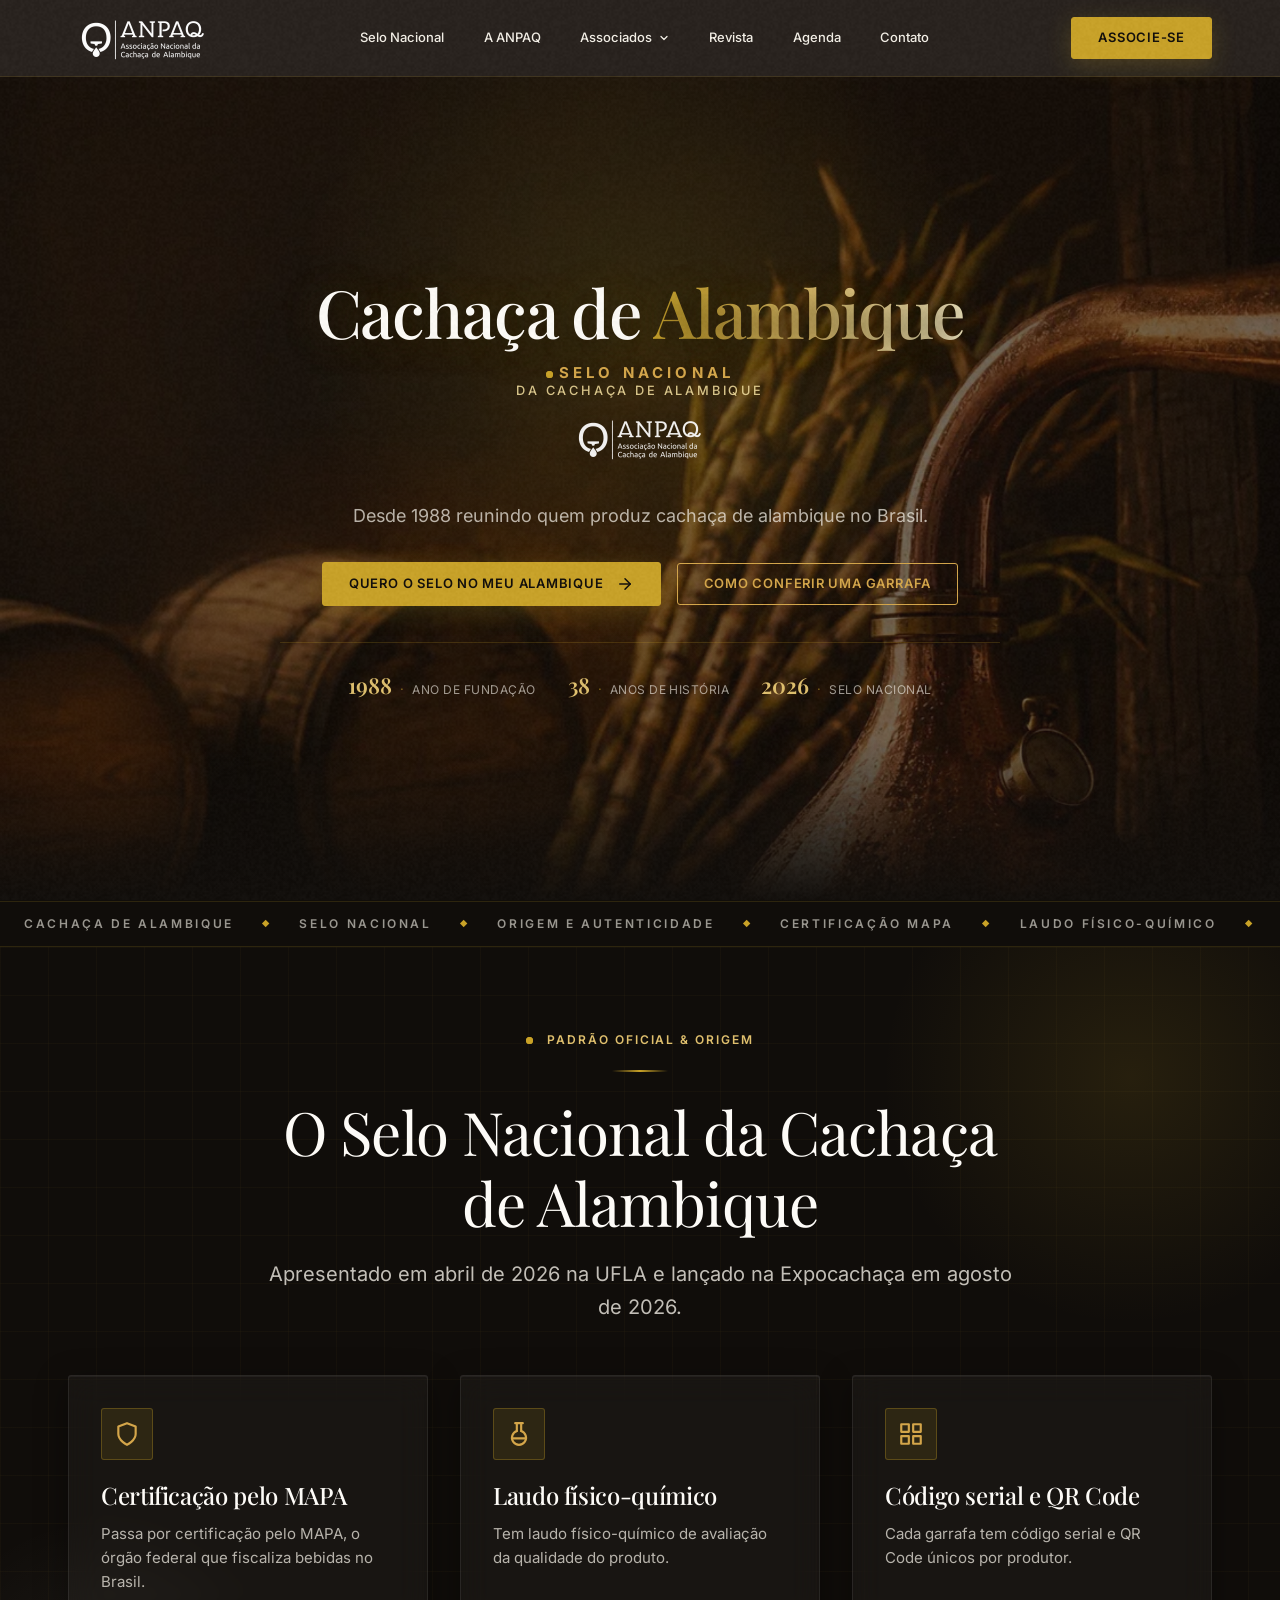
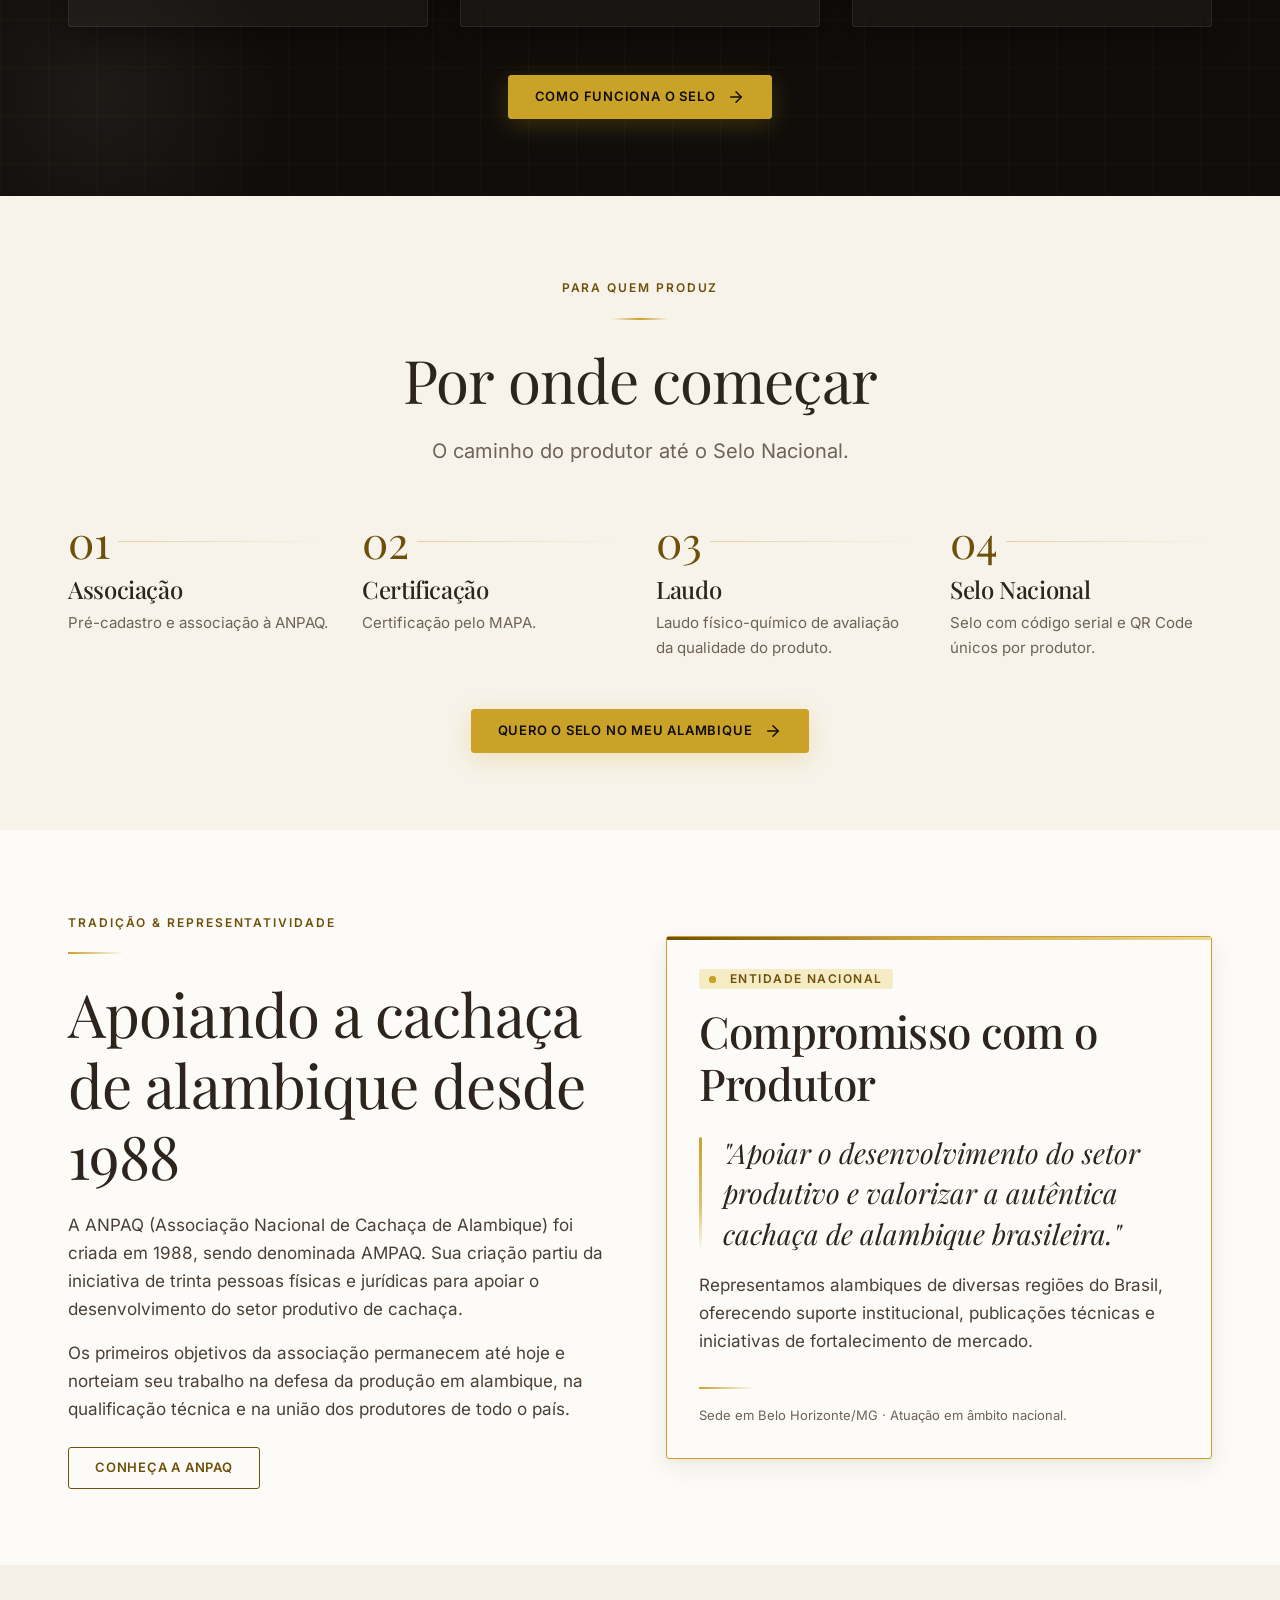
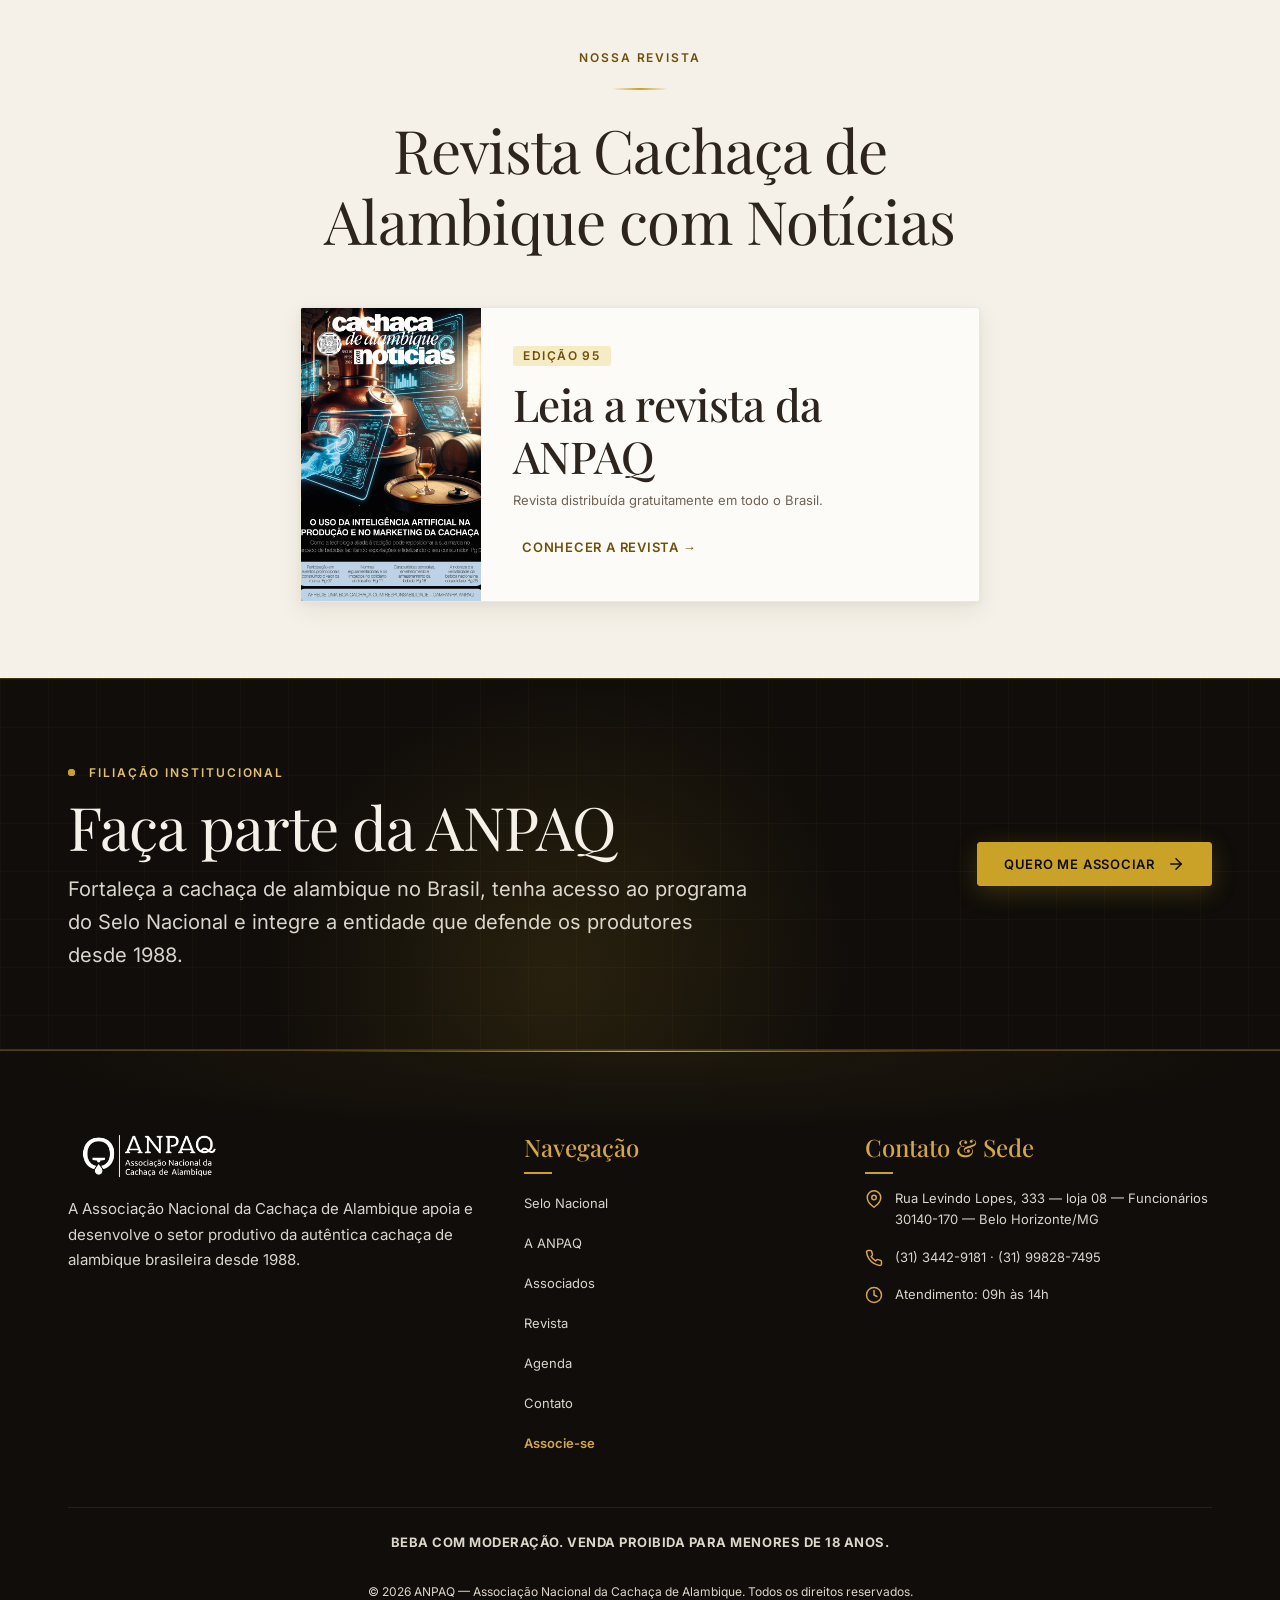
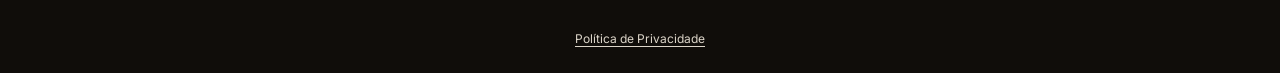
==== commit b25cd483: "perf(home): otimizar desempenho mobile para atingir lighthouse 99 com textura estatica e composicao " ====
--- a/index.html
+++ b/index.html
@@ -61,8 +61,9 @@
   <!-- Preload de Fontes Críticas Locais -->
   <link rel="preload" href="/assets/fonts/inter-variable-latin.woff2" as="font" type="font/woff2" crossorigin>
   <link rel="preload" href="/assets/fonts/playfair-display-variable-latin.woff2" as="font" type="font/woff2" crossorigin>
-  <link rel="preload" href="/assets/img/bg-alambique.webp" as="image" type="image/webp" fetchpriority="high">
-<link rel="stylesheet" href="/assets/site.css?v=20261106h"/>
+  <link rel="preload" href="/assets/img/bg-alambique-m.webp" as="image" type="image/webp" media="(max-width: 640px)" fetchpriority="high">
+  <link rel="preload" href="/assets/img/bg-alambique.webp" as="image" type="image/webp" media="(min-width: 641px)" fetchpriority="high">
+<link rel="stylesheet" href="/assets/site.css?v=20261107a"/>
 </head>
 <body>
 
@@ -154,8 +155,8 @@
     <!-- ─── 1. HERÓI (DOBRA 1) ─── -->
         <section class="hero" id="hero">
       <picture class="hero-bg">
-        <source srcset="/assets/img/bg-alambique.webp" type="image/webp">
-        <img src="/assets/img/bg-alambique.jpg" alt="" fetchpriority="high" loading="eager" decoding="async" width="1122" height="1402">
+        <source media="(min-width: 641px)" srcset="/assets/img/bg-alambique.webp" type="image/webp">
+        <img src="/assets/img/bg-alambique-m.webp" alt="" fetchpriority="high" loading="eager" decoding="async" width="640" height="799">
       </picture>
       <div class="hero-overlay"></div>
       <div class="hero-glow"></div>
@@ -174,7 +175,7 @@
 
         <!-- 3. Logo Oficial ANPAQ -->
         <div class="hero-logo-wrap">
-          <img src="/assets/img/logo-anpaq.png" alt="ANPAQ — Associação Nacional da Cachaça de Alambique" class="hero-logo" width="180" height="54">
+          <img src="/assets/img/logo-anpaq.webp" alt="ANPAQ — Associação Nacional da Cachaça de Alambique" class="hero-logo" width="180" height="54">
         </div>
 
         <!-- 4. Subtítulo Curto -->
@@ -455,7 +456,7 @@
         <!-- Coluna 1: Marca & Frase -->
         <div class="footer-col-brand">
           <a href="/" aria-label="ANPAQ — Início">
-            <img src="/assets/img/logo-anpaq.png" alt="ANPAQ Logo" class="footer-logo" width="160" height="48" loading="lazy">
+            <img src="/assets/img/logo-anpaq.webp" alt="ANPAQ Logo" class="footer-logo" width="160" height="48" loading="lazy">
           </a>
           <p class="footer-brand-desc">
             A Associação Nacional da Cachaça de Alambique apoia e desenvolve o setor produtivo da autêntica cachaça de alambique brasileira desde 1988.
@@ -510,7 +511,7 @@
   <!-- Scripts -->
   
 
-  <script src="/assets/config.js?v=20261106h" defer></script>
-  <script src="/assets/site.js?v=20261106h" defer></script>
+  <script src="/assets/config.js?v=20261107a" defer></script>
+  <script src="/assets/site.js?v=20261107a" defer></script>
 </body>
 </html>
--- a/assets/site.css
+++ b/assets/site.css
@@ -2647,9 +2647,38 @@
 }
 
 @media (max-width: 640px) {
-  .associados-filter-bar,
+  .associados-filter-bar {
+    grid-template-columns: 1fr 1fr;
+    gap: var(--sp-2) var(--sp-3);
+    padding: var(--sp-3);
+  }
   .associados-filter-bar.is-fornecedores {
     grid-template-columns: 1fr;
+    gap: var(--sp-2);
+  }
+  .filter-search-wrap {
+    grid-column: 1 / -1;
+  }
+  .associados-filter-bar.is-fornecedores #groupFilterEstado {
+    grid-column: 1 / -1;
+  }
+  #groupFilterTipo {
+    grid-column: 1 / -1;
+  }
+  .filter-action-wrap {
+    grid-column: 1 / -1;
+  }
+  .filter-input,
+  .filter-select {
+    min-height: 44px;
+    height: 44px;
+    font-size: 16px; /* evita zoom automático no iOS Safari */
+  }
+  .btn-limpar {
+    width: 100%;
+    height: 40px;
+    min-height: 40px;
+    font-size: var(--text-sm);
   }
 }
 
@@ -3367,18 +3396,21 @@
 .sr-only{position:absolute;width:1px;height:1px;padding:0;margin:-1px;overflow:hidden;clip:rect(0,0,0,0);white-space:nowrap;border:0}
 
 /* ─── GARANTIA DE VISIBILIDADE IMEDIATA NA PRIMEIRA DOBRA ─── */
-.hero,
-.hero *,
-.hero-content,
-.hero-content *,
-.page-hero,
-.page-hero *,
-.page-hero-content,
-.page-hero-content *,
-main > section:first-of-type,
-main > section:first-of-type *,
-main > section:first-of-type .section-header,
-main > section:first-of-type .section-header * {
+.hero .reveal,
+.hero .reveal-up,
+.hero .reveal-left,
+.hero .reveal-scale,
+.hero .reveal-fade,
+.page-hero .reveal,
+.page-hero .reveal-up,
+.page-hero .reveal-left,
+.page-hero .reveal-scale,
+.page-hero .reveal-fade,
+main > section:first-of-type .reveal,
+main > section:first-of-type .reveal-up,
+main > section:first-of-type .reveal-left,
+main > section:first-of-type .reveal-scale,
+main > section:first-of-type .reveal-fade {
   opacity: 1 !important;
   visibility: visible !important;
   transform: none !important;
@@ -3671,10 +3703,9 @@
 
 /* ─── ALTURA PROPORCIONAL DA PRIMEIRA DOBRA (TODAS AS PÁGINAS) ─── */
 
-/* 1. Heróis Grandes de Conteúdo (.hero, .page-hero padrão: Home, Selo, A ANPAQ, Associe-se, Revista) */
+/* 1. Heróis Grandes de Conteúdo (.hero, .page-hero padrão: Home, Selo, A ANPAQ, Associe-se) */
 .hero,
-.page-hero:not(.page-hero--compact):not(.page-hero--sm),
-main:has(#revista-destaque-container) > section:first-of-type {
+.page-hero:not(.page-hero--compact):not(.page-hero--sm) {
   min-height: clamp(480px, calc(100vh - var(--header-h)), 880px);
   min-height: clamp(480px, calc(100svh - var(--header-h)), 880px);
   display: flex;
@@ -3686,8 +3717,7 @@
 
 @media (max-width: 640px) {
   .hero,
-  .page-hero:not(.page-hero--compact):not(.page-hero--sm),
-  main:has(#revista-destaque-container) > section:first-of-type {
+  .page-hero:not(.page-hero--compact):not(.page-hero--sm) {
     min-height: clamp(420px, 70vh, 640px) !important;
     min-height: clamp(420px, 70svh, 640px) !important;
     padding-left: max(16px, var(--container-pad));
@@ -3695,10 +3725,8 @@
   }
 }
 
-/* 2. Heróis Compactos em Páginas de Lista (/associados/ e /agenda/) */
-.page-hero--compact,
-main:has(#diretorio) > .page-hero,
-main:has(#agenda-container) > section:first-of-type {
+/* 2. Heróis Compactos em Páginas de Lista (/associados/, /agenda/ e /revista/) */
+.page-hero--compact {
   min-height: clamp(260px, 38vh, 380px) !important;
   min-height: clamp(260px, 38svh, 380px) !important;
   display: flex !important;
@@ -3731,9 +3759,7 @@
 }
 
 @media (max-width: 640px) {
-  .page-hero--compact,
-  main:has(#diretorio) > .page-hero,
-  main:has(#agenda-container) > section:first-of-type {
+  .page-hero--compact {
     min-height: clamp(220px, 32vh, 320px) !important;
     min-height: clamp(220px, 32svh, 320px) !important;
     padding-top: var(--sp-4) !important;
@@ -3769,23 +3795,9 @@
     margin-bottom: var(--sp-4);
   }
 }
-main:has(#agenda-container) > section:nth-of-type(2) {
-  padding-top: var(--sp-6);
-}
-@media (max-width: 640px) {
-  main:has(#agenda-container) > section:nth-of-type(2) {
-    padding-top: var(--sp-4);
-  }
-}
 
 /* 3. Heróis Enxutos (Contato, Privacidade e 404) */
-.page-hero--sm,
-main:has(#contatoForm) > .page-hero,
-main:has(.privacy-content) > .page-hero,
-main:has(#contatoForm) > section:first-of-type,
-main:has(.privacy-content) > section:first-of-type,
-main:has(.privacy-content) > section:first-child,
-main:has(a[href="/"][class*="btn"]) > section:first-of-type {
+.page-hero--sm {
   min-height: clamp(320px, 45vh, 520px) !important;
   min-height: clamp(320px, 45svh, 520px) !important;
   display: flex !important;
@@ -3796,13 +3808,7 @@
 }
 
 @media (max-width: 640px) {
-  .page-hero--sm,
-  main:has(#contatoForm) > .page-hero,
-  main:has(.privacy-content) > .page-hero,
-  main:has(#contatoForm) > section:first-of-type,
-  main:has(.privacy-content) > section:first-of-type,
-  main:has(.privacy-content) > section:first-child,
-  main:has(a[href="/"][class*="btn"]) > section:first-of-type {
+  .page-hero--sm {
     min-height: clamp(280px, 45vh, 440px) !important;
     min-height: clamp(280px, 45svh, 440px) !important;
     padding-left: max(16px, var(--container-pad));
@@ -3825,8 +3831,7 @@
 .page-hero-title + .page-hero-subtitle,
 .page-hero-title + p,
 .page-hero h1 + p,
-.hero-selo-title + p,
-.hero-selo-title + * + p {
+.hero-selo-title + p {
   margin-top: var(--sp-4);
 }
 
@@ -3845,9 +3850,9 @@
     z-index: 9999;
     pointer-events: none;
     opacity: 0.022;
-    background-image: url("data:image/svg+xml,%3Csvg viewBox='0 0 256 256' xmlns='http://www.w3.org/2000/svg'%3E%3Cfilter id='n'%3E%3CfeTurbulence type='fractalNoise' baseFrequency='0.85' numOctaves='4' stitchTiles='stitch'/%3E%3C/filter%3E%3Crect width='100%25' height='100%25' filter='url(%23n)'/%3E%3C/svg%3E");
+    background-image: url("/assets/img/noise.png");
     background-repeat: repeat;
-    background-size: 180px;
+    background-size: 120px;
   }
 }
 
@@ -3892,13 +3897,18 @@
   -webkit-text-fill-color: transparent;
   background-clip: text;
   display: inline;
-  animation: anpaqShimmer 6s linear infinite;
+}
+
+@media (hover: hover) and (pointer: fine) {
+  .shimmer {
+    animation: anpaqShimmer 6s linear infinite;
+  }
 }
 
 /* ─── PULSE DOT (SINAL DE AUTENTICIDADE E STATUS AO VIVO) ─── */
-@keyframes anpaqPulseDot {
-  0%, 100% { opacity: 1; box-shadow: 0 0 0 0 rgba(201, 162, 39, 0.6); }
-  50% { opacity: 0.8; box-shadow: 0 0 0 7px rgba(201, 162, 39, 0); }
+@keyframes anpaqPulsePing {
+  0% { transform: scale(1); opacity: 0.8; }
+  70%, 100% { transform: scale(2.4); opacity: 0; }
 }
 
 .pulse-dot {
@@ -3908,9 +3918,19 @@
   border-radius: 50%;
   display: inline-block;
   flex-shrink: 0;
-  animation: anpaqPulseDot 2.2s ease-in-out infinite;
   vertical-align: middle;
   margin-right: 6px;
+  position: relative;
+}
+
+.pulse-dot::after {
+  content: '';
+  position: absolute;
+  inset: 0;
+  border-radius: 50%;
+  background-color: var(--anpaq-gold-500);
+  animation: anpaqPulsePing 2.2s cubic-bezier(0, 0, 0.2, 1) infinite;
+  pointer-events: none;
 }
 
 /* ─── BORDA DOURADA DINÂMICA ─── */
@@ -3983,11 +4003,12 @@
   padding: var(--sp-3) 0;
   position: relative;
   z-index: 5;
+  contain: paint;
 }
 
 @keyframes anpaqMarqueeScroll {
-  from { transform: translateX(0); }
-  to { transform: translateX(-50%); }
+  from { transform: translate3d(0, 0, 0); }
+  to { transform: translate3d(-50%, 0, 0); }
 }
 
 .marquee-track {
@@ -4002,6 +4023,7 @@
   color: rgba(245, 241, 232, 0.6);
   animation: anpaqMarqueeScroll 34s linear infinite;
   will-change: transform;
+  backface-visibility: hidden;
 }
 
 .marquee-track:hover {
@@ -4021,15 +4043,33 @@
 
 /* ─── GLASSMORPHISM CARDS (ELEVADOS NO TEMA ESCURO) ─── */
 .glass-card {
-  background: rgba(255, 255, 255, 0.035);
-  backdrop-filter: blur(16px);
-  -webkit-backdrop-filter: blur(16px);
+  background: rgba(26, 20, 16, 0.75);
   border: 1px solid rgba(255, 255, 255, 0.08);
   box-shadow: inset 0 1px 0 rgba(255, 255, 255, 0.05), 0 8px 32px rgba(0, 0, 0, 0.35);
   transition: transform var(--duration-base) var(--ease-smooth),
               border-color var(--duration-base) var(--ease-smooth),
               box-shadow var(--duration-base) var(--ease-smooth),
               background var(--duration-base) var(--ease-smooth);
+}
+
+@media (min-width: 769px) {
+  .glass-card {
+    background: rgba(255, 255, 255, 0.035);
+    backdrop-filter: blur(16px);
+    -webkit-backdrop-filter: blur(16px);
+  }
+}
+
+.hero .reveal,
+.page-hero .reveal,
+main > section:first-of-type .reveal,
+main > section:first-of-type .reveal-up,
+main > section:first-of-type .reveal-left,
+main > section:first-of-type .reveal-scale,
+main > section:first-of-type .reveal-fade {
+  opacity: 1 !important;
+  transform: none !important;
+  transition: none !important;
 }
 
 .glass-card:hover {
@@ -4180,6 +4220,7 @@
   body::before { display: none !important; }
   .shimmer { animation: none !important; background-size: 100% !important; }
   .pulse-dot { animation: none !important; }
+  .pulse-dot::after { animation: none !important; display: none !important; }
   .gold-border-animated::before { animation: none !important; }
   .marquee-track { animation: none !important; }
   .scroll-indicator-line { animation: none !important; }
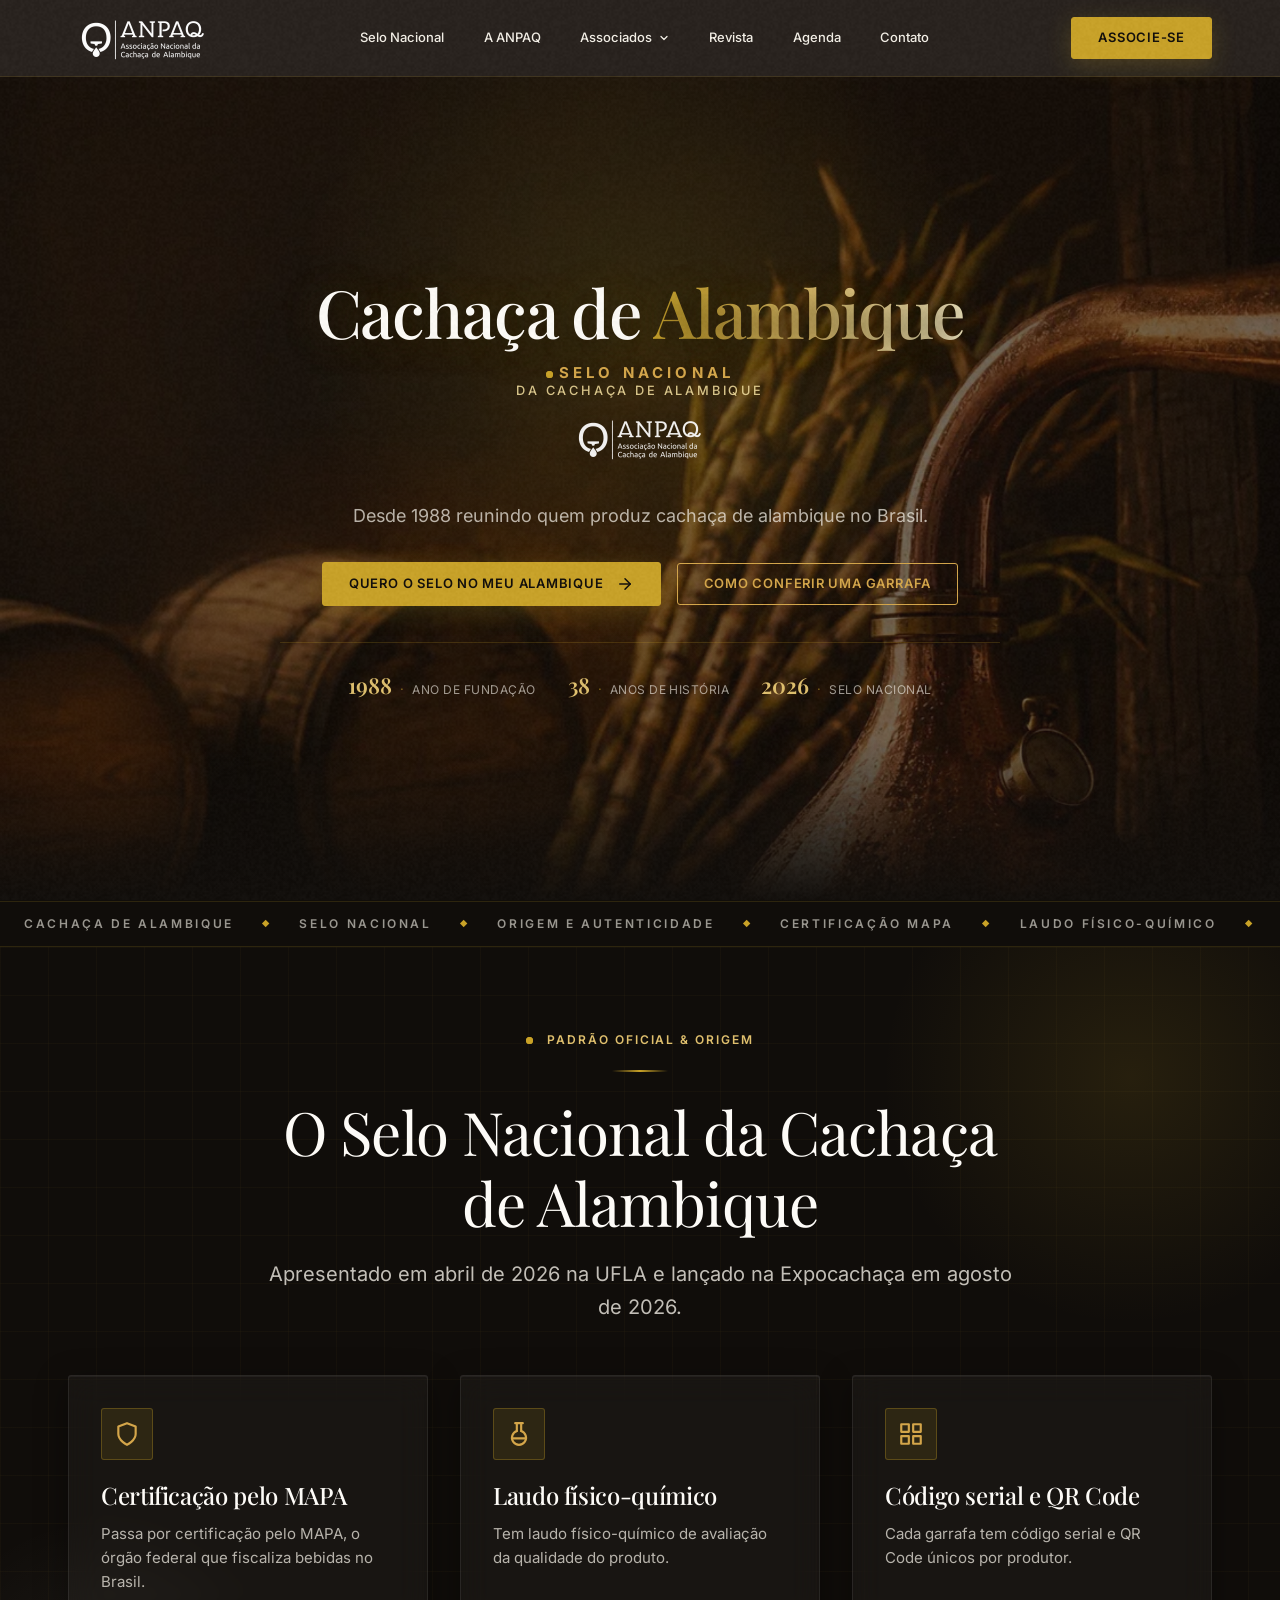
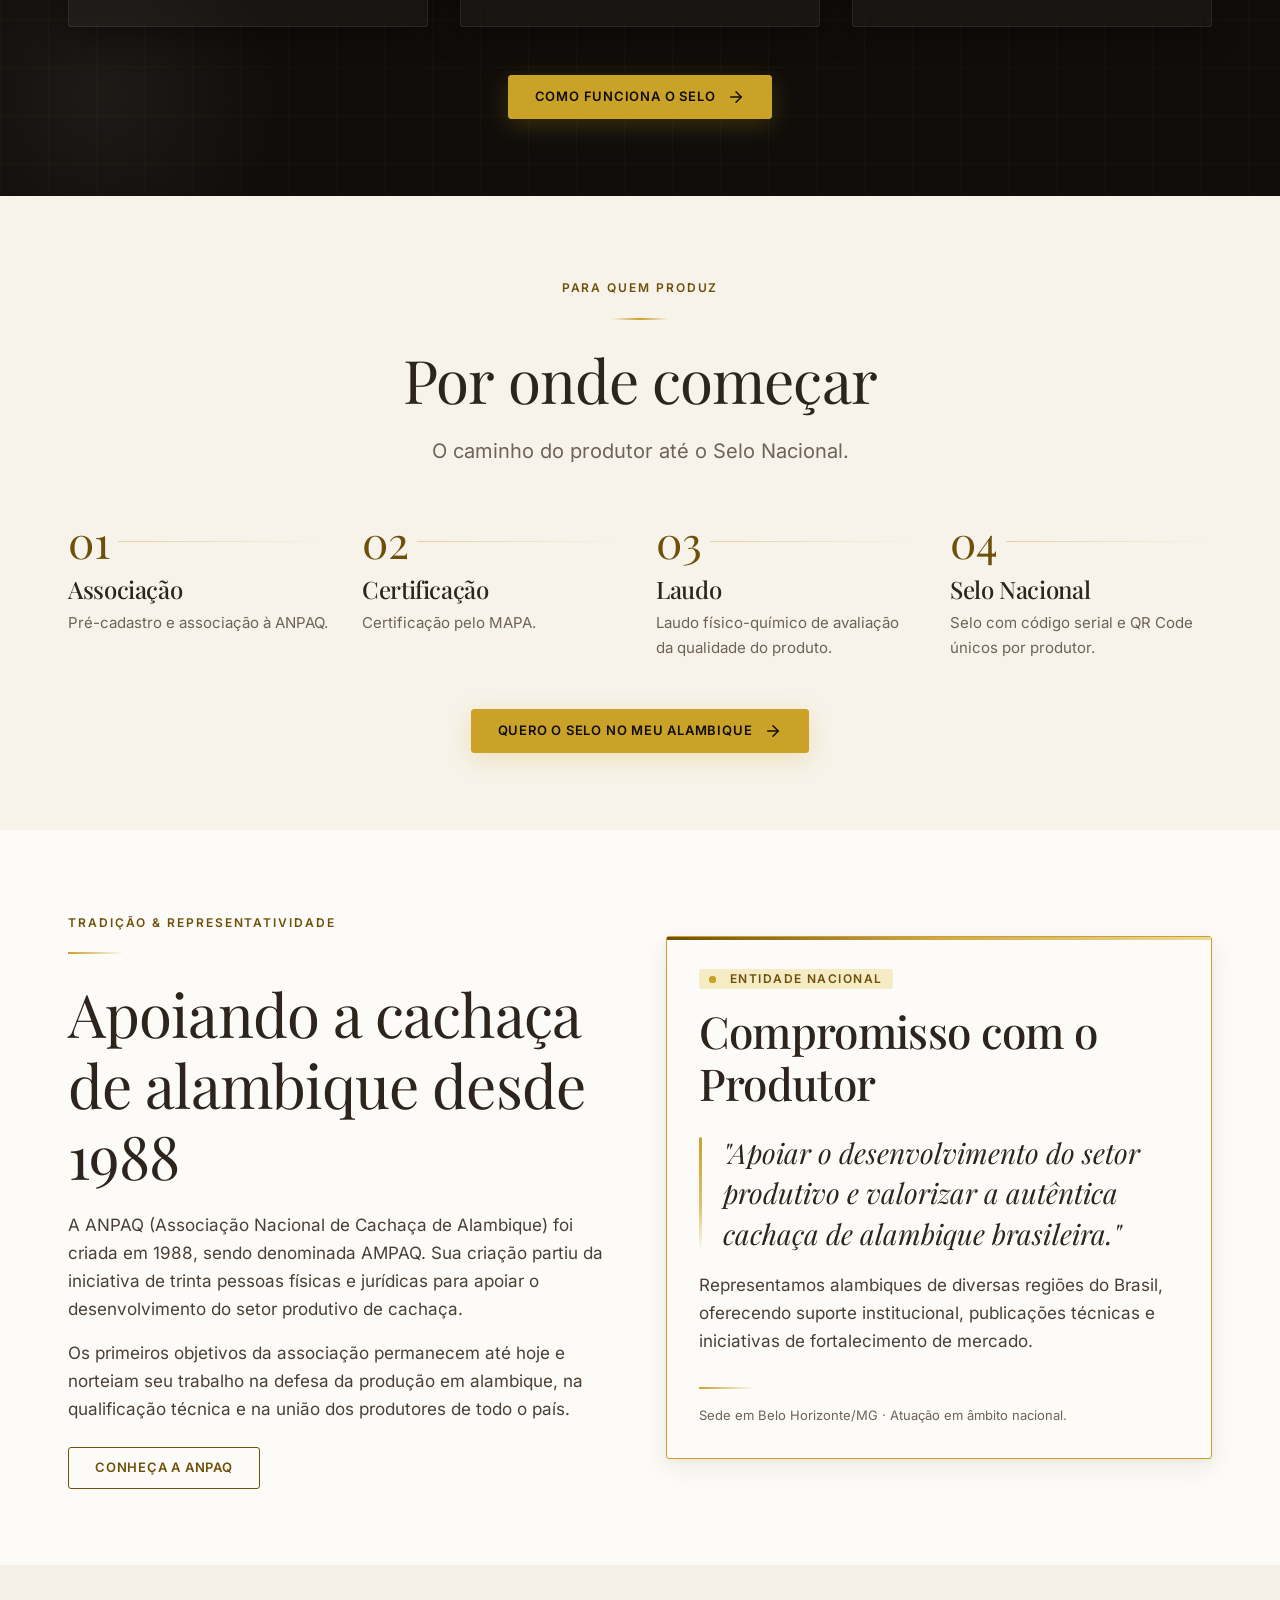
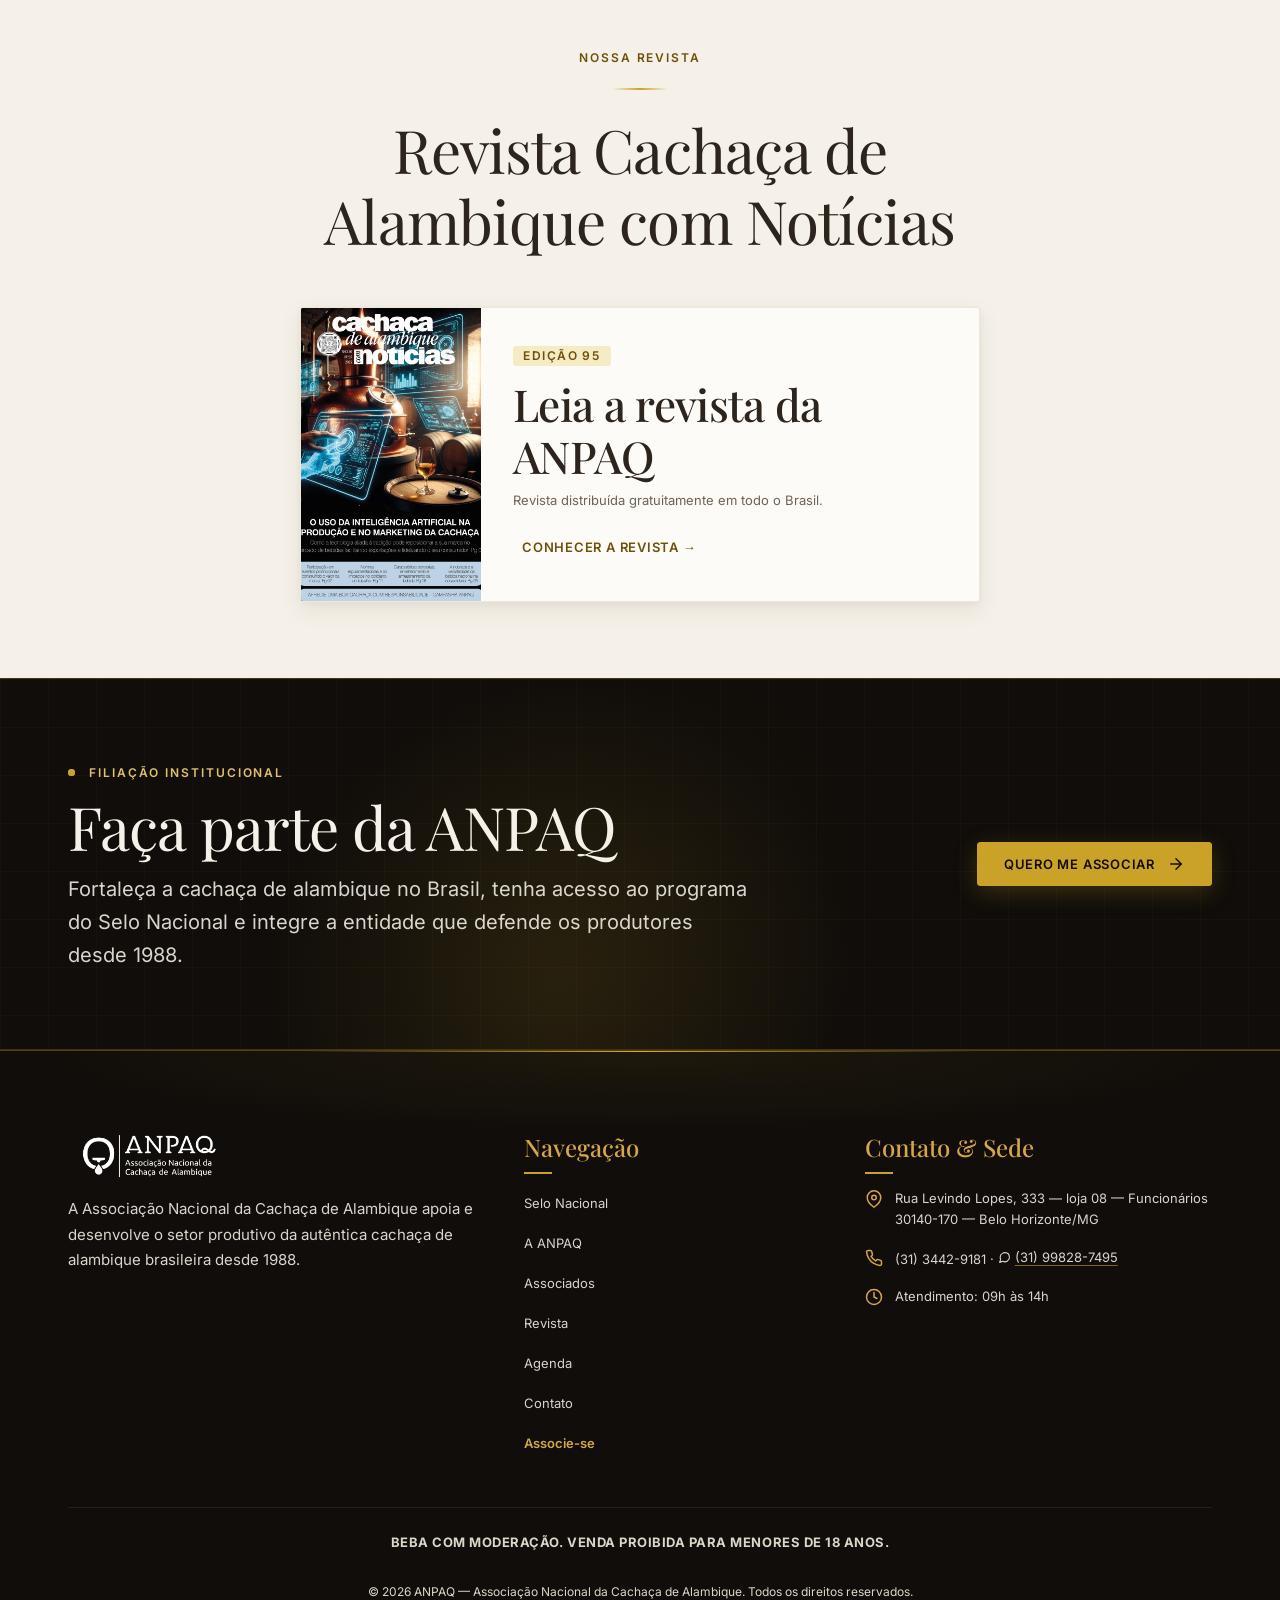
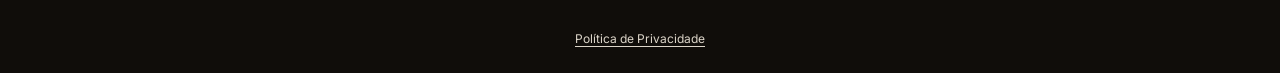
==== commit d9604375: "fix: whatsapp no rodapé e circulação internacional da revista" ====
--- a/index.html
+++ b/index.html
@@ -63,7 +63,7 @@
   <link rel="preload" href="/assets/fonts/playfair-display-variable-latin.woff2" as="font" type="font/woff2" crossorigin>
   <link rel="preload" href="/assets/img/bg-alambique-m.webp" as="image" type="image/webp" media="(max-width: 640px)" fetchpriority="high">
   <link rel="preload" href="/assets/img/bg-alambique.webp" as="image" type="image/webp" media="(min-width: 641px)" fetchpriority="high">
-<link rel="stylesheet" href="/assets/site.css?v=20261107a"/>
+<link rel="stylesheet" href="/assets/site.css?v=20261113a"/>
 </head>
 <body>
 
@@ -224,15 +224,15 @@
         <span>Certificação MAPA</span><span class="marquee-diamond">◆</span>
         <span>Laudo Físico-Químico</span><span class="marquee-diamond">◆</span>
         <span>Alambique de Cobre</span><span class="marquee-diamond">◆</span>
-        <span>Rastreabilidade por QR Code</span><span class="marquee-diamond">◆</span>
+        <span>Rastreabilidade por QR Code</span><span class="marquee-diamond marquee-diamond--last">◆</span>
         <!-- Duplicação para loop contínuo -->
-        <span>Cachaça de Alambique</span><span class="marquee-diamond">◆</span>
-        <span>Selo Nacional</span><span class="marquee-diamond">◆</span>
-        <span>Origem e Autenticidade</span><span class="marquee-diamond">◆</span>
-        <span>Certificação MAPA</span><span class="marquee-diamond">◆</span>
-        <span>Laudo Físico-Químico</span><span class="marquee-diamond">◆</span>
-        <span>Alambique de Cobre</span><span class="marquee-diamond">◆</span>
-        <span>Rastreabilidade por QR Code</span><span class="marquee-diamond">◆</span>
+        <span class="marquee-dup">Cachaça de Alambique</span><span class="marquee-diamond marquee-dup">◆</span>
+        <span class="marquee-dup">Selo Nacional</span><span class="marquee-diamond marquee-dup">◆</span>
+        <span class="marquee-dup">Origem e Autenticidade</span><span class="marquee-diamond marquee-dup">◆</span>
+        <span class="marquee-dup">Certificação MAPA</span><span class="marquee-diamond marquee-dup">◆</span>
+        <span class="marquee-dup">Laudo Físico-Químico</span><span class="marquee-diamond marquee-dup">◆</span>
+        <span class="marquee-dup">Alambique de Cobre</span><span class="marquee-diamond marquee-dup">◆</span>
+        <span class="marquee-dup">Rastreabilidade por QR Code</span><span class="marquee-diamond marquee-dup">◆</span>
       </div>
     </div>
 
@@ -487,7 +487,7 @@
             </div>
             <div class="footer-contact-item">
               <svg viewBox="0 0 24 24" fill="none" stroke="currentColor" stroke-width="2" stroke-linecap="round" stroke-linejoin="round" aria-hidden="true"><path d="M22 16.92v3a2 2 0 0 1-2.18 2 19.79 19.79 0 0 1-8.63-3.07 19.5 19.5 0 0 1-6-6 19.79 19.79 0 0 1-3.07-8.67A2 2 0 0 1 4.11 2h3a2 2 0 0 1 2 1.72 12.84 12.84 0 0 0 .7 2.81 2 2 0 0 1-.45 2.11L8.09 9.91a16 16 0 0 0 6 6l1.27-1.27a2 2 0 0 1 2.11-.45 12.84 12.84 0 0 0 2.81.7A2 2 0 0 1 22 16.92z"></path></svg>
-              <span>(31) 3442-9181 · (31) 99828-7495</span>
+              <span><span class="footer-phone-fixo">(31) 3442-9181</span> · <a href="https://wa.me/5531998287495" target="_blank" rel="noopener" class="footer-whatsapp-link" aria-label="Falar com a ANPAQ pelo WhatsApp"><svg viewBox="0 0 24 24" width="14" height="14" fill="none" stroke="currentColor" stroke-width="2" stroke-linecap="round" stroke-linejoin="round" aria-hidden="true"><path d="M21 11.5a8.38 8.38 0 0 1-.9 3.8 8.5 8.5 0 0 1-7.6 4.7 8.38 8.38 0 0 1-3.8-.9L3 21l1.9-5.7a8.38 8.38 0 0 1-.9-3.8 8.5 8.5 0 0 1 4.7-7.6 8.38 8.38 0 0 1 3.8-.9h.5a8.48 8.48 0 0 1 8 8v.5z"></path></svg>(31) 99828-7495</a></span>
             </div>
             <div class="footer-contact-item">
               <svg viewBox="0 0 24 24" fill="none" stroke="currentColor" stroke-width="2" stroke-linecap="round" stroke-linejoin="round" aria-hidden="true"><circle cx="12" cy="12" r="10"></circle><polyline points="12 6 12 12 16 14"></polyline></svg>
--- a/assets/site.css
+++ b/assets/site.css
@@ -38,37 +38,60 @@
 /* ─── TOKENS DE DESIGN ─── */
 :root {
   /* ▸ Fundo escuro (Identidade & Alambique) */
-  --anpaq-dark-950: #100D0A;        /* Profundidade máxima, vinheta */
-  --anpaq-dark-900: #1A1410;        /* Fundo principal herói, footer e seções dark */
-  --anpaq-dark-800: #211A14;        /* Superfície escura, cards dark */
-  --anpaq-dark-700: #2C241D;        /* Superfície elevada escura */
-  --anpaq-dark-600: #3D3229;        /* Bordas no tema dark */
-  --anpaq-dark-500: #5A4C3F;        /* Texto atenuado no escuro */
+  --anpaq-dark-950: #100D0A;
+  /* Profundidade máxima, vinheta */
+  --anpaq-dark-900: #1A1410;
+  /* Fundo principal herói, footer e seções dark */
+  --anpaq-dark-800: #211A14;
+  /* Superfície escura, cards dark */
+  --anpaq-dark-700: #2C241D;
+  /* Superfície elevada escura */
+  --anpaq-dark-600: #3D3229;
+  /* Bordas no tema dark */
+  --anpaq-dark-500: #5A4C3F;
+  /* Texto atenuado no escuro */
 
   /* ▸ Dourados (Alma da Cachaça de Alambique) */
-  --anpaq-gold-700: #6E500B;        /* Dourado profundo, texto sobre claro */
-  --anpaq-gold-600: #A68219;        /* Dourado médio, bordas ativas */
-  --anpaq-gold-500: #C9A227;        /* ★ Dourado primário da marca e CTAs */
-  --anpaq-gold-400: #D4A64A;        /* Dourado luminoso (hover) */
-  --anpaq-gold-300: #E0C06E;        /* Dourado suave para overlines/tags */
-  --anpaq-gold-200: #EDD99A;        /* Realces sutis */
-  --anpaq-gold-100: #F5EBC5;        /* Tint leve de fundo */
+  --anpaq-gold-700: #6E500B;
+  /* Dourado profundo, texto sobre claro */
+  --anpaq-gold-600: #A68219;
+  /* Dourado médio, bordas ativas */
+  --anpaq-gold-500: #C9A227;
+  /* ★ Dourado primário da marca e CTAs */
+  --anpaq-gold-400: #D4A64A;
+  /* Dourado luminoso (hover) */
+  --anpaq-gold-300: #E0C06E;
+  /* Dourado suave para overlines/tags */
+  --anpaq-gold-200: #EDD99A;
+  /* Realces sutis */
+  --anpaq-gold-100: #F5EBC5;
+  /* Tint leve de fundo */
 
   /* ▸ Fundo claro e neutro quente (Sem branco puro) */
-  --anpaq-cream-100: #FDFBF7;       /* Superfície clara mais pura */
-  --anpaq-cream-200: #F7F3EA;       /* Alternância de seções claras */
-  --anpaq-cream-300: #F5F1E8;       /* Fundo padrão do site */
-  --anpaq-cream-400: #EDE7DA;       /* Bordas em fundos claros */
-  --anpaq-cream-500: #D9CEBD;       /* Bordas decorativas */
+  --anpaq-cream-100: #FDFBF7;
+  /* Superfície clara mais pura */
+  --anpaq-cream-200: #F7F3EA;
+  /* Alternância de seções claras */
+  --anpaq-cream-300: #F5F1E8;
+  /* Fundo padrão do site */
+  --anpaq-cream-400: #EDE7DA;
+  /* Bordas em fundos claros */
+  --anpaq-cream-500: #D9CEBD;
+  /* Bordas decorativas */
 
   /* ▸ Tipografia em fundo claro (Sem preto puro) */
-  --anpaq-text-dark: #2C241D;       /* Texto principal — quase-preto aquecido */
-  --anpaq-text-body: #4A3F35;       /* Texto corrido */
-  --anpaq-text-muted: #6F6256;      /* Texto secundário */
-  --anpaq-text-subtle: #5C534A;     /* Rótulos e metadados */
+  --anpaq-text-dark: #2C241D;
+  /* Texto principal — quase-preto aquecido */
+  --anpaq-text-body: #4A3F35;
+  /* Texto corrido */
+  --anpaq-text-muted: #6F6256;
+  /* Texto secundário */
+  --anpaq-text-subtle: #5C534A;
+  /* Rótulos e metadados */
 
   /* ▸ Tipografia em fundo escuro */
-  --anpaq-text-light: #F5F1E8;      /* Texto principal sobre fundo escuro */
+  --anpaq-text-light: #F5F1E8;
+  /* Texto principal sobre fundo escuro */
   --anpaq-text-light-muted: rgba(245, 241, 232, 0.72);
   --anpaq-text-light-subtle: rgba(245, 241, 232, 0.62);
 
@@ -85,31 +108,54 @@
   --font-body: 'Inter', -apple-system, BlinkMacSystemFont, 'Segoe UI', Roboto, sans-serif;
 
   /* ▸ Escala tipográfica fluida com clamp() */
-  --text-xs: clamp(0.6875rem, 0.65rem + 0.15vw, 0.75rem);      /* 11px - 12px */
-  --text-sm: clamp(0.75rem, 0.7rem + 0.2vw, 0.8125rem);         /* 12px - 13px */
-  --text-base: clamp(0.875rem, 0.825rem + 0.2vw, 0.9375rem);   /* 14px - 15px */
-  --text-md: clamp(1rem, 0.95rem + 0.25vw, 1.0625rem);         /* 16px - 17px */
-  --text-lg: clamp(1.125rem, 1.05rem + 0.35vw, 1.25rem);       /* 18px - 20px */
-  --text-xl: clamp(1.25rem, 1.15rem + 0.5vw, 1.5rem);          /* 20px - 24px */
-  --text-2xl: clamp(1.625rem, 1.35rem + 1vw, 2.125rem);        /* 26px - 34px */
-  --text-3xl: clamp(2.125rem, 1.7rem + 1.6vw, 2.75rem);        /* 34px - 44px */
-  --text-4xl: clamp(2.625rem, 2rem + 2.4vw, 3.75rem);          /* 42px - 60px */
-  --text-5xl: clamp(3.25rem, 2.2rem + 3.8vw, 4.75rem);         /* 52px - 76px */
+  --text-xs: clamp(0.6875rem, 0.65rem + 0.15vw, 0.75rem);
+  /* 11px - 12px */
+  --text-sm: clamp(0.75rem, 0.7rem + 0.2vw, 0.8125rem);
+  /* 12px - 13px */
+  --text-base: clamp(0.875rem, 0.825rem + 0.2vw, 0.9375rem);
+  /* 14px - 15px */
+  --text-md: clamp(1rem, 0.95rem + 0.25vw, 1.0625rem);
+  /* 16px - 17px */
+  --text-lg: clamp(1.125rem, 1.05rem + 0.35vw, 1.25rem);
+  /* 18px - 20px */
+  --text-xl: clamp(1.25rem, 1.15rem + 0.5vw, 1.5rem);
+  /* 20px - 24px */
+  --text-2xl: clamp(1.625rem, 1.35rem + 1vw, 2.125rem);
+  /* 26px - 34px */
+  --text-3xl: clamp(2.125rem, 1.7rem + 1.6vw, 2.75rem);
+  /* 34px - 44px */
+  --text-4xl: clamp(2.625rem, 2rem + 2.4vw, 3.75rem);
+  /* 42px - 60px */
+  --text-5xl: clamp(3.25rem, 2.2rem + 3.8vw, 4.75rem);
+  /* 52px - 76px */
 
   /* ▸ Espaçamento modular (base 4/8px) */
-  --sp-1: 0.25rem;   /* 4px */
-  --sp-2: 0.5rem;    /* 8px */
-  --sp-3: 0.75rem;   /* 12px */
-  --sp-4: 1rem;      /* 16px */
-  --sp-5: 1.25rem;   /* 20px */
-  --sp-6: 1.5rem;    /* 24px */
-  --sp-8: 2rem;      /* 32px */
-  --sp-10: 2.5rem;   /* 40px */
-  --sp-12: 3rem;     /* 48px */
-  --sp-16: 4rem;     /* 64px */
-  --sp-20: 5rem;     /* 80px */
-  --sp-24: 6rem;     /* 96px */
-  --sp-32: 8rem;     /* 128px */
+  --sp-1: 0.25rem;
+  /* 4px */
+  --sp-2: 0.5rem;
+  /* 8px */
+  --sp-3: 0.75rem;
+  /* 12px */
+  --sp-4: 1rem;
+  /* 16px */
+  --sp-5: 1.25rem;
+  /* 20px */
+  --sp-6: 1.5rem;
+  /* 24px */
+  --sp-8: 2rem;
+  /* 32px */
+  --sp-10: 2.5rem;
+  /* 40px */
+  --sp-12: 3rem;
+  /* 48px */
+  --sp-16: 4rem;
+  /* 64px */
+  --sp-20: 5rem;
+  /* 80px */
+  --sp-24: 6rem;
+  /* 96px */
+  --sp-32: 8rem;
+  /* 128px */
 
   /* ▸ Raio de borda — estritamente 3px */
   --radius: 3px;
@@ -138,7 +184,9 @@
 }
 
 /* ─── RESET E BASE ─── */
-*, *::before, *::after {
+*,
+*::before,
+*::after {
   margin: 0;
   padding: 0;
   box-sizing: border-box;
@@ -180,11 +228,15 @@
   transition: color var(--duration-fast) var(--ease-out);
 }
 
-ul, ol {
+ul,
+ol {
   list-style: none;
 }
 
-button, input, select, textarea {
+button,
+input,
+select,
+textarea {
   font: inherit;
   color: inherit;
 }
@@ -204,6 +256,7 @@
   transition: top var(--duration-fast) var(--ease-out);
   box-shadow: var(--shadow-gold);
 }
+
 .skip-link:focus {
   top: var(--sp-4);
 }
@@ -214,7 +267,12 @@
 }
 
 /* ─── TIPOGRAFIA HIERÁRQUICA ─── */
-h1, h2, h3, h4, h5, h6 {
+h1,
+h2,
+h3,
+h4,
+h5,
+h6 {
   font-family: var(--font-display);
   font-weight: 500;
   line-height: 1.18;
@@ -222,26 +280,60 @@
   color: var(--anpaq-text-dark);
 }
 
-h1 { font-size: var(--text-5xl); font-weight: 400; }
-h2 { font-size: var(--text-4xl); font-weight: 400; margin-bottom: 1.25rem; }
-h3 { font-size: var(--text-3xl); font-weight: 500; }
-h4 { font-size: var(--text-2xl); font-weight: 500; }
-h5 { font-size: var(--text-xl); font-weight: 600; }
-h6 { font-size: var(--text-lg); font-weight: 600; }
-
-.font-display { font-family: var(--font-display); }
-.font-body { font-family: var(--font-body); }
-.italic { font-style: italic; }
+h1 {
+  font-size: var(--text-5xl);
+  font-weight: 400;
+}
+
+h2 {
+  font-size: var(--text-4xl);
+  font-weight: 400;
+  margin-bottom: 1.25rem;
+}
+
+h3 {
+  font-size: var(--text-3xl);
+  font-weight: 500;
+}
+
+h4 {
+  font-size: var(--text-2xl);
+  font-weight: 500;
+}
+
+h5 {
+  font-size: var(--text-xl);
+  font-weight: 600;
+}
+
+h6 {
+  font-size: var(--text-lg);
+  font-weight: 600;
+}
+
+.font-display {
+  font-family: var(--font-display);
+}
+
+.font-body {
+  font-family: var(--font-body);
+}
+
+.italic {
+  font-style: italic;
+}
 
 p {
   margin-bottom: var(--sp-4);
 }
+
 p:last-child {
   margin-bottom: 0;
 }
 
 /* Eyebrow / Overline */
-.eyebrow, .overline {
+.eyebrow,
+.overline {
   display: inline-flex;
   align-items: center;
   gap: var(--sp-2);
@@ -253,6 +345,7 @@
   color: var(--anpaq-gold-700);
   margin-bottom: var(--sp-2);
 }
+
 .section--dark .eyebrow,
 .theme-dark .eyebrow,
 .theme-dark .overline {
@@ -266,6 +359,7 @@
   background: linear-gradient(90deg, transparent, var(--anpaq-gold-500), transparent);
   margin: var(--sp-3) auto var(--sp-6);
 }
+
 .gold-line-left {
   width: 56px;
   height: 2px;
@@ -294,22 +388,34 @@
   color: var(--anpaq-text-body);
 }
 
-.section--dark, .theme-dark {
+.section--dark,
+.theme-dark {
   background-color: var(--anpaq-dark-900);
   color: var(--anpaq-text-light-muted);
 }
-.section--dark h1, .section--dark h2, .section--dark h3,
-.section--dark h4, .section--dark h5, .section--dark h6,
-.theme-dark h1, .theme-dark h2, .theme-dark h3,
-.theme-dark h4, .theme-dark h5, .theme-dark h6 {
+
+.section--dark h1,
+.section--dark h2,
+.section--dark h3,
+.section--dark h4,
+.section--dark h5,
+.section--dark h6,
+.theme-dark h1,
+.theme-dark h2,
+.theme-dark h3,
+.theme-dark h4,
+.theme-dark h5,
+.theme-dark h6 {
   color: var(--anpaq-text-light);
 }
 
-.section--alt, .theme-alt {
+.section--alt,
+.theme-alt {
   background-color: var(--anpaq-cream-200);
 }
 
-.section--surface, .theme-surface {
+.section--surface,
+.theme-surface {
   background-color: var(--anpaq-cream-100);
 }
 
@@ -318,17 +424,21 @@
   max-width: 760px;
   margin: 0 auto clamp(var(--sp-8), 4vw, var(--sp-16));
 }
+
 .section-header--left {
   text-align: left;
   margin-left: 0;
 }
+
 .section-header h2 {
   margin-bottom: 1.25rem;
 }
+
 .section-header p {
   font-size: var(--text-lg);
   color: var(--anpaq-text-muted);
 }
+
 .section--dark .section-header p {
   color: var(--anpaq-text-light-muted);
 }
@@ -374,6 +484,7 @@
   filter: brightness(0) invert(1);
   transition: transform var(--duration-base) var(--ease-out);
 }
+
 .nav-brand:hover .nav-logo {
   transform: scale(1.02);
 }
@@ -403,15 +514,16 @@
 }
 
 .nav-link:hover,
-.nav-item.active > .nav-link {
+.nav-item.active>.nav-link {
   color: var(--anpaq-gold-400);
 }
 
-.nav-item.active > .nav-link {
+.nav-item.active>.nav-link {
   font-weight: 600;
 }
 
-.nav-link svg, .nav-link .chevron {
+.nav-link svg,
+.nav-link .chevron {
   transition: transform var(--duration-fast) var(--ease-out);
 }
 
@@ -422,6 +534,7 @@
   visibility: visible;
   transform: translateY(0);
 }
+
 .has-dropdown:hover .chevron,
 .has-dropdown:focus-within .chevron {
   transform: rotate(180deg);
@@ -451,7 +564,9 @@
   color: var(--anpaq-text-light-muted);
   transition: all var(--duration-fast) var(--ease-out);
 }
-.dropdown-link:hover, .dropdown-link:focus {
+
+.dropdown-link:hover,
+.dropdown-link:focus {
   color: var(--anpaq-gold-400);
   background-color: rgba(201, 162, 39, 0.08);
   padding-left: var(--sp-5);
@@ -479,6 +594,7 @@
   justify-content: center;
   padding: 0;
 }
+
 .nav-toggle svg {
   width: 24px;
   height: 24px;
@@ -531,7 +647,9 @@
   align-items: center;
   justify-content: space-between;
 }
-.mobile-nav-link:hover, .mobile-nav-link:focus {
+
+.mobile-nav-link:hover,
+.mobile-nav-link:focus {
   color: var(--anpaq-gold-400);
 }
 
@@ -542,17 +660,20 @@
   margin-bottom: var(--sp-3);
   border-left: 2px solid var(--anpaq-gold-500);
 }
+
 .mobile-submenu.open {
   display: flex;
   flex-direction: column;
   gap: var(--sp-2);
 }
+
 .mobile-sub-link {
   font-family: var(--font-body);
   font-size: var(--text-md);
   color: var(--anpaq-text-light-muted);
   padding: var(--sp-2) 0;
 }
+
 .mobile-sub-link:hover {
   color: var(--anpaq-gold-400);
 }
@@ -592,6 +713,7 @@
   height: 18px;
   transition: transform var(--duration-fast) var(--ease-out);
 }
+
 .btn:hover svg {
   transform: translateX(3px);
 }
@@ -603,7 +725,9 @@
   border-color: var(--anpaq-gold-500);
   box-shadow: var(--shadow-gold);
 }
-.btn-primary:hover, .btn-primary:focus {
+
+.btn-primary:hover,
+.btn-primary:focus {
   background-color: var(--anpaq-gold-400);
   border-color: var(--anpaq-gold-400);
   color: var(--anpaq-dark-950);
@@ -619,14 +743,18 @@
   padding-left: var(--sp-2);
   padding-right: var(--sp-2);
 }
-.btn-ghost:hover, .btn-ghost:focus {
+
+.btn-ghost:hover,
+.btn-ghost:focus {
   color: var(--anpaq-gold-400);
   background-color: rgba(201, 162, 39, 0.08);
 }
+
 .section--dark .btn-ghost,
 .theme-dark .btn-ghost {
   color: var(--anpaq-gold-300);
 }
+
 .section--dark .btn-ghost:hover {
   color: var(--anpaq-gold-200);
 }
@@ -637,12 +765,15 @@
   border-color: var(--anpaq-gold-500);
   color: var(--anpaq-gold-500);
 }
-.btn-outline:hover, .btn-outline:focus {
+
+.btn-outline:hover,
+.btn-outline:focus {
   background-color: var(--anpaq-gold-500);
   color: var(--anpaq-dark-950);
   transform: translateY(-2px);
   box-shadow: var(--shadow-gold);
 }
+
 .section--dark .btn-outline,
 .theme-dark .btn-outline {
   border-color: var(--anpaq-gold-400);
@@ -655,7 +786,9 @@
   border-color: var(--anpaq-dark-600);
   color: var(--anpaq-text-light);
 }
-.btn-secondary:hover, .btn-secondary:focus {
+
+.btn-secondary:hover,
+.btn-secondary:focus {
   background-color: var(--anpaq-gold-500);
   border-color: var(--anpaq-gold-500);
   color: var(--anpaq-dark-950);
@@ -703,6 +836,7 @@
   border-color: var(--anpaq-gold-500);
   position: relative;
 }
+
 .card--featured::before {
   content: '';
   position: absolute;
@@ -721,7 +855,7 @@
   align-items: center;
 }
 
-.split--reversed > :first-child {
+.split--reversed> :first-child {
   order: 2;
 }
 
@@ -738,6 +872,7 @@
   background: rgba(255, 255, 255, 0.4);
   border-radius: 0 var(--radius) var(--radius) 0;
 }
+
 .section--dark .stat,
 .theme-dark .stat {
   background: rgba(255, 255, 255, 0.03);
@@ -759,6 +894,7 @@
   text-transform: uppercase;
   color: var(--anpaq-text-muted);
 }
+
 .section--dark .stat-label,
 .theme-dark .stat-label {
   color: var(--anpaq-text-light-subtle);
@@ -788,6 +924,7 @@
   align-items: center;
   gap: var(--sp-2);
 }
+
 .step-num::after {
   content: '';
   height: 1px;
@@ -806,6 +943,7 @@
   font-size: var(--text-base);
   color: var(--anpaq-text-muted);
 }
+
 .section--dark .step-desc {
   color: var(--anpaq-text-light-muted);
 }
@@ -820,6 +958,7 @@
   box-shadow: var(--shadow-sm);
   margin: var(--sp-8) 0;
 }
+
 .section--dark .quote,
 .theme-dark .quote {
   background: var(--anpaq-dark-800);
@@ -834,6 +973,7 @@
   color: var(--anpaq-text-dark);
   margin-bottom: var(--sp-4);
 }
+
 .section--dark .quote-text,
 .theme-dark .quote-text {
   color: var(--anpaq-text-light);
@@ -847,6 +987,7 @@
   text-transform: uppercase;
   color: var(--anpaq-gold-700);
 }
+
 .section--dark .quote-author,
 .theme-dark .quote-author {
   color: var(--anpaq-gold-300);
@@ -858,6 +999,7 @@
   font-weight: 400;
   text-transform: none;
 }
+
 .section--dark .quote-role {
   color: var(--anpaq-text-light-subtle);
 }
@@ -898,10 +1040,13 @@
 .cta-band-text {
   max-width: 680px;
 }
-.cta-band-text h2, .cta-band-text h3 {
+
+.cta-band-text h2,
+.cta-band-text h3 {
   color: var(--anpaq-text-light);
   margin-bottom: var(--sp-3);
 }
+
 .cta-band-text p {
   font-size: var(--text-lg);
   color: rgba(245, 241, 232, 0.88);
@@ -927,6 +1072,7 @@
   color: var(--anpaq-gold-700);
   background-color: var(--anpaq-gold-100);
 }
+
 .section--dark .badge-gold,
 .theme-dark .badge-gold {
   color: var(--anpaq-gold-300);
@@ -938,6 +1084,7 @@
   color: var(--anpaq-text-muted);
   background: transparent;
 }
+
 .section--dark .badge-outline,
 .theme-dark .badge-outline {
   border-color: var(--anpaq-dark-600);
@@ -964,6 +1111,7 @@
   border-radius: var(--radius);
   background: var(--anpaq-cream-100);
 }
+
 .section--dark .table-responsive,
 .theme-dark .table-responsive {
   border-color: var(--anpaq-dark-600);
@@ -989,6 +1137,7 @@
   border-bottom: 2px solid var(--anpaq-cream-400);
   white-space: nowrap;
 }
+
 .section--dark .table-list th,
 .theme-dark .table-list th {
   background: var(--anpaq-dark-900);
@@ -1002,6 +1151,7 @@
   color: var(--anpaq-text-body);
   vertical-align: middle;
 }
+
 .section--dark .table-list td,
 .theme-dark .table-list td {
   border-bottom-color: var(--anpaq-dark-600);
@@ -1011,6 +1161,7 @@
 .table-list tbody tr {
   transition: background-color var(--duration-fast) var(--ease-out);
 }
+
 .table-list tbody tr:hover {
   background-color: rgba(201, 162, 39, 0.05);
 }
@@ -1027,6 +1178,7 @@
   border: 1px solid var(--anpaq-cream-400);
   border-radius: var(--radius);
 }
+
 .section--dark .filters,
 .theme-dark .filters {
   background: var(--anpaq-dark-800);
@@ -1048,10 +1200,12 @@
   color: var(--anpaq-text-dark);
   transition: border-color var(--duration-fast) var(--ease-out);
 }
+
 .filter-input:focus {
   border-color: var(--anpaq-gold-500);
   background: var(--anpaq-cream-100);
 }
+
 .section--dark .filter-input,
 .theme-dark .filter-input {
   background: var(--anpaq-dark-900);
@@ -1083,6 +1237,7 @@
   background-repeat: no-repeat;
   background-position: right 0.8rem center;
 }
+
 .section--dark .filter-select,
 .theme-dark .filter-select {
   background-color: var(--anpaq-dark-900);
@@ -1115,21 +1270,25 @@
   cursor: pointer;
   transition: all var(--duration-fast) var(--ease-out);
 }
+
 .page-btn:hover {
   border-color: var(--anpaq-gold-500);
   color: var(--anpaq-gold-500);
 }
+
 .page-btn.active {
   background: var(--anpaq-gold-500);
   border-color: var(--anpaq-gold-500);
   color: var(--anpaq-dark-950);
   font-weight: 700;
 }
+
 .page-btn[disabled] {
   opacity: 0.4;
   cursor: not-allowed;
   pointer-events: none;
 }
+
 .section--dark .page-btn,
 .theme-dark .page-btn {
   background: var(--anpaq-dark-800);
@@ -1147,6 +1306,7 @@
   max-width: 600px;
   margin: var(--sp-8) auto;
 }
+
 .section--dark .empty-state,
 .theme-dark .empty-state {
   border-color: var(--anpaq-dark-600);
@@ -1172,6 +1332,7 @@
   color: var(--anpaq-text-muted);
   margin-bottom: var(--sp-6);
 }
+
 .section--dark .empty-state-desc {
   color: var(--anpaq-text-light-muted);
 }
@@ -1181,17 +1342,29 @@
   opacity: 0;
   transform: translateY(24px);
   transition: opacity var(--duration-slow) var(--ease-out),
-              transform var(--duration-slow) var(--ease-out);
-}
+    transform var(--duration-slow) var(--ease-out);
+}
+
 .reveal.active {
   opacity: 1;
   transform: translateY(0);
 }
 
-.reveal-delay-1 { transition-delay: 0.1s; }
-.reveal-delay-2 { transition-delay: 0.2s; }
-.reveal-delay-3 { transition-delay: 0.3s; }
-.reveal-delay-4 { transition-delay: 0.4s; }
+.reveal-delay-1 {
+  transition-delay: 0.1s;
+}
+
+.reveal-delay-2 {
+  transition-delay: 0.2s;
+}
+
+.reveal-delay-3 {
+  transition-delay: 0.3s;
+}
+
+.reveal-delay-4 {
+  transition-delay: 0.4s;
+}
 
 /* ─── FOOTER INSTITUCIONAL COMPLETO ─── */
 .site-footer {
@@ -1246,6 +1419,7 @@
   position: relative;
   display: inline-block;
 }
+
 .footer-col-title::after {
   content: '';
   position: absolute;
@@ -1270,7 +1444,10 @@
   align-items: center;
   gap: var(--sp-2);
 }
-.footer-link:hover, .footer-link:focus, .footer-link:focus-visible {
+
+.footer-link:hover,
+.footer-link:focus,
+.footer-link:focus-visible {
   color: var(--anpaq-gold-300);
   transform: translateX(3px);
 }
@@ -1288,12 +1465,51 @@
   gap: var(--sp-3);
   color: rgba(245, 241, 232, 0.88);
 }
+
 .footer-contact-item svg {
   width: 18px;
   height: 18px;
   color: var(--anpaq-gold-400);
   flex-shrink: 0;
   margin-top: 2px;
+}
+
+/* Link de WhatsApp e telefones no rodapé institucional */
+.footer-phone-fixo {
+  white-space: nowrap;
+}
+
+.footer-contact-item .footer-whatsapp-link {
+  display: inline-flex;
+  align-items: center;
+  gap: 4px;
+  color: inherit;
+  text-decoration: underline;
+  text-decoration-color: rgba(201, 162, 39, 0.6);
+  text-underline-offset: 3px;
+  white-space: nowrap;
+  transition: color var(--duration-fast) var(--ease-out),
+    text-decoration-color var(--duration-fast) var(--ease-out);
+}
+
+.footer-contact-item .footer-whatsapp-link:hover {
+  color: var(--anpaq-gold-300);
+  text-decoration-color: var(--anpaq-gold-300);
+}
+
+.footer-contact-item .footer-whatsapp-link:focus-visible {
+  color: var(--anpaq-gold-300);
+  outline: 2px solid var(--anpaq-gold-400);
+  outline-offset: 2px;
+  border-radius: var(--radius-xs);
+}
+
+.footer-contact-item .footer-whatsapp-link svg {
+  width: 1em;
+  height: 1em;
+  margin-top: 0;
+  color: currentColor;
+  flex-shrink: 0;
 }
 
 /* Barra inferior do rodapé */
@@ -1323,12 +1539,15 @@
   flex-wrap: wrap;
   justify-content: center;
 }
+
 .footer-meta-links a {
   color: rgba(245, 241, 232, 0.85);
   text-decoration: underline;
   text-underline-offset: 3px;
 }
-.footer-meta-links a:hover, .footer-meta-links a:focus-visible {
+
+.footer-meta-links a:hover,
+.footer-meta-links a:focus-visible {
   color: var(--anpaq-gold-300);
   text-decoration: underline;
 }
@@ -1338,9 +1557,11 @@
   .nav-menu {
     display: none;
   }
+
   .nav-toggle {
     display: inline-flex;
   }
+
   .footer-grid {
     grid-template-columns: 1fr;
     gap: var(--sp-10);
@@ -1351,13 +1572,16 @@
   .split {
     grid-template-columns: 1fr;
   }
-  .split--reversed > :first-child {
+
+  .split--reversed> :first-child {
     order: initial;
   }
+
   .cta-band-content {
     flex-direction: column;
     align-items: flex-start;
   }
+
   .nav-actions .btn {
     padding: 0.55rem 1rem;
     font-size: var(--text-xs);
@@ -1405,7 +1629,7 @@
   position: absolute;
   inset: 0;
   background: radial-gradient(circle at center, rgba(16, 13, 10, 0.72) 0%, rgba(16, 13, 10, 0.92) 80%, var(--anpaq-dark-950) 100%),
-              linear-gradient(180deg, rgba(16, 13, 10, 0.8) 0%, rgba(26, 20, 16, 0.82) 50%, var(--anpaq-dark-950) 100%);
+    linear-gradient(180deg, rgba(16, 13, 10, 0.8) 0%, rgba(26, 20, 16, 0.82) 50%, var(--anpaq-dark-950) 100%);
   pointer-events: none;
 }
 
@@ -1591,6 +1815,7 @@
   flex-direction: column;
   transition: all var(--duration-base) var(--ease-smooth);
 }
+
 .selo-pillar-card:hover {
   transform: translateY(-4px);
   border-color: var(--anpaq-gold-400);
@@ -1610,6 +1835,7 @@
   margin-bottom: var(--sp-5);
   flex-shrink: 0;
 }
+
 .selo-pillar-icon svg {
   width: 26px;
   height: 26px;
@@ -1646,6 +1872,7 @@
   box-shadow: var(--shadow-md);
   transition: all var(--duration-base) var(--ease-smooth);
 }
+
 .pub-card:hover {
   transform: translateY(-4px);
   border-color: var(--anpaq-gold-500);
@@ -1657,12 +1884,14 @@
   background-color: var(--anpaq-dark-900);
   overflow: hidden;
 }
+
 .pub-cover {
   width: 100%;
   height: 100%;
   object-fit: cover;
   transition: transform var(--duration-slow) var(--ease-out);
 }
+
 .pub-card:hover .pub-cover {
   transform: scale(1.05);
 }
@@ -1691,6 +1920,7 @@
   box-shadow: var(--shadow-sm);
   transition: all var(--duration-base) var(--ease-smooth);
 }
+
 .event-card:hover {
   transform: translateY(-4px);
   border-color: var(--anpaq-gold-500);
@@ -1725,6 +1955,7 @@
   color: var(--anpaq-text-muted);
   margin-bottom: var(--sp-3);
 }
+
 .event-location svg {
   width: 14px;
   height: 14px;
@@ -1759,6 +1990,7 @@
   filter: grayscale(100%) opacity(0.65);
   transition: all var(--duration-base) var(--ease-out);
 }
+
 .partner-logo:hover {
   filter: grayscale(0%) opacity(1);
   transform: scale(1.05);
@@ -1769,9 +2001,11 @@
   .selo-pillars-grid {
     grid-template-columns: 1fr;
   }
+
   .pub-grid {
     grid-template-columns: 1fr;
   }
+
   .events-grid {
     grid-template-columns: 1fr;
   }
@@ -1782,6 +2016,7 @@
     --header-h: 64px;
     --header-height: 64px;
   }
+
   .hero,
   .page-hero:not(.page-hero--compact):not(.page-hero--sm) {
     min-height: clamp(420px, 70vh, 640px);
@@ -1789,9 +2024,11 @@
     padding: clamp(var(--sp-4), 4vh, var(--sp-8)) max(16px, var(--container-pad));
     justify-content: center;
   }
+
   .pub-card {
     grid-template-columns: 1fr;
   }
+
   .pub-cover-wrap {
     height: 240px;
   }
@@ -1803,12 +2040,15 @@
     --header-h: 64px;
     --header-height: 64px;
   }
+
   .site-header {
     height: 64px;
   }
+
   .nav-container {
     height: 64px;
   }
+
   .nav-logo {
     height: 38px;
   }
@@ -1830,10 +2070,12 @@
   .hero-selo-title {
     margin-bottom: var(--sp-2);
   }
+
   .hero-selo-line1 {
     font-size: 0.72rem;
     letter-spacing: 0.22em;
   }
+
   .hero-selo-line2 {
     font-size: 0.65rem;
     letter-spacing: 0.16em;
@@ -1842,6 +2084,7 @@
   .hero-logo-wrap {
     margin-bottom: var(--sp-2);
   }
+
   .hero-logo {
     height: 28px;
   }
@@ -1860,6 +2103,7 @@
     margin-bottom: var(--sp-3);
     padding: 0 var(--sp-2);
   }
+
   .hero-actions .btn {
     width: 100%;
     padding: 0.65rem 1rem;
@@ -1872,9 +2116,11 @@
     gap: var(--sp-3) var(--sp-4);
     padding-top: var(--sp-3);
   }
+
   .hero-stat-item {
     font-size: 0.72rem;
   }
+
   .hero-stat-num {
     font-size: 1.05rem;
   }
@@ -1910,7 +2156,7 @@
   position: absolute;
   inset: 0;
   background: radial-gradient(circle at center, rgba(16, 13, 10, 0.55) 0%, rgba(16, 13, 10, 0.65) 100%),
-              linear-gradient(180deg, rgba(16, 13, 10, 0.55) 0%, rgba(26, 20, 16, 0.65) 100%);
+    linear-gradient(180deg, rgba(16, 13, 10, 0.55) 0%, rgba(26, 20, 16, 0.65) 100%);
   pointer-events: none;
 }
 
@@ -1964,6 +2210,7 @@
   transition: all var(--duration-base) var(--ease-smooth);
   box-shadow: var(--shadow-sm);
 }
+
 .conferir-step-card:hover {
   transform: translateX(4px);
   border-color: var(--anpaq-gold-500);
@@ -1982,6 +2229,7 @@
   color: var(--anpaq-gold-700);
   flex-shrink: 0;
 }
+
 .conferir-step-icon svg {
   width: 22px;
   height: 22px;
@@ -2059,6 +2307,7 @@
   position: relative;
   transition: all var(--duration-base) var(--ease-smooth);
 }
+
 .timeline-item:hover {
   transform: translateY(-4px);
   border-color: var(--anpaq-gold-500);
@@ -2111,6 +2360,7 @@
   transition: border-color var(--duration-fast) var(--ease-out);
   overflow: hidden;
 }
+
 .faq-item[open] {
   border-color: var(--anpaq-gold-500);
 }
@@ -2130,12 +2380,16 @@
   user-select: none;
   transition: color var(--duration-fast) var(--ease-out);
 }
+
 .faq-question::-webkit-details-marker {
   display: none;
 }
-.faq-question:hover, .faq-question:focus-visible {
+
+.faq-question:hover,
+.faq-question:focus-visible {
   color: var(--anpaq-gold-700);
 }
+
 .faq-question:focus-visible {
   outline: 2px solid var(--anpaq-gold-500);
   outline-offset: -2px;
@@ -2148,6 +2402,7 @@
   flex-shrink: 0;
   transition: transform var(--duration-fast) var(--ease-out);
 }
+
 .faq-item[open] .faq-icon {
   transform: rotate(180deg);
 }
@@ -2167,6 +2422,7 @@
     grid-template-columns: 1fr;
     gap: var(--sp-8);
   }
+
   .timeline {
     grid-template-columns: 1fr;
   }
@@ -2190,6 +2446,7 @@
   transition: all var(--duration-base) var(--ease-smooth);
   box-shadow: var(--shadow-sm);
 }
+
 .director-card:hover {
   transform: translateY(-3px);
   border-color: var(--anpaq-gold-500);
@@ -2230,6 +2487,7 @@
   align-items: center;
   gap: var(--sp-2);
 }
+
 .director-meta-item svg {
   width: 14px;
   height: 14px;
@@ -2268,6 +2526,7 @@
   position: relative;
   display: inline-block;
 }
+
 .release-block h3::after {
   content: '';
   position: absolute;
@@ -2308,6 +2567,7 @@
   box-shadow: var(--shadow-lg);
   position: relative;
 }
+
 .section--dark .form-card,
 .theme-dark .form-card {
   background: var(--anpaq-dark-800);
@@ -2329,12 +2589,14 @@
   font-weight: 600;
   color: var(--anpaq-text-dark);
 }
+
 .section--dark .form-label,
 .theme-dark .form-label {
   color: var(--anpaq-text-light);
 }
 
-.form-input, .form-textarea {
+.form-input,
+.form-textarea {
   width: 100%;
   padding: 0.75rem 1rem;
   background: var(--anpaq-cream-300);
@@ -2344,6 +2606,7 @@
   color: var(--anpaq-text-dark);
   transition: all var(--duration-fast) var(--ease-out);
 }
+
 .section--dark .form-input,
 .theme-dark .form-input,
 .section--dark .form-textarea,
@@ -2353,17 +2616,20 @@
   color: var(--anpaq-text-light);
 }
 
-.form-input:focus, .form-textarea:focus {
+.form-input:focus,
+.form-textarea:focus {
   border-color: var(--anpaq-gold-500);
   background: var(--anpaq-cream-100);
   outline: none;
 }
+
 .section--dark .form-input:focus,
 .theme-dark .form-input:focus {
   background: var(--anpaq-dark-950);
 }
 
-.form-input.error, .form-textarea.error {
+.form-input.error,
+.form-textarea.error {
   border-color: var(--anpaq-error);
 }
 
@@ -2383,18 +2649,22 @@
   cursor: pointer;
   line-height: 1.4;
 }
+
 .section--dark .form-checkbox-label,
 .theme-dark .form-checkbox-label {
   color: var(--anpaq-text-light-muted);
 }
+
 .form-checkbox-label input {
   margin-top: 3px;
   accent-color: var(--anpaq-gold-500);
 }
+
 .form-checkbox-label a {
   color: var(--anpaq-gold-700);
   text-decoration: underline;
 }
+
 .section--dark .form-checkbox-label a,
 .theme-dark .form-checkbox-label a {
   color: var(--anpaq-gold-300);
@@ -2408,6 +2678,7 @@
   flex-direction: column;
   align-items: center;
 }
+
 .state-container.active {
   display: flex;
 }
@@ -2421,8 +2692,11 @@
   animation: anpaqSpin 0.8s linear infinite;
   margin-bottom: var(--sp-4);
 }
+
 @keyframes anpaqSpin {
-  to { transform: rotate(360deg); }
+  to {
+    transform: rotate(360deg);
+  }
 }
 
 .state-icon {
@@ -2430,20 +2704,28 @@
   height: 56px;
   margin-bottom: var(--sp-4);
 }
-.text-success { color: var(--anpaq-success); }
-.text-error { color: var(--anpaq-error); }
+
+.text-success {
+  color: var(--anpaq-success);
+}
+
+.text-error {
+  color: var(--anpaq-error);
+}
 
 .state-title {
   font-family: var(--font-display);
   font-size: var(--text-2xl);
   margin-bottom: var(--sp-2);
 }
+
 .state-desc {
   font-size: var(--text-base);
   color: var(--anpaq-text-muted);
   margin-bottom: var(--sp-6);
   max-width: 440px;
 }
+
 .section--dark .state-desc,
 .theme-dark .state-desc {
   color: var(--anpaq-text-light-muted);
@@ -2458,6 +2740,7 @@
   align-items: center;
   gap: var(--sp-2);
 }
+
 .btn-whatsapp:hover {
   background-color: #1EBE5D;
   color: #100D0A;
@@ -2468,9 +2751,17 @@
 .scale-bounce {
   animation: scaleBounce 0.5s cubic-bezier(0.34, 1.56, 0.64, 1) forwards;
 }
+
 @keyframes scaleBounce {
-  0% { transform: scale(0.4); opacity: 0; }
-  100% { transform: scale(1); opacity: 1; }
+  0% {
+    transform: scale(0.4);
+    opacity: 0;
+  }
+
+  100% {
+    transform: scale(1);
+    opacity: 1;
+  }
 }
 
 /* ─── DIRETÓRIO DE ASSOCIADOS (.tab-nav, .associados-grid, .associado-card) ─── */
@@ -2496,10 +2787,12 @@
   cursor: pointer;
   transition: all var(--duration-fast) var(--ease-out);
 }
+
 .tab-btn:hover {
   border-color: var(--anpaq-gold-500);
   color: var(--anpaq-gold-700);
 }
+
 .tab-btn.active {
   background: var(--anpaq-gold-500);
   border-color: var(--anpaq-gold-500);
@@ -2514,11 +2807,13 @@
   margin-bottom: var(--sp-6);
   line-height: 1.5;
 }
+
 .associados-nota-atualizacao a {
   color: var(--anpaq-gold-700);
   font-weight: 600;
   text-decoration: underline;
 }
+
 .associados-nota-atualizacao a:hover {
   color: var(--anpaq-gold-500);
 }
@@ -2536,6 +2831,7 @@
   box-shadow: var(--shadow-sm);
   align-items: center;
 }
+
 .associados-filter-bar.is-fornecedores {
   grid-template-columns: 2fr 1fr auto;
 }
@@ -2584,6 +2880,7 @@
   transition: border-color var(--duration-fast) var(--ease-out);
   height: 42px;
 }
+
 .filter-input:focus,
 .filter-input:focus-visible {
   outline: none;
@@ -2604,6 +2901,7 @@
   cursor: pointer;
   height: 42px;
 }
+
 .filter-select:focus,
 .filter-select:focus-visible {
   outline: none;
@@ -2628,6 +2926,7 @@
   justify-content: center;
   height: 42px;
 }
+
 .btn-limpar:hover,
 .btn-limpar:focus-visible {
   border-color: var(--anpaq-gold-500);
@@ -2637,10 +2936,12 @@
 }
 
 @media (max-width: 992px) {
+
   .associados-filter-bar,
   .associados-filter-bar.is-fornecedores {
     grid-template-columns: 1fr 1fr;
   }
+
   .filter-search-wrap {
     grid-column: 1 / -1;
   }
@@ -2652,28 +2953,36 @@
     gap: var(--sp-2) var(--sp-3);
     padding: var(--sp-3);
   }
+
   .associados-filter-bar.is-fornecedores {
     grid-template-columns: 1fr;
     gap: var(--sp-2);
   }
+
   .filter-search-wrap {
     grid-column: 1 / -1;
   }
+
   .associados-filter-bar.is-fornecedores #groupFilterEstado {
     grid-column: 1 / -1;
   }
+
   #groupFilterTipo {
     grid-column: 1 / -1;
   }
+
   .filter-action-wrap {
     grid-column: 1 / -1;
   }
+
   .filter-input,
   .filter-select {
     min-height: 44px;
     height: 44px;
-    font-size: 16px; /* evita zoom automático no iOS Safari */
-  }
+    font-size: 16px;
+    /* evita zoom automático no iOS Safari */
+  }
+
   .btn-limpar {
     width: 100%;
     height: 40px;
@@ -2725,12 +3034,13 @@
   padding: var(--sp-6);
   display: flex;
   flex-direction: column;
+  min-width: 0;
   box-shadow: var(--shadow-sm);
   position: relative;
   cursor: default;
   transition: transform var(--duration-base) var(--ease-smooth),
-              border-color var(--duration-base) var(--ease-smooth),
-              box-shadow var(--duration-base) var(--ease-smooth);
+    border-color var(--duration-base) var(--ease-smooth),
+    box-shadow var(--duration-base) var(--ease-smooth);
 }
 
 @media (hover: hover) and (pointer: fine) {
@@ -2745,6 +3055,7 @@
   .associado-card {
     transition: none;
   }
+
   .associado-card:hover {
     transform: none;
   }
@@ -2830,6 +3141,91 @@
   color: var(--anpaq-text-muted);
 }
 
+/* Lista vertical discreta de links de contato no rodapé do card (opt-in) */
+.associado-contacts {
+  display: flex;
+  flex-direction: column;
+  align-items: stretch;
+  gap: 2px;
+  margin-top: auto;
+  padding-top: var(--sp-3);
+  border-top: 1px solid rgba(201, 162, 39, 0.22);
+  min-width: 0;
+}
+
+.associado-location+.associado-contacts {
+  margin-top: var(--sp-3);
+}
+
+.associado-contact-link {
+  display: flex;
+  align-items: center;
+  gap: var(--sp-2);
+  padding: 5px 4px;
+  border-radius: var(--radius-sm);
+  font-family: var(--font-body);
+  font-size: max(14px, var(--text-base));
+  line-height: 1.4;
+  color: var(--anpaq-text-dark);
+  text-decoration: none;
+  min-width: 0;
+  max-width: 100%;
+  transition: background-color var(--duration-fast) var(--ease-out),
+    color var(--duration-fast) var(--ease-out);
+}
+
+.associado-contact-link svg {
+  width: 15px;
+  height: 15px;
+  color: var(--anpaq-gold-600);
+  flex-shrink: 0;
+  transition: color var(--duration-fast) var(--ease-out);
+}
+
+.associado-contact-text {
+  min-width: 0;
+  overflow-wrap: anywhere;
+  word-break: break-word;
+}
+
+.associado-contact-link:hover {
+  background: rgba(201, 162, 39, 0.1);
+  color: var(--anpaq-gold-700);
+}
+
+.associado-contact-link:hover .associado-contact-text {
+  text-decoration: underline;
+  text-underline-offset: 3px;
+}
+
+.associado-contact-link:hover svg,
+.associado-contact-link:focus-visible svg {
+  color: var(--anpaq-gold-700);
+}
+
+.associado-contact-link:focus-visible {
+  outline: 2px solid var(--anpaq-gold-700);
+  outline-offset: 2px;
+  background: rgba(201, 162, 39, 0.12);
+  color: var(--anpaq-gold-700);
+}
+
+@media (max-width: 767px),
+(pointer: coarse) {
+  .associado-contact-link {
+    min-height: 44px;
+    padding: 10px 4px;
+    font-size: max(14px, var(--text-base));
+  }
+}
+
+@media (prefers-reduced-motion: reduce) {
+  .associado-contact-link,
+  .associado-contact-link svg {
+    transition: none;
+  }
+}
+
 /* Botão Mostrar Mais */
 .load-more-wrap {
   text-align: center;
@@ -2852,6 +3248,7 @@
   align-items: center;
   justify-content: center;
 }
+
 .btn-mostrar-mais:hover,
 .btn-mostrar-mais:focus-visible {
   background: var(--anpaq-gold-500);
@@ -2874,6 +3271,7 @@
   margin-bottom: var(--sp-16);
   position: relative;
 }
+
 .pub-highlight-card::before {
   content: '';
   position: absolute;
@@ -2892,12 +3290,14 @@
   background-color: var(--anpaq-dark-900);
   aspect-ratio: 3 / 4;
 }
+
 .pub-highlight-cover-img {
   width: 100%;
   height: 100%;
   object-fit: cover;
   transition: transform var(--duration-slow) var(--ease-out);
 }
+
 .pub-highlight-card:hover .pub-highlight-cover-img {
   transform: scale(1.03);
 }
@@ -2919,6 +3319,7 @@
   box-shadow: var(--shadow-sm);
   transition: all var(--duration-base) var(--ease-smooth);
 }
+
 .pub-cover-item:hover {
   transform: translateY(-4px);
   border-color: var(--anpaq-gold-500);
@@ -2934,6 +3335,7 @@
   margin-bottom: var(--sp-4);
   position: relative;
 }
+
 .pub-cover-thumb {
   width: 100%;
   height: 100%;
@@ -2955,6 +3357,7 @@
   position: relative;
   overflow: hidden;
 }
+
 /* Ruído SVG placeholder desativado */
 .pub-cover-placeholder-brand {
   font-family: var(--font-body);
@@ -2964,6 +3367,7 @@
   color: var(--anpaq-gold-400);
   margin-bottom: var(--sp-2);
 }
+
 .pub-cover-placeholder-num {
   font-family: var(--font-display);
   font-size: var(--text-3xl);
@@ -2971,6 +3375,7 @@
   line-height: 1.1;
   margin-bottom: var(--sp-1);
 }
+
 .pub-cover-placeholder-sub {
   font-size: var(--text-xs);
   color: var(--anpaq-text-light-muted);
@@ -2990,7 +3395,8 @@
 }
 
 /* Botão desabilitado */
-.btn[disabled], .btn-disabled {
+.btn[disabled],
+.btn-disabled {
   opacity: 0.55;
   cursor: not-allowed !important;
   pointer-events: none;
@@ -3006,6 +3412,7 @@
     grid-template-columns: 1fr;
     text-align: center;
   }
+
   .pub-highlight-cover-wrap {
     max-width: 240px;
     margin: 0 auto;
@@ -3018,7 +3425,8 @@
 
 
 
-.form-input, .form-textarea {
+.form-input,
+.form-textarea {
   width: 100%;
   padding: 0.75rem 1rem;
   background: var(--anpaq-cream-300);
@@ -3028,6 +3436,7 @@
   color: var(--anpaq-text-dark);
   transition: all var(--duration-fast) var(--ease-out);
 }
+
 .section--dark .form-input,
 .theme-dark .form-input,
 .section--dark .form-textarea,
@@ -3037,17 +3446,20 @@
   color: var(--anpaq-text-light);
 }
 
-.form-input:focus, .form-textarea:focus {
+.form-input:focus,
+.form-textarea:focus {
   border-color: var(--anpaq-gold-500);
   background: var(--anpaq-cream-100);
   outline: none;
 }
+
 .section--dark .form-input:focus,
 .theme-dark .form-input:focus {
   background: var(--anpaq-dark-950);
 }
 
-.form-input.error, .form-textarea.error {
+.form-input.error,
+.form-textarea.error {
   border-color: var(--anpaq-error);
 }
 
@@ -3067,18 +3479,22 @@
   cursor: pointer;
   line-height: 1.4;
 }
+
 .section--dark .form-checkbox-label,
 .theme-dark .form-checkbox-label {
   color: var(--anpaq-text-light-muted);
 }
+
 .form-checkbox-label input {
   margin-top: 3px;
   accent-color: var(--anpaq-gold-500);
 }
+
 .form-checkbox-label a {
   color: var(--anpaq-gold-700);
   text-decoration: underline;
 }
+
 .section--dark .form-checkbox-label a,
 .theme-dark .form-checkbox-label a {
   color: var(--anpaq-gold-300);
@@ -3092,6 +3508,7 @@
   flex-direction: column;
   align-items: center;
 }
+
 .state-container.active {
   display: flex;
 }
@@ -3105,8 +3522,11 @@
   animation: anpaqSpin 0.8s linear infinite;
   margin-bottom: var(--sp-4);
 }
+
 @keyframes anpaqSpin {
-  to { transform: rotate(360deg); }
+  to {
+    transform: rotate(360deg);
+  }
 }
 
 .state-icon {
@@ -3114,20 +3534,28 @@
   height: 56px;
   margin-bottom: var(--sp-4);
 }
-.text-success { color: var(--anpaq-success); }
-.text-error { color: var(--anpaq-error); }
+
+.text-success {
+  color: var(--anpaq-success);
+}
+
+.text-error {
+  color: var(--anpaq-error);
+}
 
 .state-title {
   font-family: var(--font-display);
   font-size: var(--text-2xl);
   margin-bottom: var(--sp-2);
 }
+
 .state-desc {
   font-size: var(--text-base);
   color: var(--anpaq-text-muted);
   margin-bottom: var(--sp-6);
   max-width: 440px;
 }
+
 .section--dark .state-desc,
 .theme-dark .state-desc {
   color: var(--anpaq-text-light-muted);
@@ -3142,6 +3570,7 @@
   align-items: center;
   gap: var(--sp-2);
 }
+
 .btn-whatsapp:hover {
   background-color: #1EBE5D;
   color: #100D0A;
@@ -3152,9 +3581,17 @@
 .scale-bounce {
   animation: scaleBounce 0.5s cubic-bezier(0.34, 1.56, 0.64, 1) forwards;
 }
+
 @keyframes scaleBounce {
-  0% { transform: scale(0.4); opacity: 0; }
-  100% { transform: scale(1); opacity: 1; }
+  0% {
+    transform: scale(0.4);
+    opacity: 0;
+  }
+
+  100% {
+    transform: scale(1);
+    opacity: 1;
+  }
 }
 
 
@@ -3177,6 +3614,7 @@
   position: relative;
   overflow: hidden;
 }
+
 /* Ruído SVG placeholder desativado */
 .pub-cover-placeholder-brand {
   font-family: var(--font-body);
@@ -3186,6 +3624,7 @@
   color: var(--anpaq-gold-400);
   margin-bottom: var(--sp-2);
 }
+
 .pub-cover-placeholder-num {
   font-family: var(--font-display);
   font-size: var(--text-3xl);
@@ -3193,6 +3632,7 @@
   line-height: 1.1;
   margin-bottom: var(--sp-1);
 }
+
 .pub-cover-placeholder-sub {
   font-size: var(--text-xs);
   color: var(--anpaq-text-light-muted);
@@ -3212,7 +3652,8 @@
 }
 
 /* Botão desabilitado */
-.btn[disabled], .btn-disabled {
+.btn[disabled],
+.btn-disabled {
   opacity: 0.55;
   cursor: not-allowed !important;
   pointer-events: none;
@@ -3228,6 +3669,7 @@
     grid-template-columns: 1fr;
     text-align: center;
   }
+
   .pub-highlight-cover-wrap {
     max-width: 240px;
     margin: 0 auto;
@@ -3242,12 +3684,16 @@
 
 /* ─── PREFERS-REDUCED-MOTION ─── */
 @media (prefers-reduced-motion: reduce) {
-  *, *::before, *::after {
+
+  *,
+  *::before,
+  *::after {
     animation-duration: 0.01ms !important;
     animation-iteration-count: 1 !important;
     transition-duration: 0.01ms !important;
     scroll-behavior: auto !important;
   }
+
   .reveal {
     opacity: 1 !important;
     transform: none !important;
@@ -3261,25 +3707,30 @@
   color: var(--anpaq-gold-700);
   border-color: var(--anpaq-gold-700);
 }
+
 .section--light .btn-ghost,
 .section--surface .btn-ghost,
 .section--warm .btn-ghost {
   color: var(--anpaq-gold-700);
 }
-.section--light .section-header > p,
-.section--surface .section-header > p,
-.section--warm .section-header > p {
+
+.section--light .section-header>p,
+.section--surface .section-header>p,
+.section--warm .section-header>p {
   color: #4A423A;
 }
+
 .confirmar-badge {
   color: #6E500B !important;
   background: #FAF2DA !important;
   border-color: rgba(110, 80, 11, 0.3) !important;
 }
+
 .timeline-date-badge {
   color: #6E500B !important;
   background: #FAF2DA !important;
 }
+
 .timeline-title {
   color: var(--anpaq-dark-900) !important;
 }
@@ -3289,10 +3740,12 @@
 .theme-dark .timeline-title {
   color: var(--anpaq-cream-100) !important;
 }
+
 .section--dark .timeline-desc,
 .theme-dark .timeline-desc {
   color: rgba(245, 241, 232, 0.88) !important;
 }
+
 .section--dark .timeline-item.glass-card,
 .theme-dark .timeline-item.glass-card {
   background: rgba(33, 26, 20, 0.75) !important;
@@ -3313,6 +3766,7 @@
   z-index: 0;
   pointer-events: none;
 }
+
 .hero-overlay,
 .page-hero-overlay {
   position: absolute;
@@ -3329,10 +3783,12 @@
   color: #6E500B !important;
   font-weight: 600;
 }
+
 .hero .btn-ghost,
 .section--dark .btn-ghost {
   color: var(--anpaq-gold-300) !important;
 }
+
 .pub-card .btn-outline,
 .event-card .btn-outline,
 .btn-outline {
@@ -3340,6 +3796,7 @@
   border-color: #6E500B !important;
   font-weight: 600;
 }
+
 .hero .btn-outline,
 .section--dark .btn-outline {
   color: var(--anpaq-gold-400) !important;
@@ -3351,10 +3808,12 @@
 .footer-bottom p {
   color: #DCD5C9 !important;
 }
+
 .footer-bottom a {
   color: #DCD5C9 !important;
   text-decoration: underline;
 }
+
 .footer-bottom a:hover,
 .footer-bottom a:focus-visible {
   color: var(--anpaq-gold-300) !important;
@@ -3393,7 +3852,17 @@
   flex-wrap: wrap;
 }
 
-.sr-only{position:absolute;width:1px;height:1px;padding:0;margin:-1px;overflow:hidden;clip:rect(0,0,0,0);white-space:nowrap;border:0}
+.sr-only {
+  position: absolute;
+  width: 1px;
+  height: 1px;
+  padding: 0;
+  margin: -1px;
+  overflow: hidden;
+  clip: rect(0, 0, 0, 0);
+  white-space: nowrap;
+  border: 0
+}
 
 /* ─── GARANTIA DE VISIBILIDADE IMEDIATA NA PRIMEIRA DOBRA ─── */
 .hero .reveal,
@@ -3406,11 +3875,11 @@
 .page-hero .reveal-left,
 .page-hero .reveal-scale,
 .page-hero .reveal-fade,
-main > section:first-of-type .reveal,
-main > section:first-of-type .reveal-up,
-main > section:first-of-type .reveal-left,
-main > section:first-of-type .reveal-scale,
-main > section:first-of-type .reveal-fade {
+main>section:first-of-type .reveal,
+main>section:first-of-type .reveal-up,
+main>section:first-of-type .reveal-left,
+main>section:first-of-type .reveal-scale,
+main>section:first-of-type .reveal-fade {
   opacity: 1 !important;
   visibility: visible !important;
   transform: none !important;
@@ -3565,6 +4034,7 @@
     gap: clamp(var(--sp-6), 3vw, var(--sp-10));
     align-items: center;
   }
+
   .selo-how-center {
     order: 0;
   }
@@ -3716,6 +4186,7 @@
 }
 
 @media (max-width: 640px) {
+
   .hero,
   .page-hero:not(.page-hero--compact):not(.page-hero--sm) {
     min-height: clamp(420px, 70vh, 640px) !important;
@@ -3741,12 +4212,14 @@
 .page-hero--compact .section-header {
   margin-bottom: 0;
 }
+
 .page-hero--compact h1,
 .page-hero--compact .page-hero-title {
   font-size: clamp(1.75rem, 3.2vw, 2.5rem);
   line-height: 1.15;
   margin-bottom: var(--sp-4);
 }
+
 .page-hero--compact p,
 .page-hero--compact .page-hero-subtitle {
   font-size: clamp(0.9rem, 1.1vw, 1.05rem);
@@ -3754,6 +4227,7 @@
   max-width: 680px;
   margin: 0 auto;
 }
+
 .page-hero--compact .gold-line {
   margin: var(--sp-2) auto var(--sp-3) !important;
 }
@@ -3767,12 +4241,14 @@
     padding-left: max(16px, var(--container-pad));
     padding-right: max(16px, var(--container-pad));
   }
+
   .page-hero--compact h1,
   .page-hero--compact .page-hero-title {
     font-size: clamp(1.4rem, 5vw, 1.85rem);
     line-height: 1.15;
     margin-bottom: var(--sp-3);
   }
+
   .page-hero--compact p,
   .page-hero--compact .page-hero-subtitle {
     font-size: 0.85rem;
@@ -3784,13 +4260,16 @@
 #diretorio {
   padding-top: var(--sp-6);
 }
+
 @media (max-width: 640px) {
   #diretorio {
     padding-top: var(--sp-4);
   }
+
   .associados-nota-atualizacao {
     margin-bottom: var(--sp-3);
   }
+
   .tab-nav {
     margin-bottom: var(--sp-4);
   }
@@ -3828,10 +4307,10 @@
 
 .page-hero-subtitle,
 .hero-subtitle,
-.page-hero-title + .page-hero-subtitle,
-.page-hero-title + p,
-.page-hero h1 + p,
-.hero-selo-title + p {
+.page-hero-title+.page-hero-subtitle,
+.page-hero-title+p,
+.page-hero h1+p,
+.hero-selo-title+p {
   margin-top: var(--sp-4);
 }
 
@@ -3865,33 +4344,39 @@
 ::-webkit-scrollbar {
   width: 10px;
 }
+
 ::-webkit-scrollbar-track {
   background: var(--anpaq-dark-950);
 }
+
 ::-webkit-scrollbar-thumb {
   background: var(--anpaq-dark-600);
   border-radius: 5px;
   border: 2px solid var(--anpaq-dark-950);
 }
+
 ::-webkit-scrollbar-thumb:hover {
   background: var(--anpaq-gold-600);
 }
 
 /* ─── SHIMMER TEXT (DESTAQUE DOURADO ANIMADO) ─── */
 @keyframes anpaqShimmer {
-  0% { background-position: -200% 0; }
-  100% { background-position: 200% 0; }
+  0% {
+    background-position: -200% 0;
+  }
+
+  100% {
+    background-position: 200% 0;
+  }
 }
 
 .shimmer {
-  background: linear-gradient(
-    90deg,
-    var(--anpaq-gold-500) 0%,
-    var(--anpaq-gold-300) 25%,
-    var(--anpaq-gold-100) 50%,
-    var(--anpaq-gold-300) 75%,
-    var(--anpaq-gold-500) 100%
-  );
+  background: linear-gradient(90deg,
+      var(--anpaq-gold-500) 0%,
+      var(--anpaq-gold-300) 25%,
+      var(--anpaq-gold-100) 50%,
+      var(--anpaq-gold-300) 75%,
+      var(--anpaq-gold-500) 100%);
   background-size: 200% 100%;
   -webkit-background-clip: text;
   -webkit-text-fill-color: transparent;
@@ -3907,8 +4392,16 @@
 
 /* ─── PULSE DOT (SINAL DE AUTENTICIDADE E STATUS AO VIVO) ─── */
 @keyframes anpaqPulsePing {
-  0% { transform: scale(1); opacity: 0.8; }
-  70%, 100% { transform: scale(2.4); opacity: 0; }
+  0% {
+    transform: scale(1);
+    opacity: 0.8;
+  }
+
+  70%,
+  100% {
+    transform: scale(2.4);
+    opacity: 0;
+  }
 }
 
 .pulse-dot {
@@ -3941,7 +4434,9 @@
 }
 
 @keyframes anpaqBorderRotate {
-  to { --border-angle: 360deg; }
+  to {
+    --border-angle: 360deg;
+  }
 }
 
 .gold-border-animated {
@@ -3955,14 +4450,12 @@
   inset: -1px;
   padding: 1.5px;
   border-radius: inherit;
-  background: conic-gradient(
-    from var(--border-angle, 0deg),
-    transparent 20%,
-    var(--anpaq-gold-500) 50%,
-    var(--anpaq-gold-200) 55%,
-    var(--anpaq-gold-500) 60%,
-    transparent 80%
-  );
+  background: conic-gradient(from var(--border-angle, 0deg),
+      transparent 20%,
+      var(--anpaq-gold-500) 50%,
+      var(--anpaq-gold-200) 55%,
+      var(--anpaq-gold-500) 60%,
+      transparent 80%);
   -webkit-mask: linear-gradient(#fff 0 0) content-box, linear-gradient(#fff 0 0);
   -webkit-mask-composite: xor;
   mask-composite: exclude;
@@ -3986,9 +4479,11 @@
   pointer-events: none;
   z-index: 0;
 }
+
 .glow-gold {
   background: radial-gradient(ellipse, rgba(201, 162, 39, 0.12), transparent 70%);
 }
+
 .glow-warm {
   background: radial-gradient(ellipse, rgba(245, 241, 232, 0.06), transparent 70%);
 }
@@ -4007,8 +4502,13 @@
 }
 
 @keyframes anpaqMarqueeScroll {
-  from { transform: translate3d(0, 0, 0); }
-  to { transform: translate3d(-50%, 0, 0); }
+  from {
+    transform: translate3d(0, 0, 0);
+  }
+
+  to {
+    transform: translate3d(-50%, 0, 0);
+  }
 }
 
 .marquee-track {
@@ -4047,9 +4547,9 @@
   border: 1px solid rgba(255, 255, 255, 0.08);
   box-shadow: inset 0 1px 0 rgba(255, 255, 255, 0.05), 0 8px 32px rgba(0, 0, 0, 0.35);
   transition: transform var(--duration-base) var(--ease-smooth),
-              border-color var(--duration-base) var(--ease-smooth),
-              box-shadow var(--duration-base) var(--ease-smooth),
-              background var(--duration-base) var(--ease-smooth);
+    border-color var(--duration-base) var(--ease-smooth),
+    box-shadow var(--duration-base) var(--ease-smooth),
+    background var(--duration-base) var(--ease-smooth);
 }
 
 @media (min-width: 769px) {
@@ -4062,11 +4562,11 @@
 
 .hero .reveal,
 .page-hero .reveal,
-main > section:first-of-type .reveal,
-main > section:first-of-type .reveal-up,
-main > section:first-of-type .reveal-left,
-main > section:first-of-type .reveal-scale,
-main > section:first-of-type .reveal-fade {
+main>section:first-of-type .reveal,
+main>section:first-of-type .reveal-up,
+main>section:first-of-type .reveal-left,
+main>section:first-of-type .reveal-scale,
+main>section:first-of-type .reveal-fade {
   opacity: 1 !important;
   transform: none !important;
   transition: none !important;
@@ -4077,8 +4577,8 @@
   border-color: rgba(201, 162, 39, 0.35);
   transform: translateY(-4px);
   box-shadow: inset 0 1px 0 rgba(255, 255, 255, 0.09),
-              0 16px 48px rgba(16, 13, 10, 0.55),
-              0 0 24px rgba(201, 162, 39, 0.12);
+    0 16px 48px rgba(16, 13, 10, 0.55),
+    0 0 24px rgba(201, 162, 39, 0.12);
 }
 
 /* ─── CITAÇÃO EDITORIAL (.anpaq-quote) ─── */
@@ -4115,21 +4615,21 @@
   opacity: 0;
   transform: translateY(28px);
   transition: opacity var(--duration-slow) var(--ease-out),
-              transform var(--duration-slow) var(--ease-out);
+    transform var(--duration-slow) var(--ease-out);
 }
 
 .reveal-left {
   opacity: 0;
   transform: translateX(-28px);
   transition: opacity var(--duration-slow) var(--ease-out),
-              transform var(--duration-slow) var(--ease-out);
+    transform var(--duration-slow) var(--ease-out);
 }
 
 .reveal-scale {
   opacity: 0;
   transform: scale(0.94);
   transition: opacity var(--duration-slow) var(--ease-out),
-              transform var(--duration-slow) var(--ease-out);
+    transform var(--duration-slow) var(--ease-out);
 }
 
 .reveal-fade {
@@ -4146,16 +4646,39 @@
   transform: translateY(0) translateX(0) scale(1) !important;
 }
 
-.stagger-1 { transition-delay: 0.1s; }
-.stagger-2 { transition-delay: 0.2s; }
-.stagger-3 { transition-delay: 0.3s; }
-.stagger-4 { transition-delay: 0.4s; }
-.stagger-5 { transition-delay: 0.5s; }
+.stagger-1 {
+  transition-delay: 0.1s;
+}
+
+.stagger-2 {
+  transition-delay: 0.2s;
+}
+
+.stagger-3 {
+  transition-delay: 0.3s;
+}
+
+.stagger-4 {
+  transition-delay: 0.4s;
+}
+
+.stagger-5 {
+  transition-delay: 0.5s;
+}
 
 /* ─── PISTA DISCRETA DE ROLAGEM ─── */
 @keyframes anpaqScrollPulse {
-  0%, 100% { transform: scaleY(0.35); opacity: 0.35; }
-  50% { transform: scaleY(1); opacity: 1; }
+
+  0%,
+  100% {
+    transform: scaleY(0.35);
+    opacity: 0.35;
+  }
+
+  50% {
+    transform: scaleY(1);
+    opacity: 1;
+  }
 }
 
 .scroll-indicator-line {
@@ -4217,16 +4740,90 @@
 
 /* ─── SUPORTE A PREFERS-REDUCED-MOTION ─── */
 @media (prefers-reduced-motion: reduce) {
-  body::before { display: none !important; }
-  .shimmer { animation: none !important; background-size: 100% !important; }
-  .pulse-dot { animation: none !important; }
-  .pulse-dot::after { animation: none !important; display: none !important; }
-  .gold-border-animated::before { animation: none !important; }
-  .marquee-track { animation: none !important; }
-  .scroll-indicator-line { animation: none !important; }
-  .reveal, .reveal-up, .reveal-left, .reveal-scale, .reveal-fade {
+  body::before {
+    display: none !important;
+  }
+
+  .shimmer {
+    animation: none !important;
+    background-size: 100% !important;
+  }
+
+  .pulse-dot {
+    animation: none !important;
+  }
+
+  .pulse-dot::after {
+    animation: none !important;
+    display: none !important;
+  }
+
+  .gold-border-animated::before {
+    animation: none !important;
+  }
+
+  .scroll-indicator-line {
+    animation: none !important;
+  }
+
+  .reveal,
+  .reveal-up,
+  .reveal-left,
+  .reveal-scale,
+  .reveal-fade {
     opacity: 1 !important;
     transform: none !important;
     transition: none !important;
   }
-}
+
+  /* ─── FAIXA EDITORIAL EM LOOP: MODO ESTÁTICO REDUZIDO ─── */
+  .marquee-ribbon {
+    padding: var(--sp-3) var(--sp-4);
+    overflow: hidden;
+  }
+
+  .marquee-track {
+    animation: none !important;
+    transform: none !important;
+    will-change: auto !important;
+    width: 100% !important;
+    max-width: 100% !important;
+    margin: 0 auto !important;
+    display: flex !important;
+    flex-wrap: wrap !important;
+    justify-content: center !important;
+    align-items: center !important;
+    gap: var(--sp-2) var(--sp-3) !important;
+    box-sizing: border-box !important;
+    padding: 0 var(--sp-2) !important;
+    letter-spacing: 0.12em !important;
+  }
+
+  /* Ocultar a metade duplicada da lista (usada apenas no loop contínuo) */
+  .marquee-track .marquee-dup,
+  .marquee-track>span:nth-child(n + 15) {
+    display: none !important;
+  }
+
+  /* Ocultar diamantes independentes para evitar quebra isolada no início de linha */
+  .marquee-track .marquee-diamond {
+    display: none !important;
+  }
+
+  /* Itens centralizados que quebram de linha sem cortar texto nas bordas */
+  .marquee-track span:not(.marquee-diamond):not(.marquee-dup) {
+    padding: 0 !important;
+    white-space: nowrap !important;
+    display: inline-flex !important;
+    align-items: center !important;
+    gap: var(--sp-3) !important;
+  }
+
+  /* Separador dourado atômico ao final de cada item (exceto o último) */
+  .marquee-track span:not(.marquee-diamond):not(.marquee-dup):not(:nth-child(13))::after {
+    content: "◆";
+    color: var(--anpaq-gold-500);
+    font-size: 0.65em;
+    opacity: 0.8;
+  }
+}
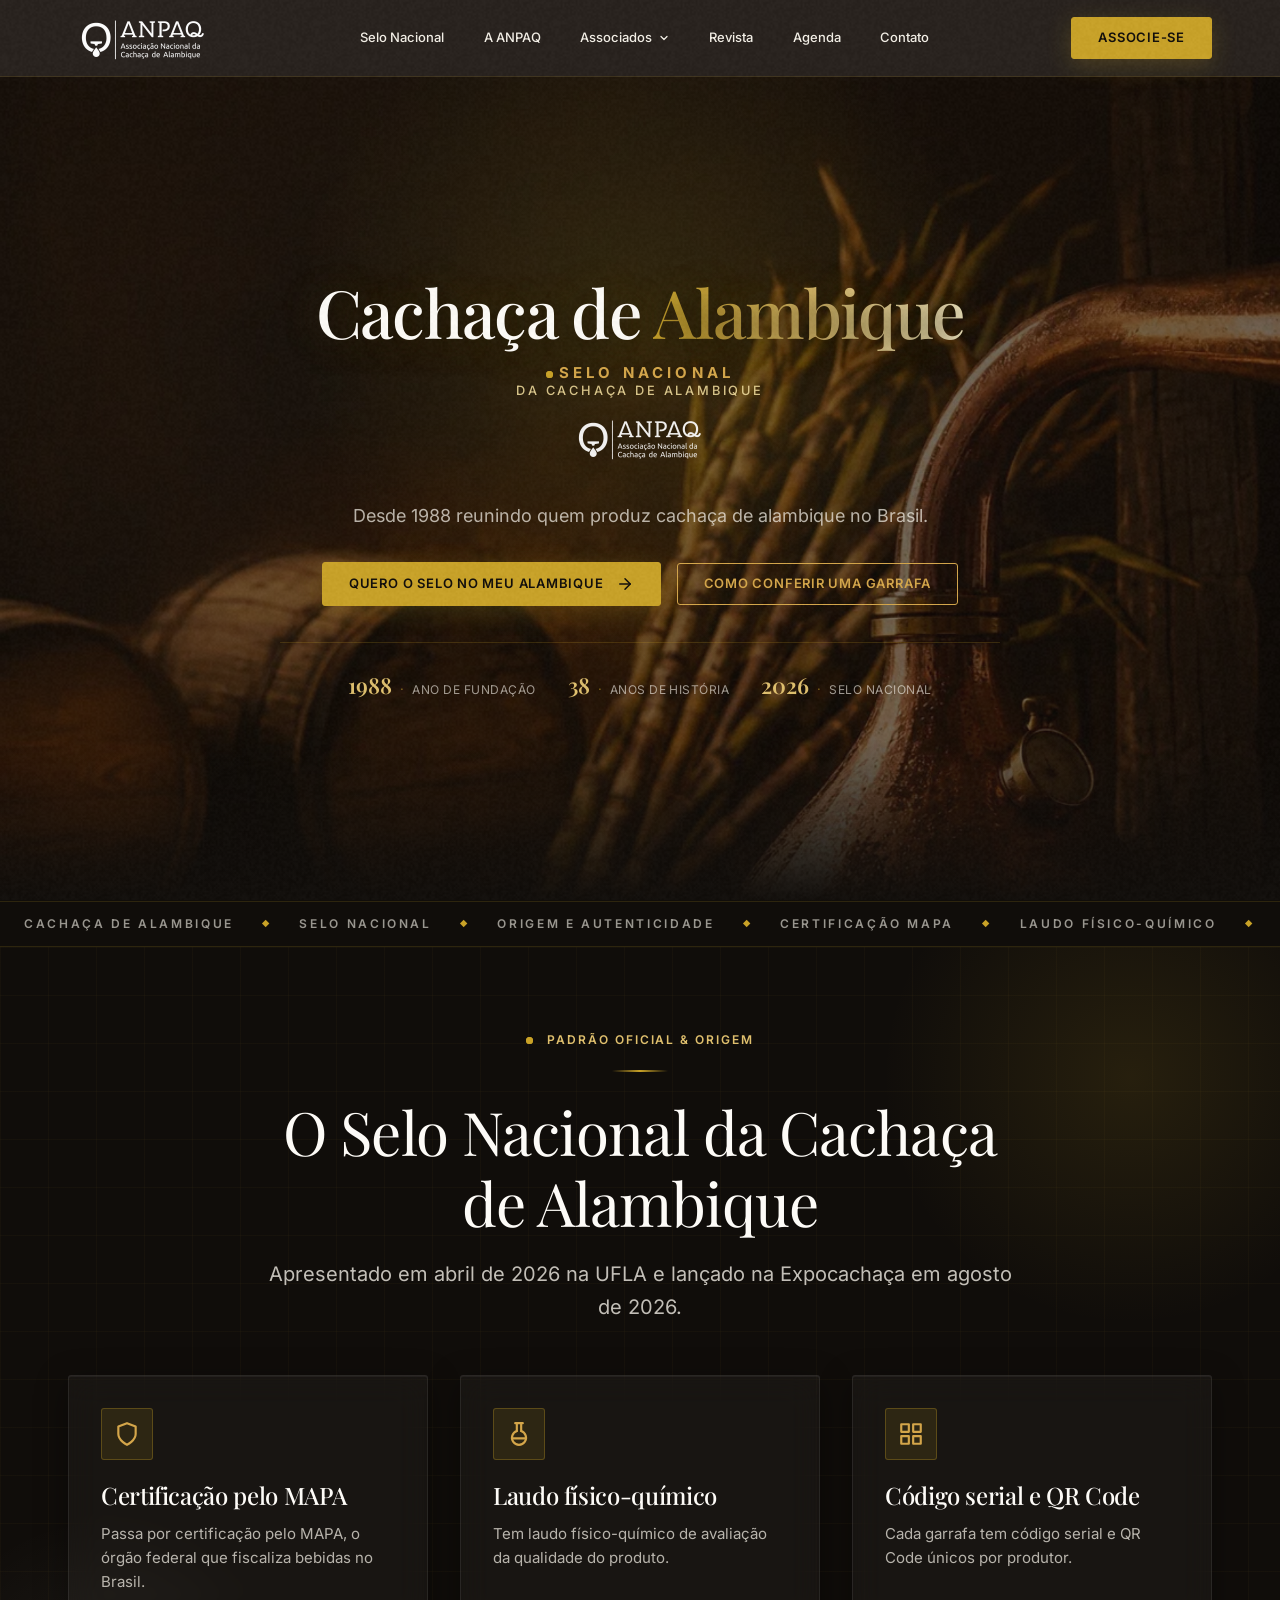
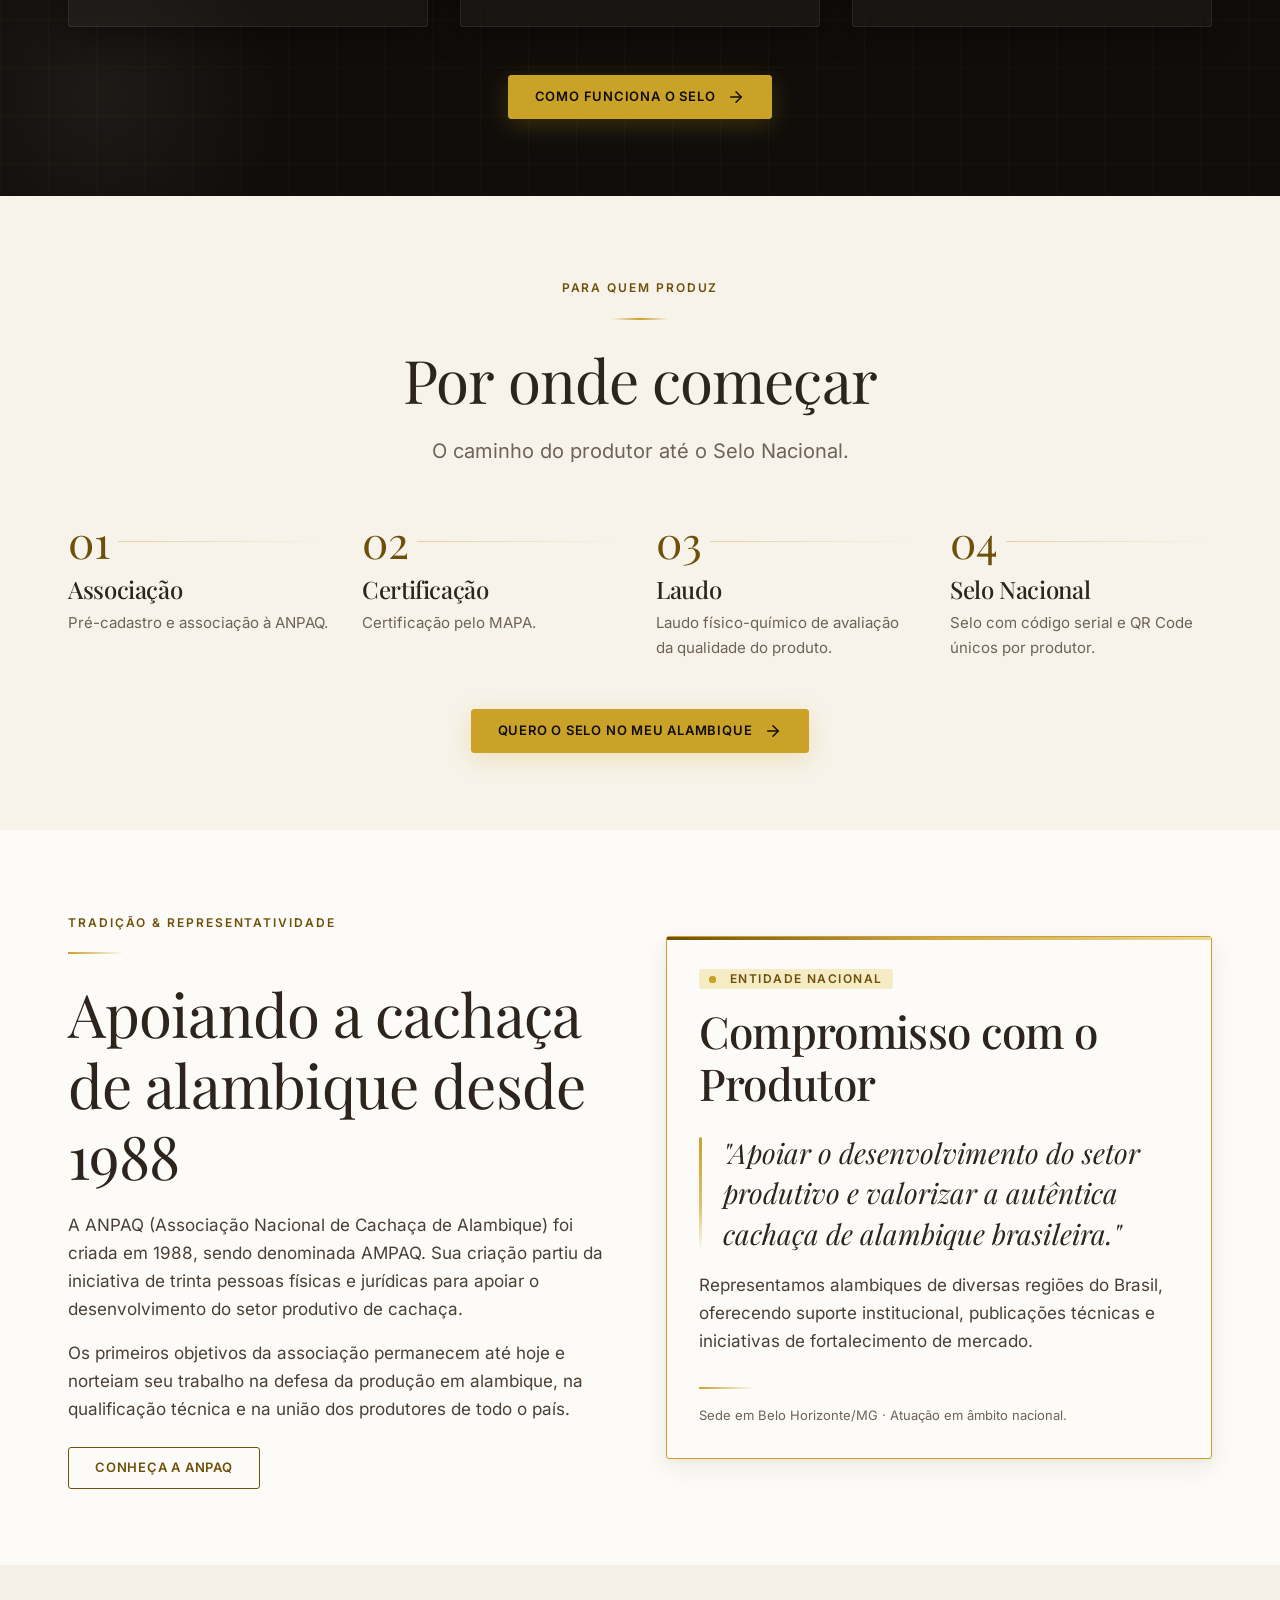
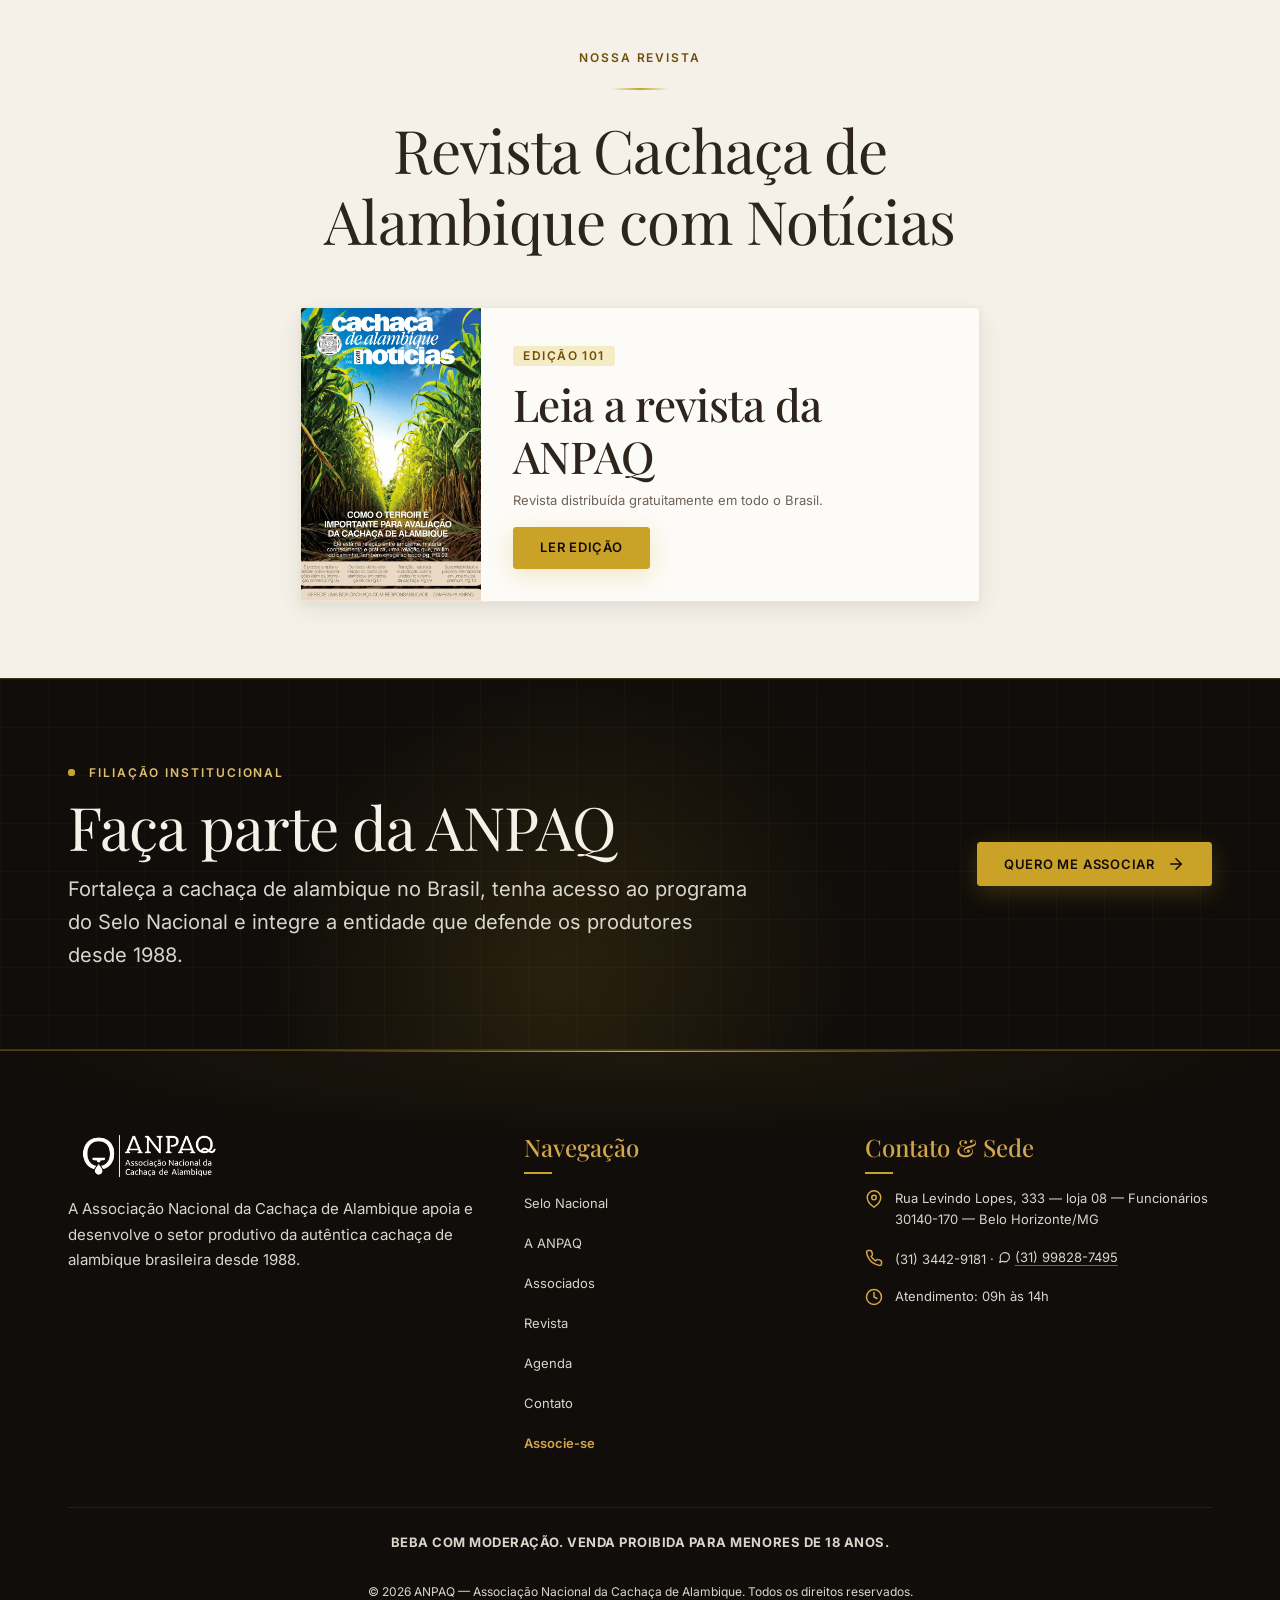
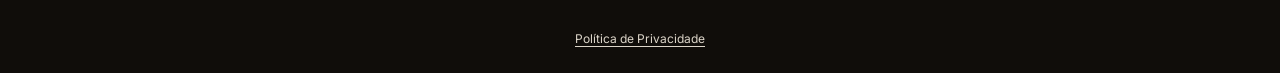
==== commit 70fcbb15: "feat(revista): publicar edições 99, 100 e 101" ====
--- a/index.html
+++ b/index.html
@@ -399,21 +399,18 @@
         <div class="reveal" style="max-width: 680px; margin: 0 auto;">
           <div class="pub-card" style="margin: 0 auto;">
             <div class="pub-cover-wrap">
-              <picture>
-                <source srcset="/assets/img/revista-capa-95.webp" type="image/webp">
-                <img src="/assets/img/revista-capa-95.jpg" alt="Capa da Revista Cachaça de Alambique com Notícias - Edição 95" class="pub-cover" loading="lazy" width="180" height="254">
-              </picture>
+              <img src="/assets/img/revista-capa-101.webp" alt="Capa da Edição 101 da Revista da ANPAQ" class="pub-cover" loading="lazy" width="180" height="254">
             </div>
             <div class="pub-body">
               <div>
-                <span class="badge badge-gold" style="margin-bottom: var(--sp-3);">Edição 95</span>
+                <span class="badge badge-gold" style="margin-bottom: var(--sp-3);">Edição 101</span>
                 <h3 style="margin-bottom: var(--sp-2);">Leia a revista da ANPAQ</h3>
                 <p style="font-size: var(--text-sm); color: var(--anpaq-text-muted);">
                   Revista distribuída gratuitamente em todo o Brasil.
                 </p>
               </div>
               <div style="margin-top: var(--sp-4);">
-                <a href="/revista/" class="btn btn-ghost">Conhecer a Revista →</a>
+                <a href="/assets/revistas/revista-anpaq-101.pdf" target="_blank" rel="noopener" class="btn btn-primary">Ler edição</a>
               </div>
             </div>
           </div>
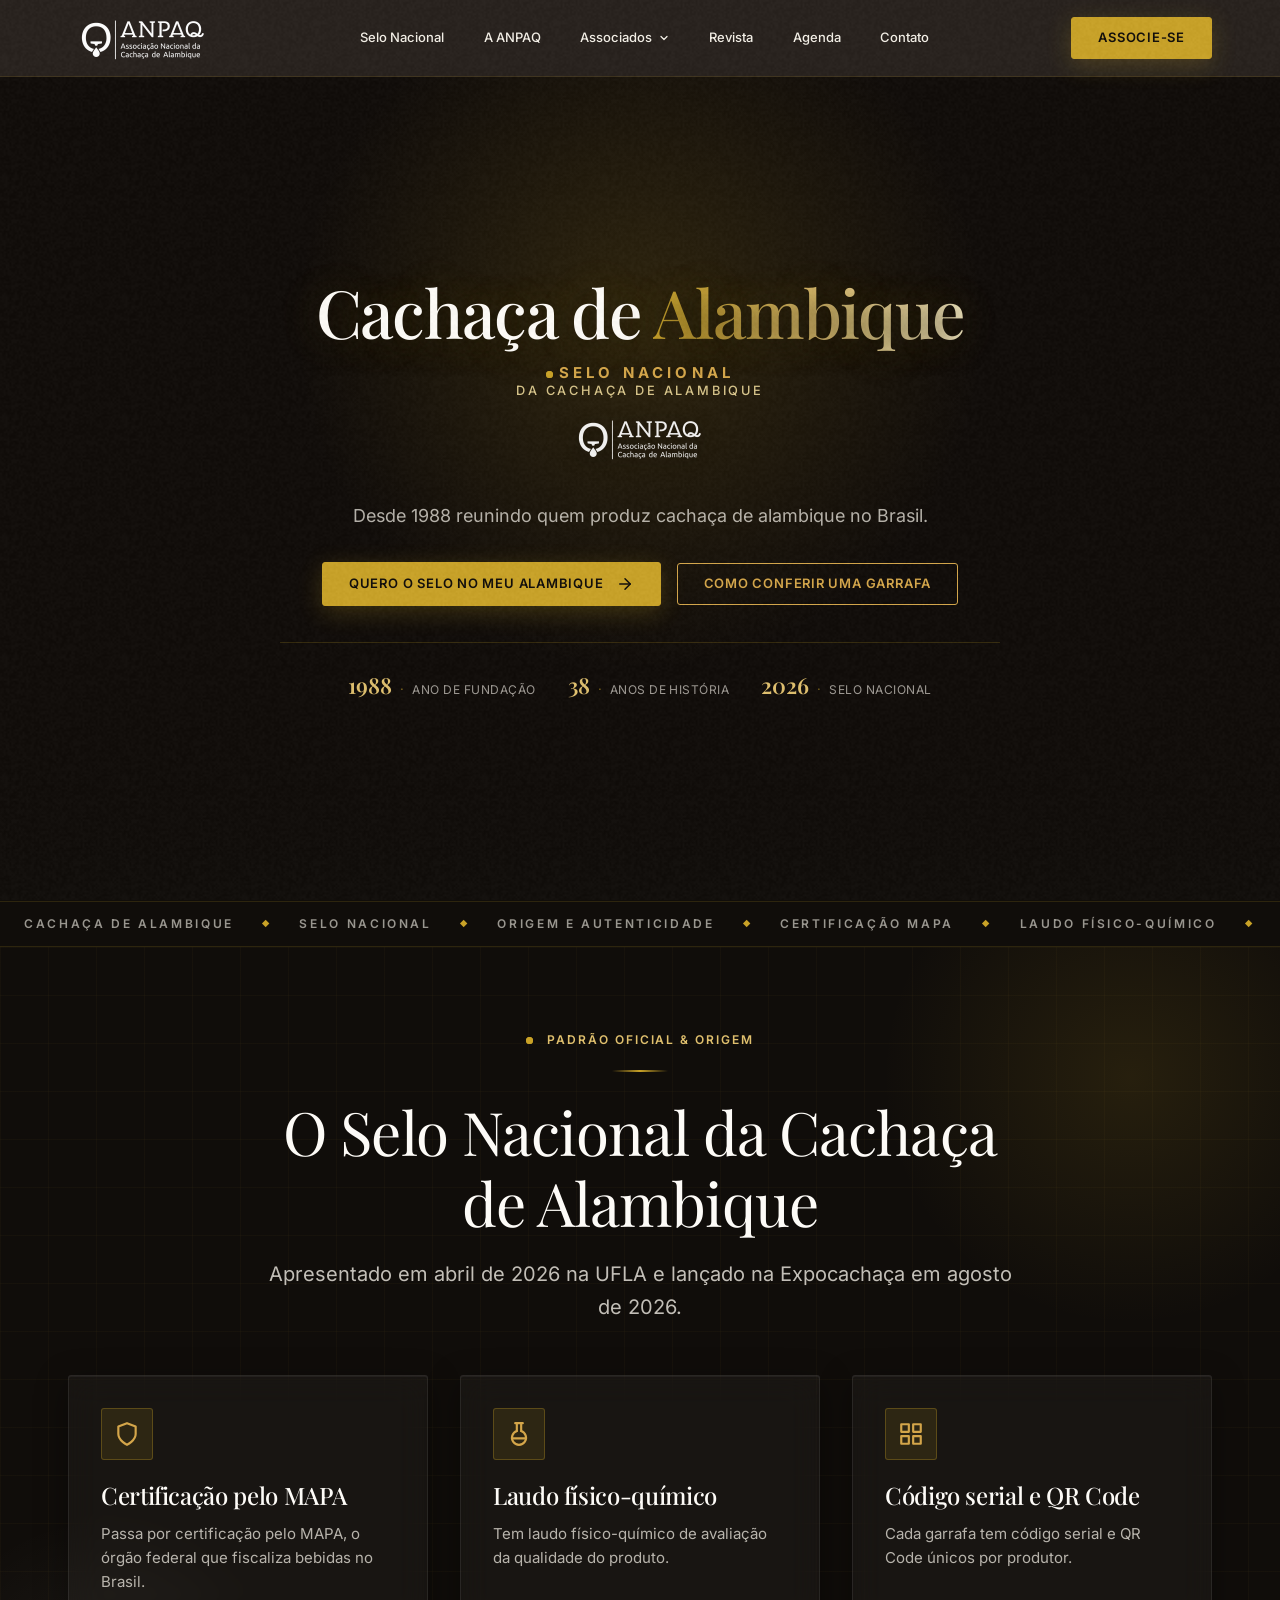
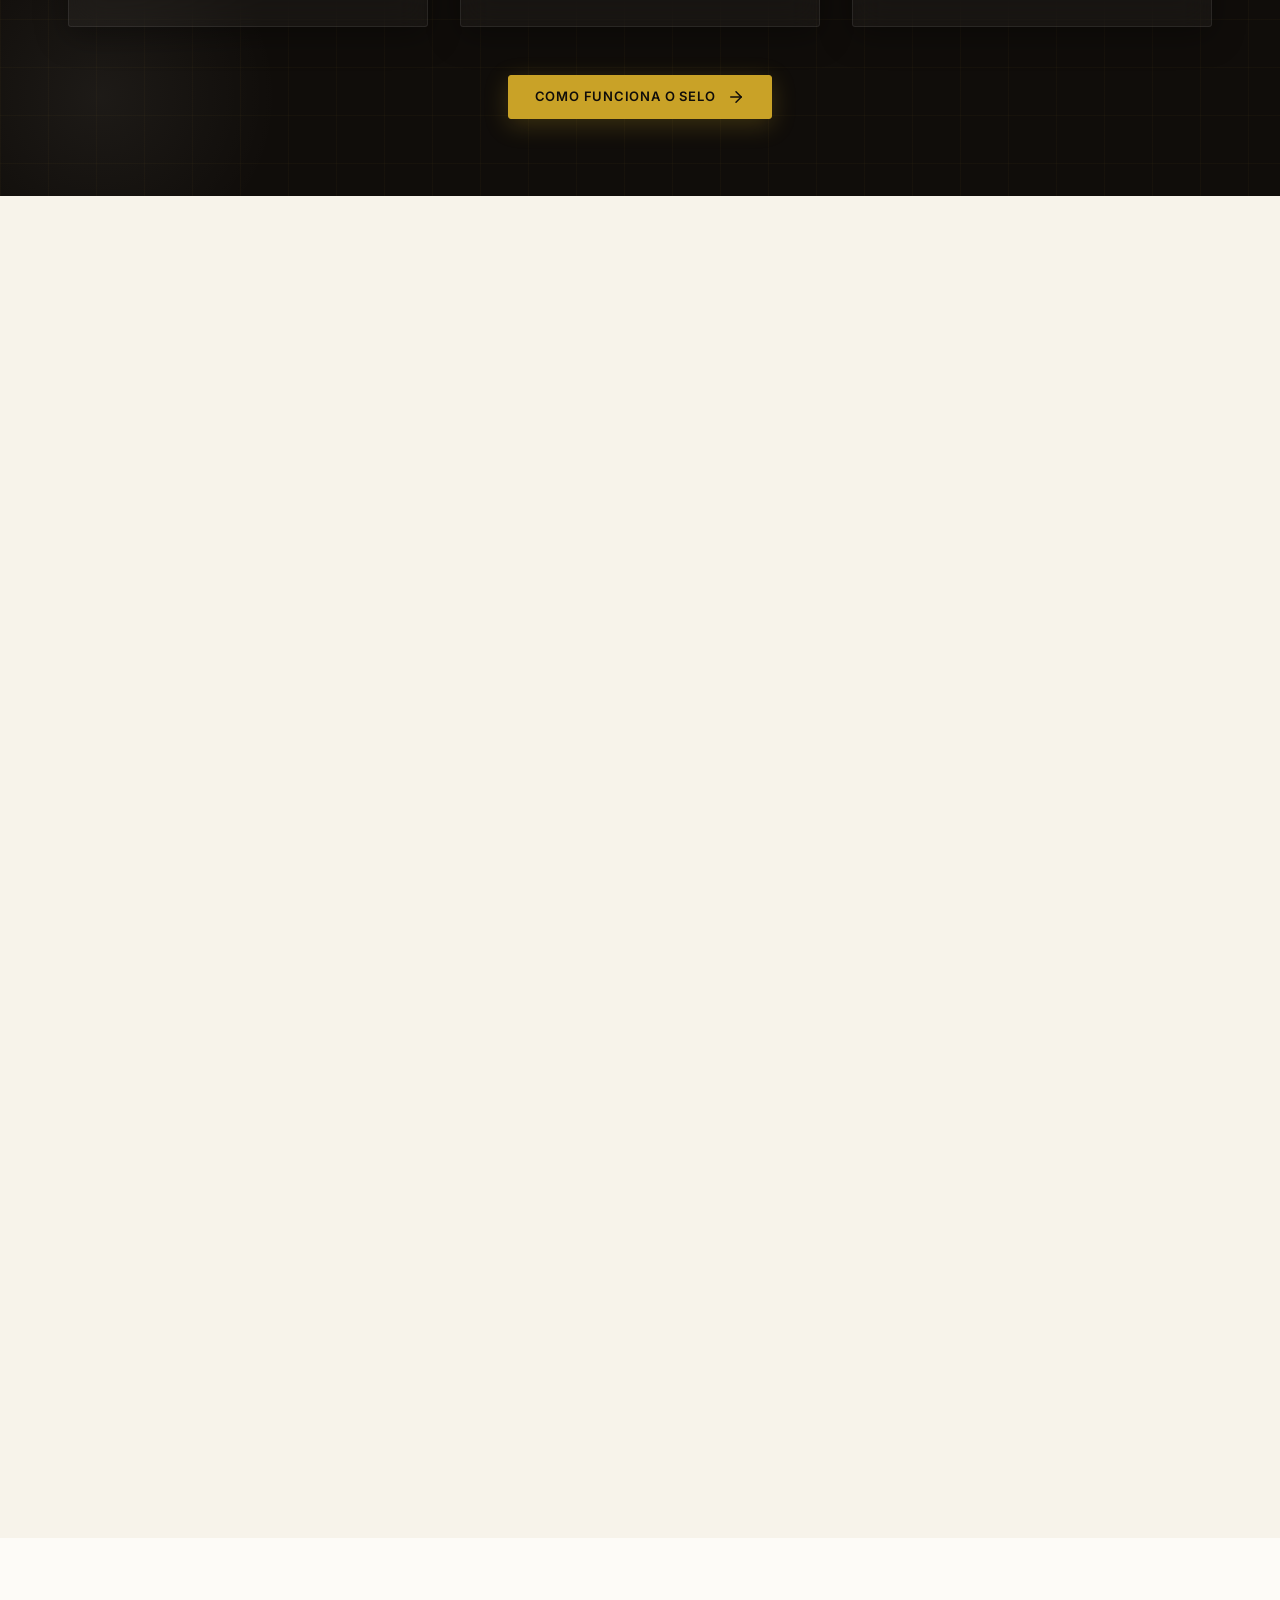
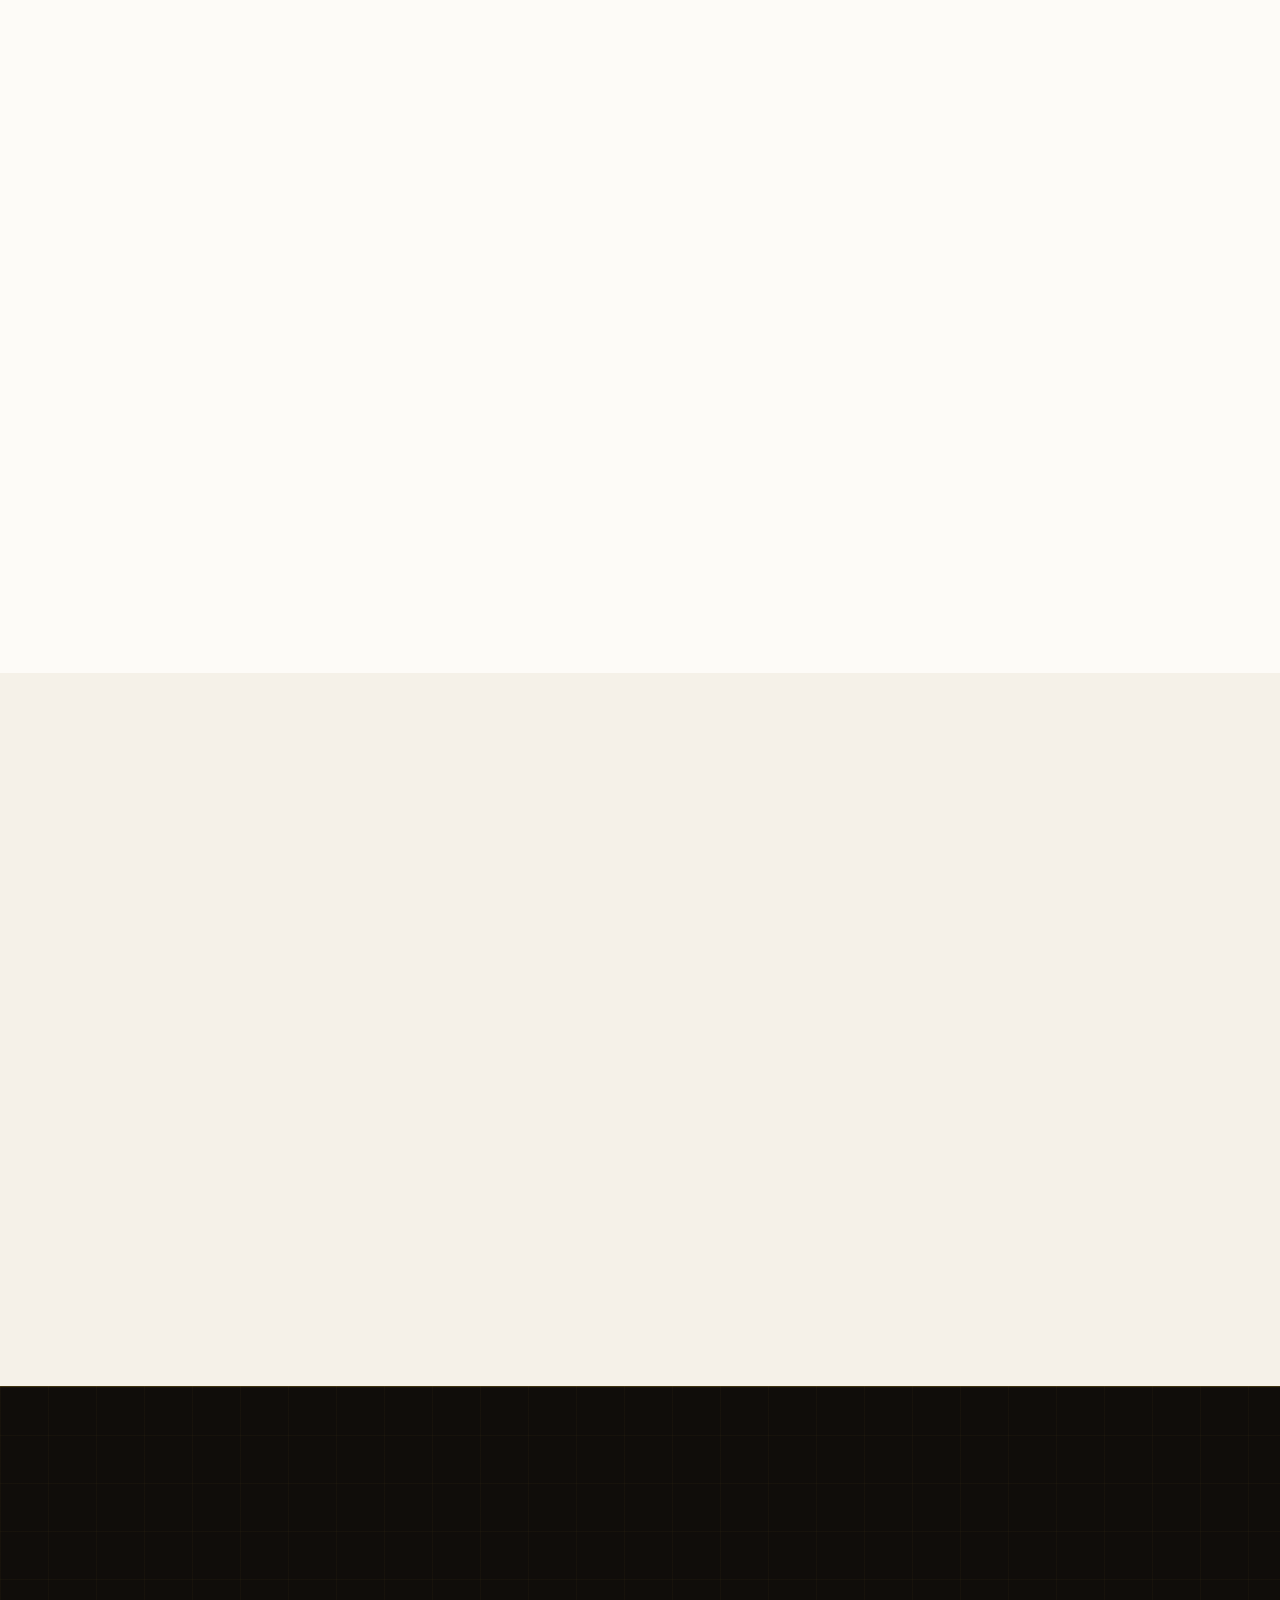
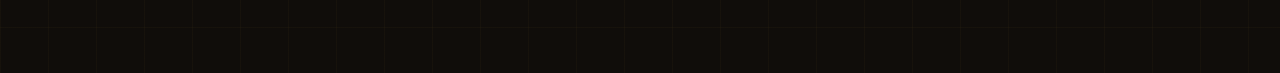
==== commit d3205a2b: "fix: correcoes de acessibilidade, bugs e otimizacao de performance" ====
--- a/index.html
+++ b/index.html
@@ -63,7 +63,7 @@
   <link rel="preload" href="/assets/fonts/playfair-display-variable-latin.woff2" as="font" type="font/woff2" crossorigin>
   <link rel="preload" href="/assets/img/bg-alambique-m.webp" as="image" type="image/webp" media="(max-width: 640px)" fetchpriority="high">
   <link rel="preload" href="/assets/img/bg-alambique.webp" as="image" type="image/webp" media="(min-width: 641px)" fetchpriority="high">
-<link rel="stylesheet" href="/assets/site.css?v=20261113a"/>
+<link rel="stylesheet" href="/assets/site.css?v=20261113b"/>
 </head>
 <body>
 
@@ -74,7 +74,7 @@
   <header class="site-header" id="site-header">
     <div class="container nav-container">
       <a href="/" class="nav-brand" aria-label="ANPAQ — Página inicial">
-        <img src="/assets/img/logo-anpaq.png" alt="ANPAQ — Associação Nacional da Cachaça de Alambique" class="nav-logo" width="160" height="48">
+        <img src="/assets/img/logo-anpaq.webp" alt="ANPAQ — Associação Nacional da Cachaça de Alambique" class="nav-logo" width="160" height="51" decoding="async">
       </a>
 
       <!-- Menu Desktop -->
@@ -120,7 +120,7 @@
   <div class="mobile-drawer" id="mobile-drawer" role="dialog" aria-modal="true" aria-label="Menu de navegação">
     <div class="mobile-drawer-header">
       <a href="/" class="nav-brand" aria-label="ANPAQ — Página inicial">
-        <img src="/assets/img/logo-anpaq.png" alt="ANPAQ" class="nav-logo" width="140" height="42">
+        <img src="/assets/img/logo-anpaq.webp" alt="ANPAQ" class="nav-logo" width="140" height="45" decoding="async" loading="lazy">
       </a>
       <button class="btn-ghost" id="drawer-close" aria-label="Fechar menu" style="color:var(--anpaq-gold-400);font-size:1.5rem;padding:0.5rem;cursor:pointer;">
         ✕
@@ -175,7 +175,7 @@
 
         <!-- 3. Logo Oficial ANPAQ -->
         <div class="hero-logo-wrap">
-          <img src="/assets/img/logo-anpaq.webp" alt="ANPAQ — Associação Nacional da Cachaça de Alambique" class="hero-logo" width="180" height="54">
+          <img src="/assets/img/logo-anpaq.webp" alt="ANPAQ — Associação Nacional da Cachaça de Alambique" class="hero-logo" width="180" height="58" decoding="async">
         </div>
 
         <!-- 4. Subtítulo Curto -->
@@ -399,7 +399,7 @@
         <div class="reveal" style="max-width: 680px; margin: 0 auto;">
           <div class="pub-card" style="margin: 0 auto;">
             <div class="pub-cover-wrap">
-              <img src="/assets/img/revista-capa-101.webp" alt="Capa da Edição 101 da Revista da ANPAQ" class="pub-cover" loading="lazy" width="180" height="254">
+              <img src="/assets/img/revista-capa-101.webp" alt="Capa da Edição 101 da Revista da ANPAQ" class="pub-cover" loading="lazy" width="180" height="254" decoding="async">
             </div>
             <div class="pub-body">
               <div>
@@ -453,7 +453,7 @@
         <!-- Coluna 1: Marca & Frase -->
         <div class="footer-col-brand">
           <a href="/" aria-label="ANPAQ — Início">
-            <img src="/assets/img/logo-anpaq.webp" alt="ANPAQ Logo" class="footer-logo" width="160" height="48" loading="lazy">
+            <img src="/assets/img/logo-anpaq.webp" alt="ANPAQ Logo" class="footer-logo" width="160" height="51" loading="lazy" decoding="async">
           </a>
           <p class="footer-brand-desc">
             A Associação Nacional da Cachaça de Alambique apoia e desenvolve o setor produtivo da autêntica cachaça de alambique brasileira desde 1988.
@@ -509,6 +509,6 @@
   
 
   <script src="/assets/config.js?v=20261107a" defer></script>
-  <script src="/assets/site.js?v=20261107a" defer></script>
+  <script src="/assets/site.js?v=20261113b" defer></script>
 </body>
 </html>
--- a/assets/site.css
+++ b/assets/site.css
@@ -1501,7 +1501,7 @@
   color: var(--anpaq-gold-300);
   outline: 2px solid var(--anpaq-gold-400);
   outline-offset: 2px;
-  border-radius: var(--radius-xs);
+  border-radius: var(--radius-sm);
 }
 
 .footer-contact-item .footer-whatsapp-link svg {
@@ -1601,13 +1601,8 @@
   flex-direction: column;
   justify-content: center;
   align-items: center;
-  padding: clamp(var(--sp-4), 3vh, var(--sp-8)) var(--container-pad);
+  padding: clamp(var(--sp-4), 3vh, var(--sp-8)) var(--container-px);
   background-color: var(--anpaq-dark-950);
-  background-image: url('/assets/img/bg-alambique.jpg');
-  background-image: url('/assets/img/bg-alambique.webp');
-  background-size: cover;
-  background-position: center;
-  background-repeat: no-repeat;
   overflow: hidden;
   color: var(--anpaq-text-light);
   box-sizing: border-box;
@@ -2021,7 +2016,7 @@
   .page-hero:not(.page-hero--compact):not(.page-hero--sm) {
     min-height: clamp(420px, 70vh, 640px);
     min-height: clamp(420px, 70svh, 640px);
-    padding: clamp(var(--sp-4), 4vh, var(--sp-8)) max(16px, var(--container-pad));
+    padding: clamp(var(--sp-4), 4vh, var(--sp-8)) max(16px, var(--container-px));
     justify-content: center;
   }
 
@@ -2057,7 +2052,7 @@
   .page-hero:not(.page-hero--compact):not(.page-hero--sm) {
     min-height: clamp(420px, 70vh, 640px);
     min-height: clamp(420px, 70svh, 640px);
-    padding: var(--sp-4) max(16px, var(--container-pad));
+    padding: var(--sp-4) max(16px, var(--container-px));
     justify-content: center;
   }
 
@@ -2139,13 +2134,8 @@
   flex-direction: column;
   justify-content: center;
   align-items: center;
-  padding: clamp(var(--sp-4), 4vh, var(--sp-10)) var(--container-pad);
+  padding: clamp(var(--sp-4), 4vh, var(--sp-10)) var(--container-px);
   background-color: var(--anpaq-dark-950);
-  background-image: url('/assets/img/bg-alambique.jpg');
-  background-image: url('/assets/img/bg-alambique.webp');
-  background-size: cover;
-  background-position: center;
-  background-repeat: no-repeat;
   color: var(--anpaq-text-light);
   overflow: hidden;
   text-align: center;
@@ -3987,7 +3977,7 @@
 }
 
 .selo-how-info p {
-  font-family: var(--font-sans);
+  font-family: var(--font-body);
   font-size: 0.9375rem;
   line-height: 1.55;
   color: var(--anpaq-text-light-muted);
@@ -4062,9 +4052,17 @@
   outline-offset: 3px;
 }
 
-#publicacoes .pub-card:hover .btn {
+#publicacoes .pub-card:hover .btn-ghost {
   color: var(--anpaq-gold-600);
   background-color: rgba(201, 162, 39, 0.12);
+}
+
+#publicacoes .pub-card:hover .btn-primary {
+  background-color: var(--anpaq-gold-400);
+  border-color: var(--anpaq-gold-400);
+  color: var(--anpaq-dark-950);
+  transform: translateY(-2px);
+  box-shadow: 0 8px 28px rgba(201, 162, 39, 0.32);
 }
 
 /* ─── CORREÇÃO DE CONTRASTE EM FUNDOS ESCUROS (.cta-band, .mobile-drawer, .site-footer, .section--dark & .on-dark) ─── */
@@ -4191,8 +4189,8 @@
   .page-hero:not(.page-hero--compact):not(.page-hero--sm) {
     min-height: clamp(420px, 70vh, 640px) !important;
     min-height: clamp(420px, 70svh, 640px) !important;
-    padding-left: max(16px, var(--container-pad));
-    padding-right: max(16px, var(--container-pad));
+    padding-left: max(16px, var(--container-px));
+    padding-right: max(16px, var(--container-px));
   }
 }
 
@@ -4238,8 +4236,8 @@
     min-height: clamp(220px, 32svh, 320px) !important;
     padding-top: var(--sp-4) !important;
     padding-bottom: var(--sp-4) !important;
-    padding-left: max(16px, var(--container-pad));
-    padding-right: max(16px, var(--container-pad));
+    padding-left: max(16px, var(--container-px));
+    padding-right: max(16px, var(--container-px));
   }
 
   .page-hero--compact h1,
@@ -4290,8 +4288,8 @@
   .page-hero--sm {
     min-height: clamp(280px, 45vh, 440px) !important;
     min-height: clamp(280px, 45svh, 440px) !important;
-    padding-left: max(16px, var(--container-pad));
-    padding-right: max(16px, var(--container-pad));
+    padding-left: max(16px, var(--container-px));
+    padding-right: max(16px, var(--container-px));
   }
 }
 
@@ -4826,4 +4824,17 @@
     font-size: 0.65em;
     opacity: 0.8;
   }
+}
+
+/* ─── OTIMIZAÇÃO DE RENDERIZAÇÃO ABAIXO DA DOBRA (LCP / TBT) ─── */
+@supports (content-visibility: auto) {
+  main > section:nth-of-type(n + 2) {
+    content-visibility: auto;
+    contain-intrinsic-size: auto 520px;
+  }
+
+  .site-footer {
+    content-visibility: auto;
+    contain-intrinsic-size: auto 380px;
+  }
 }
